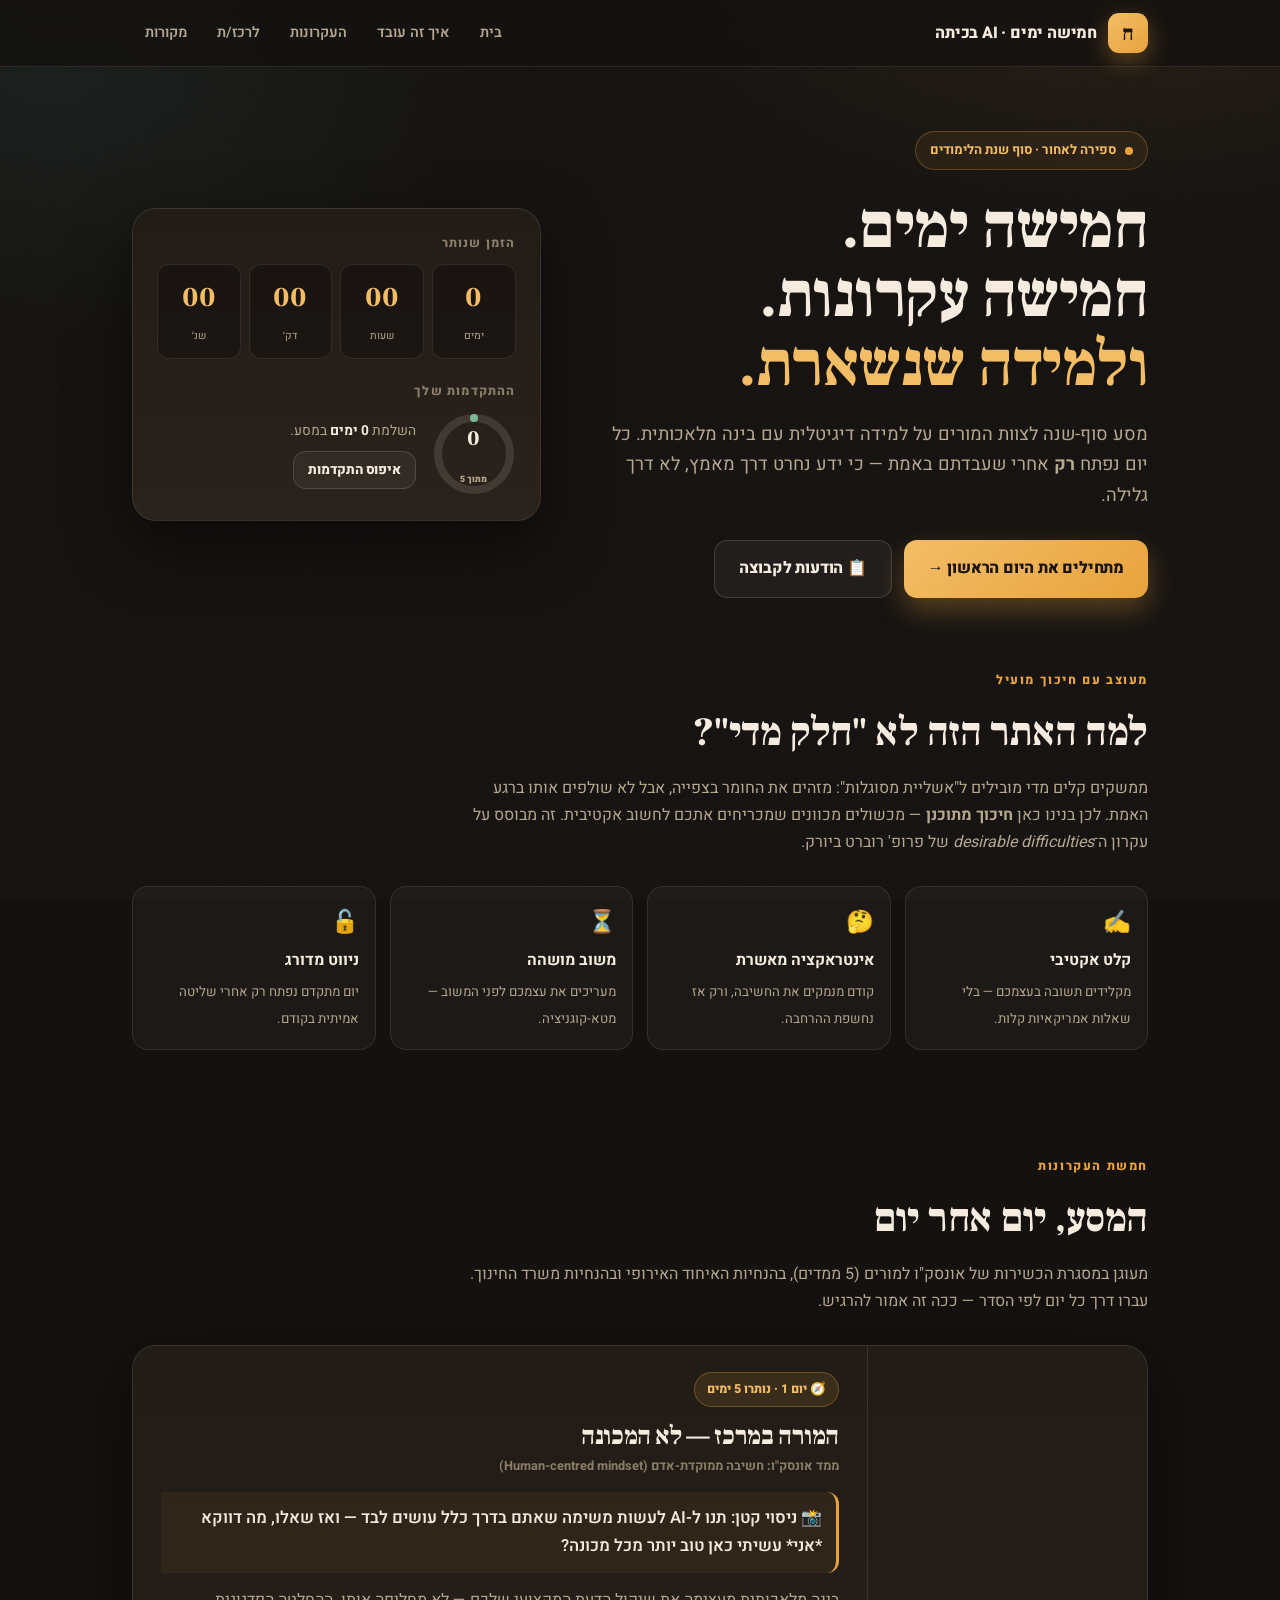
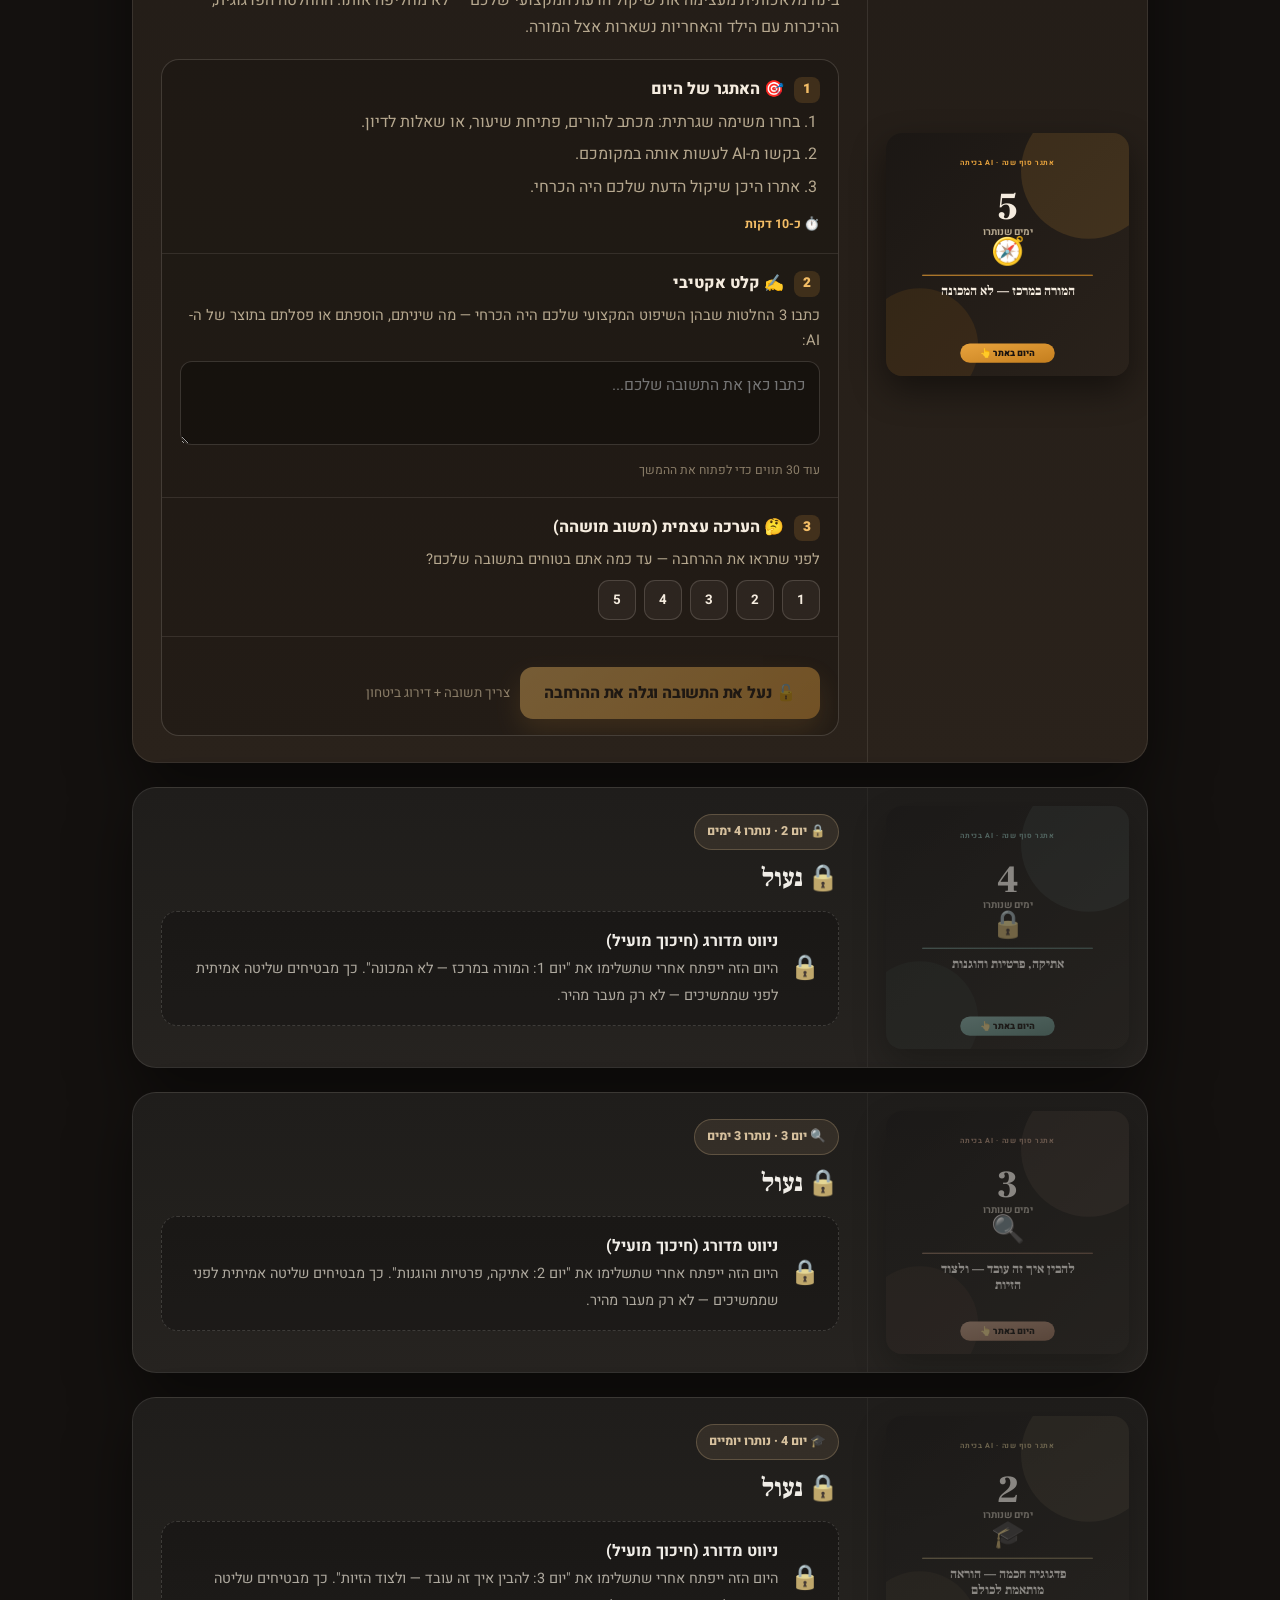
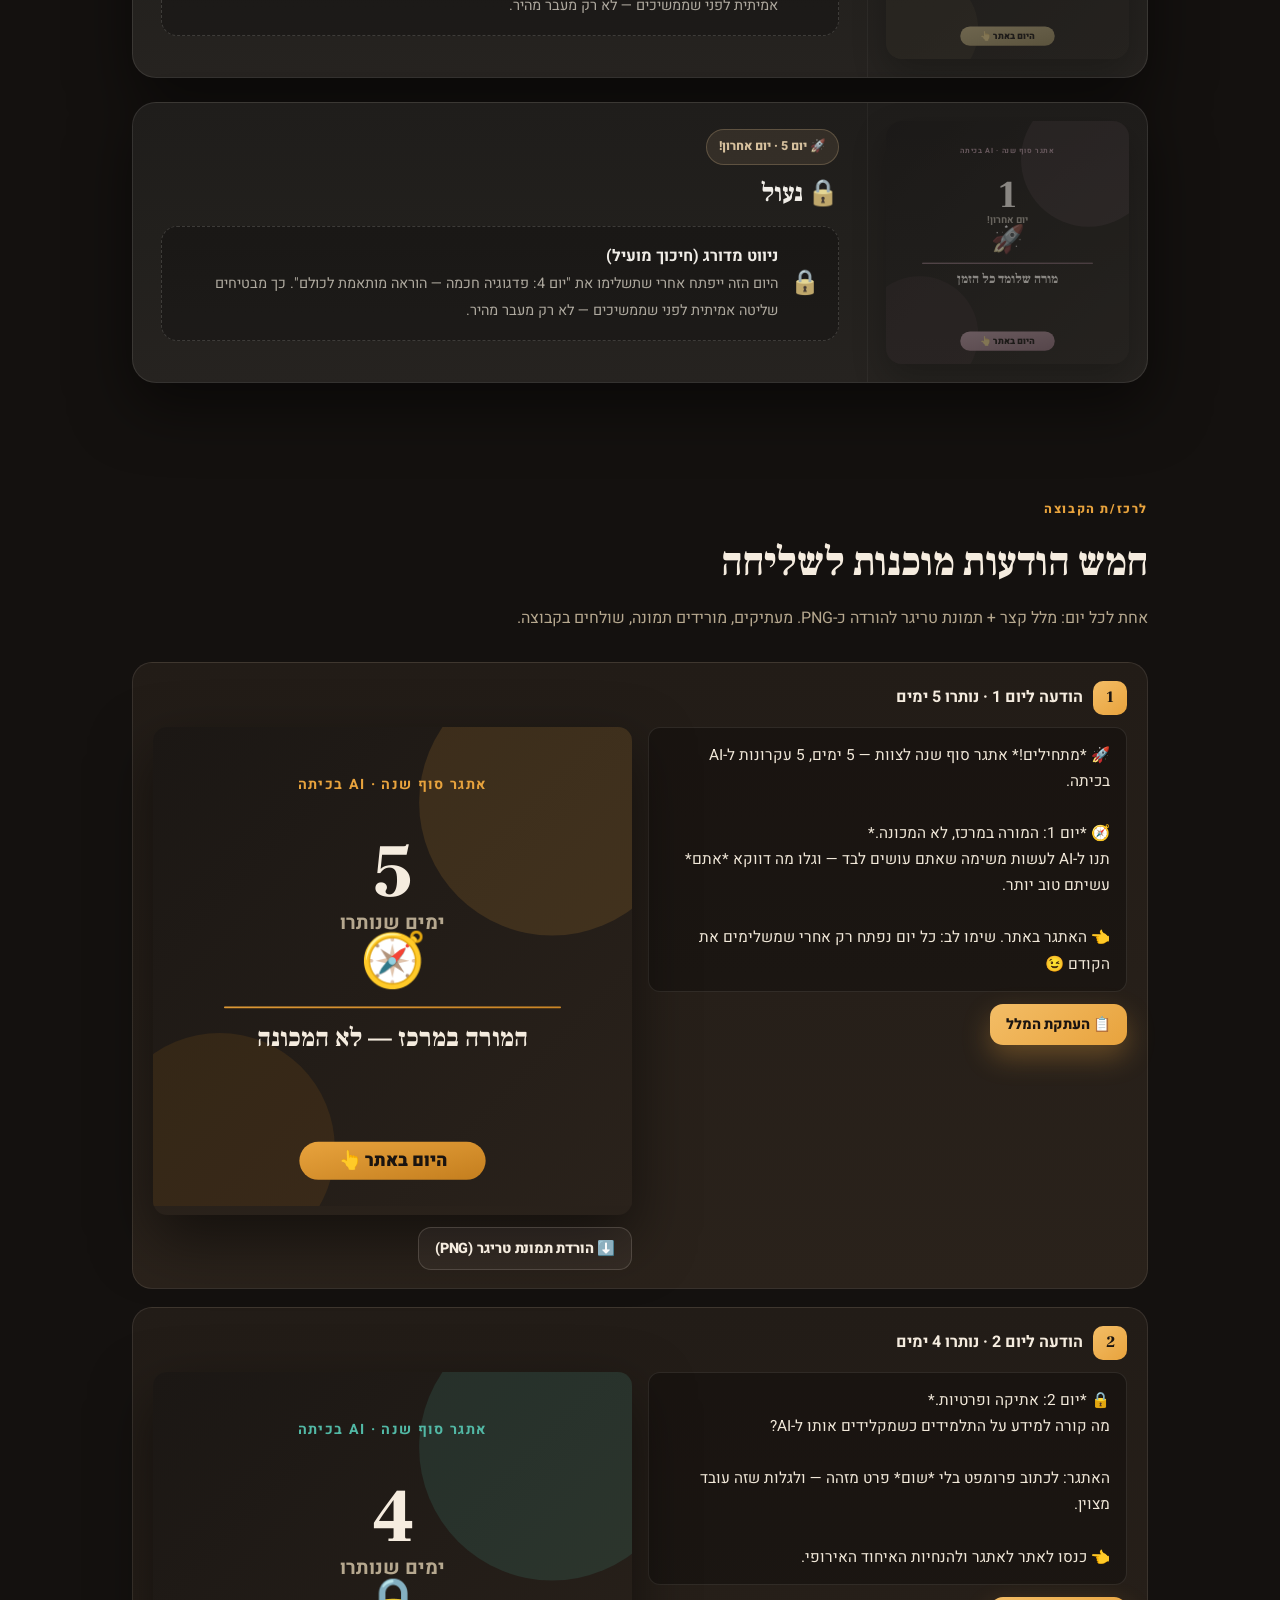
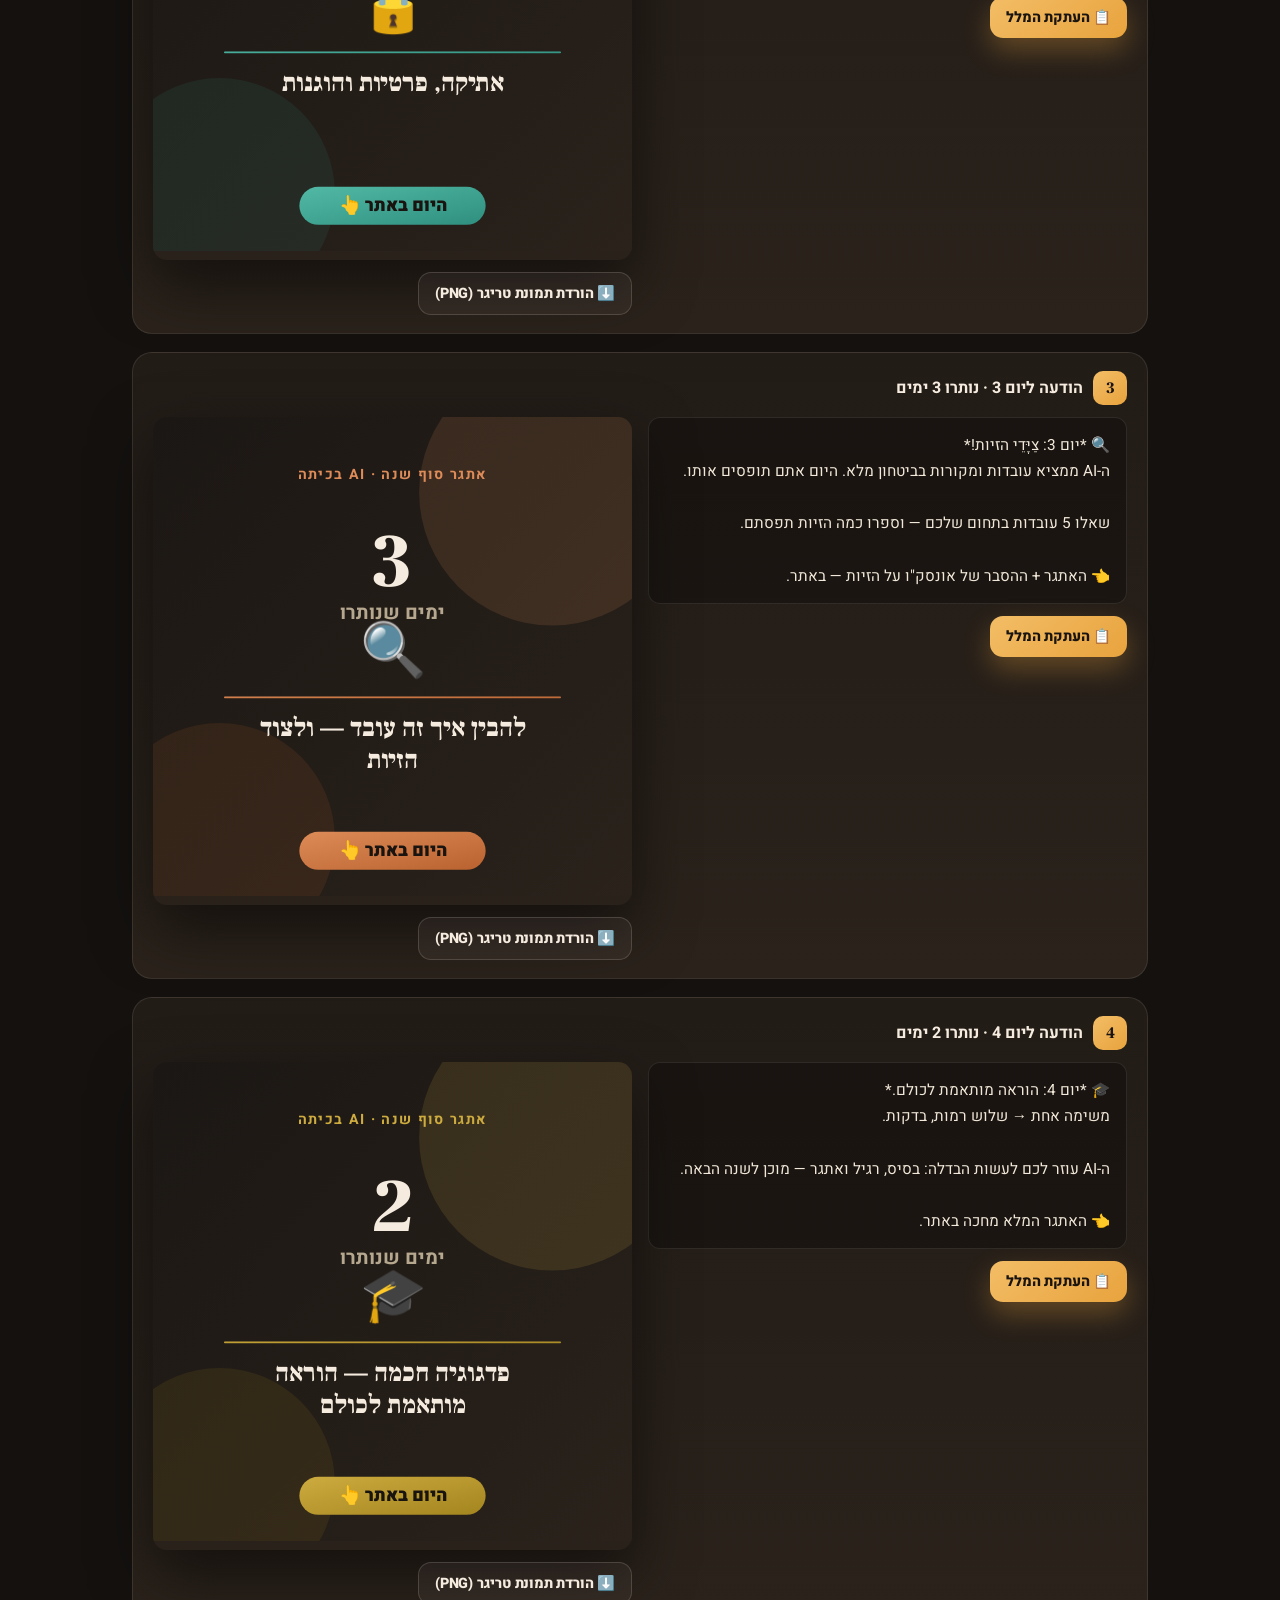
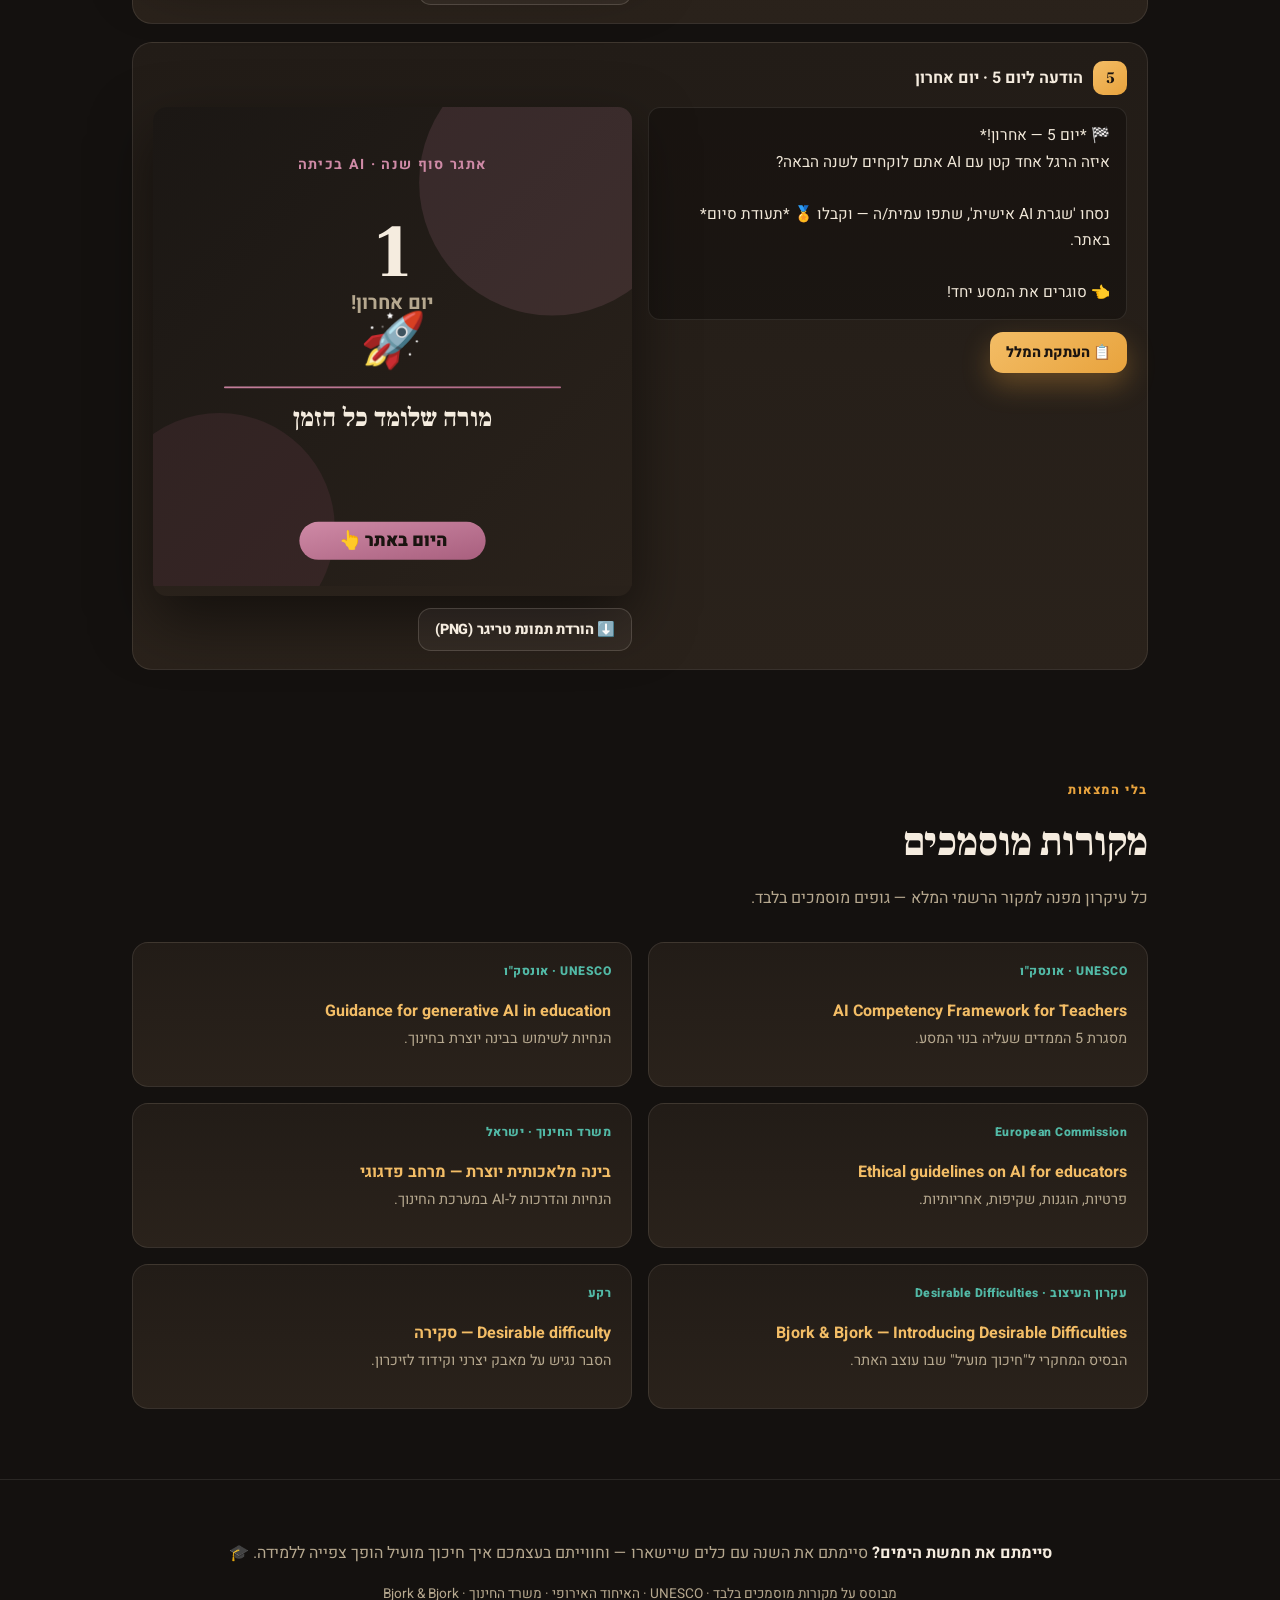
==== index.html @ bbe91e3a "Add interactive AI-in-education 5-day challenge site" ====
<!DOCTYPE html>
<html lang="he" dir="rtl">
<head>
<meta charset="UTF-8" />
<meta name="viewport" content="width=device-width, initial-scale=1.0" />
<title>חמישה ימים · מסע סוף שנה ל-AI בכיתה</title>
<meta name="description" content="אתגר סוף שנה לצוות המורים: 5 ימים, 5 עקרונות ללמידה דיגיטלית עם בינה מלאכותית. אתר שמעוצב עם 'חיכוך מועיל' — כל יום נפתח רק אחרי שעובדים באמת." />
<link rel="preconnect" href="https://fonts.googleapis.com" />
<link rel="preconnect" href="https://fonts.gstatic.com" crossorigin />
<link href="https://fonts.googleapis.com/css2?family=Frank+Ruhl+Libre:wght@500;700;900&family=Heebo:wght@300;400;500;700;800&display=swap" rel="stylesheet" />
<style>
  :root{
    --bg:#14110f; --bg2:#1b1714; --card:#221c17; --card2:#2a221b;
    --ink:#f5ecdf; --muted:#b6a88f; --faint:#8a7d68;
    --line:rgba(245,236,223,.10); --line2:rgba(245,236,223,.16);
    --amber:#e8a33d; --amber2:#f3bd66; --teal:#52b9a6; --rose:#cf8aa6; --terra:#dd8b58; --gold:#cdab3f;
    --ok:#52b9a6; --lock:#6e6253;
    --shadow:0 24px 60px rgba(0,0,0,.5);
    --maxw:1060px; --r:20px;
  }
  *{box-sizing:border-box}
  html{scroll-behavior:smooth}
  body{
    margin:0; color:var(--ink); line-height:1.7;
    font-family:"Heebo",-apple-system,"Segoe UI",Arial,sans-serif;
    background:var(--bg);
    background-image:
      radial-gradient(900px 500px at 88% -8%, rgba(232,163,61,.10), transparent 60%),
      radial-gradient(800px 500px at 4% 8%, rgba(82,185,166,.08), transparent 55%);
    background-attachment:fixed; min-height:100vh;
  }
  /* subtle paper grain */
  body::before{content:"";position:fixed;inset:0;pointer-events:none;z-index:1;opacity:.04;
    background-image:url("data:image/svg+xml,%3Csvg xmlns='http://www.w3.org/2000/svg' width='160' height='160'%3E%3Cfilter id='n'%3E%3CfeTurbulence type='fractalNoise' baseFrequency='0.85' numOctaves='2'/%3E%3C/filter%3E%3Crect width='100%25' height='100%25' filter='url(%23n)'/%3E%3C/svg%3E");}
  body>*{position:relative;z-index:2}
  a{color:inherit}
  .wrap{max-width:var(--maxw);margin:0 auto;padding:0 22px}
  .serif{font-family:"Frank Ruhl Libre",Georgia,serif}

  /* NAV */
  header.nav{position:sticky;top:0;z-index:50;backdrop-filter:blur(12px);
    background:rgba(20,17,15,.74);border-bottom:1px solid var(--line)}
  .navin{display:flex;align-items:center;justify-content:space-between;gap:14px;padding:13px 22px;max-width:var(--maxw);margin:0 auto}
  .brand{display:flex;align-items:center;gap:11px;font-weight:800;letter-spacing:-.2px}
  .mark{width:40px;height:40px;border-radius:11px;display:grid;place-items:center;font-family:"Frank Ruhl Libre",serif;font-weight:900;font-size:1.3rem;
    color:#1a1611;background:linear-gradient(140deg,var(--amber2),var(--amber));box-shadow:0 8px 22px rgba(232,163,61,.35)}
  nav.links{display:flex;gap:4px;flex-wrap:wrap}
  nav.links a{font-size:.9rem;color:var(--muted);text-decoration:none;padding:8px 13px;border-radius:10px;font-weight:600;transition:.18s}
  nav.links a:hover{color:var(--ink);background:rgba(245,236,223,.06)}

  /* HERO */
  .hero{padding:64px 0 26px}
  .heroin{display:grid;grid-template-columns:1.25fr .9fr;gap:40px;align-items:center}
  @media(max-width:860px){.heroin{grid-template-columns:1fr;gap:26px}}
  .eyebrow{display:inline-flex;align-items:center;gap:9px;font-weight:700;font-size:.82rem;color:var(--amber2);
    background:rgba(232,163,61,.08);border:1px solid rgba(232,163,61,.28);padding:7px 14px;border-radius:999px;margin-bottom:20px}
  .pulse{width:8px;height:8px;border-radius:50%;background:var(--amber);box-shadow:0 0 0 0 rgba(232,163,61,.6);animation:pulse 2s infinite}
  @keyframes pulse{0%{box-shadow:0 0 0 0 rgba(232,163,61,.5)}70%{box-shadow:0 0 0 12px rgba(232,163,61,0)}100%{box-shadow:0 0 0 0 rgba(232,163,61,0)}}
  h1{font-family:"Frank Ruhl Libre",serif;font-weight:900;font-size:clamp(2.3rem,6vw,4rem);line-height:1.08;margin:.05em 0 .3em;letter-spacing:-.5px}
  h1 em{font-style:normal;color:var(--amber2)}
  .lead{color:var(--muted);font-size:1.14rem;max-width:560px;margin:0 0 28px}
  .ctarow{display:flex;gap:12px;flex-wrap:wrap}
  .btn{appearance:none;border:0;cursor:pointer;font-family:inherit;font-weight:800;font-size:1rem;text-decoration:none;
    padding:14px 24px;border-radius:13px;display:inline-flex;align-items:center;gap:9px;transition:.18s;letter-spacing:-.2px}
  .btn.primary{background:linear-gradient(140deg,var(--amber2),var(--amber));color:#1a1410;box-shadow:0 12px 28px rgba(232,163,61,.32)}
  .btn.primary:hover{transform:translateY(-2px)}
  .btn.ghost{background:rgba(245,236,223,.05);border:1px solid var(--line2);color:var(--ink)}
  .btn.ghost:hover{background:rgba(245,236,223,.1)}
  .btn[disabled]{opacity:.4;cursor:not-allowed;transform:none!important}

  .herocard{background:linear-gradient(180deg,var(--card),var(--card2));border:1px solid var(--line);border-radius:24px;padding:24px;box-shadow:var(--shadow)}
  .herocard h3{margin:0 0 4px;font-size:.78rem;letter-spacing:1.2px;text-transform:uppercase;color:var(--faint);font-weight:800}
  .clock{display:flex;gap:8px;margin:10px 0 22px}
  .unit{flex:1;background:rgba(0,0,0,.28);border:1px solid var(--line);border-radius:12px;padding:10px 6px;text-align:center}
  .unit b{display:block;font-family:"Frank Ruhl Libre",serif;font-size:1.7rem;font-weight:900;font-variant-numeric:tabular-nums;color:var(--amber2)}
  .unit span{font-size:.66rem;color:var(--muted)}
  .ring-wrap{display:flex;align-items:center;gap:16px}
  .ring{position:relative;width:84px;height:84px;flex:none}
  .ring svg{transform:rotate(-90deg)}
  .ring .pct{position:absolute;inset:0;display:grid;place-items:center;font-family:"Frank Ruhl Libre",serif;font-weight:900;font-size:1.3rem}
  .ring .pct small{display:block;text-align:center;font-size:.55rem;color:var(--muted);font-family:"Heebo"}
  .rpline{font-size:.86rem;color:var(--muted)}
  .rpline b{color:var(--ink)}

  section{padding:46px 0}
  .sechead{margin-bottom:30px;max-width:680px}
  .sechead h2{font-family:"Frank Ruhl Libre",serif;font-size:clamp(1.7rem,4vw,2.5rem);margin:0 0 8px;font-weight:900;letter-spacing:-.4px}
  .sechead p{color:var(--muted);margin:0}
  .kicker{font-size:.78rem;letter-spacing:1.6px;text-transform:uppercase;color:var(--amber);font-weight:800;margin-bottom:8px}

  /* HOW IT WORKS / friction strip */
  .how{display:grid;grid-template-columns:repeat(4,1fr);gap:14px;margin-bottom:14px}
  @media(max-width:760px){.how{grid-template-columns:1fr 1fr}}
  .howcard{background:rgba(245,236,223,.035);border:1px solid var(--line);border-radius:16px;padding:16px 16px}
  .howcard .ic{font-size:1.4rem}
  .howcard b{display:block;margin:6px 0 4px;font-size:.98rem}
  .howcard span{font-size:.83rem;color:var(--muted)}

  /* DAY CARD */
  .day{background:linear-gradient(180deg,var(--card),var(--card2));border:1px solid var(--line);
    border-radius:24px;box-shadow:var(--shadow);overflow:hidden;margin-bottom:24px;position:relative;transition:.25s}
  .day.done{border-color:rgba(82,185,166,.5)}
  .day.locked{filter:saturate(.4)}
  .daygrid{display:grid;grid-template-columns:280px 1fr}
  @media(max-width:780px){.daygrid{grid-template-columns:1fr}}
  .dayvisual{position:relative;display:grid;place-items:center;padding:18px;border-left:1px solid var(--line)}
  @media(max-width:780px){.dayvisual{border-left:0;border-bottom:1px solid var(--line)}}
  .dayvisual svg{width:100%;height:auto;border-radius:16px;box-shadow:0 14px 34px rgba(0,0,0,.45)}
  .daybody{padding:26px 28px}
  .dchip{display:inline-flex;align-items:center;gap:8px;font-weight:800;font-size:.78rem;padding:6px 12px;border-radius:999px;
    background:rgba(232,163,61,.12);border:1px solid rgba(232,163,61,.3);color:var(--amber2);margin-bottom:12px}
  .day h3{font-family:"Frank Ruhl Libre",serif;font-size:1.6rem;margin:.1em 0 .15em;font-weight:900;letter-spacing:-.4px;line-height:1.2}
  .dim{font-size:.8rem;color:var(--faint);font-weight:700;margin-bottom:4px}
  .trigger{color:#f2e9da;font-size:1.04rem;font-weight:600;border-right:3px solid var(--amber);background:rgba(232,163,61,.06);border-radius:0 12px 12px 0;padding:12px 14px;margin:14px 0}
  .principle{color:var(--muted);margin:0 0 4px}

  /* FRICTION FLOW */
  .flow{margin-top:18px;border:1px solid var(--line2);border-radius:18px;overflow:hidden;background:rgba(0,0,0,.16)}
  .step{padding:16px 18px;border-bottom:1px solid var(--line)}
  .step:last-child{border-bottom:0}
  .stepttl{display:flex;align-items:center;gap:10px;font-weight:800;margin-bottom:6px}
  .stepnum{width:26px;height:26px;border-radius:8px;display:grid;place-items:center;font-size:.85rem;background:rgba(232,163,61,.16);color:var(--amber2);font-weight:900;flex:none}
  .challenge-list{margin:6px 0 0;padding-right:20px;color:var(--muted)}
  .challenge-list li{margin:5px 0}
  .timepill{font-size:.78rem;color:var(--amber2);font-weight:700;margin-top:8px;display:inline-flex;gap:6px;align-items:center}
  textarea{width:100%;background:rgba(0,0,0,.3);border:1px solid var(--line2);border-radius:12px;color:var(--ink);
    font-family:inherit;font-size:.98rem;padding:12px 14px;resize:vertical;min-height:84px;margin-top:8px}
  textarea:focus{outline:none;border-color:var(--amber)}
  .charhint{font-size:.76rem;color:var(--faint);margin-top:6px}
  .charhint.ok{color:var(--ok)}
  .conf{display:flex;gap:8px;flex-wrap:wrap;margin-top:8px}
  .conf button{appearance:none;cursor:pointer;font-family:inherit;background:rgba(245,236,223,.05);border:1px solid var(--line2);
    color:var(--ink);border-radius:11px;padding:9px 14px;font-weight:700;transition:.15s}
  .conf button:hover{border-color:var(--amber)}
  .conf button.sel{background:linear-gradient(140deg,var(--amber2),var(--amber));color:#1a1410;border-color:transparent}
  .commitrow{margin-top:14px;display:flex;gap:10px;flex-wrap:wrap;align-items:center}
  .lockedhint{font-size:.83rem;color:var(--faint)}

  /* reveal (post-commit) */
  .reveal{margin-top:0;display:none}
  .day.done .reveal{display:block}
  .metanote{font-size:.86rem;color:var(--teal);background:rgba(82,185,166,.08);border:1px solid rgba(82,185,166,.25);border-radius:12px;padding:10px 14px;margin:14px 0}
  details.expand{border:1px solid var(--line2);border-radius:14px;overflow:hidden;background:rgba(0,0,0,.2);margin-bottom:12px}
  details.expand>summary{cursor:pointer;list-style:none;padding:13px 16px;font-weight:800;display:flex;align-items:center;gap:10px}
  details.expand>summary::-webkit-details-marker{display:none}
  details.expand>summary .arr{margin-inline-start:auto;color:var(--muted);transition:.2s}
  details.expand[open]>summary .arr{transform:rotate(180deg)}
  .expand .inner{padding:0 16px 16px;color:var(--muted)}
  .expand .inner p{margin:8px 0}
  .srcbtn{display:inline-flex;align-items:center;gap:8px;font-weight:800;font-size:.9rem;color:var(--ink);text-decoration:none;
    background:rgba(82,185,166,.1);border:1px solid rgba(82,185,166,.3);padding:10px 15px;border-radius:12px;transition:.18s}
  .srcbtn:hover{background:rgba(82,185,166,.2)}

  /* LOCK overlay */
  .lockbar{display:flex;align-items:center;gap:12px;background:rgba(0,0,0,.22);border:1px dashed var(--line2);border-radius:16px;padding:16px 18px;margin-top:16px}
  .lockbar .lic{font-size:1.5rem}
  .lockbar b{color:var(--ink)}
  .lockbar span{color:var(--muted);font-size:.9rem}

  /* COORDINATOR */
  .msg{background:linear-gradient(180deg,var(--card),var(--card2));border:1px solid var(--line);border-radius:20px;padding:18px 20px;margin-bottom:18px}
  .msg .hd{display:flex;align-items:center;gap:10px;margin-bottom:12px;flex-wrap:wrap}
  .msg .num{width:34px;height:34px;border-radius:10px;display:grid;place-items:center;font-weight:900;font-family:"Frank Ruhl Libre",serif;
    background:linear-gradient(140deg,var(--amber2),var(--amber));color:#1a1410}
  .grid2{display:grid;grid-template-columns:1fr 1fr;gap:16px;align-items:start}
  @media(max-width:720px){.grid2{grid-template-columns:1fr}}
  .msgtext{white-space:pre-wrap;background:rgba(0,0,0,.28);border:1px solid var(--line);border-radius:12px;padding:14px 16px;font-size:.96rem;color:#f1e8d9}
  .tools{display:flex;gap:10px;flex-wrap:wrap;margin-top:12px}

  .srccard{background:linear-gradient(180deg,var(--card),var(--card2));border:1px solid var(--line);border-radius:16px;padding:18px 20px}
  .srccard .org{font-size:.76rem;color:var(--teal);font-weight:800;letter-spacing:.5px}
  .srccard a{color:var(--amber2);font-weight:700;text-decoration:none}
  .srccard a:hover{text-decoration:underline}

  footer{padding:44px 0 64px;text-align:center;color:var(--muted);border-top:1px solid var(--line);margin-top:24px}
  footer b{color:var(--ink)}

  .toast{position:fixed;bottom:24px;left:50%;transform:translateX(-50%) translateY(40px);opacity:0;z-index:90;
    background:#13352d;border:1px solid rgba(82,185,166,.5);color:#bff0e2;padding:12px 20px;border-radius:14px;font-weight:700;transition:.3s;box-shadow:var(--shadow)}
  .toast.show{transform:translateX(-50%) translateY(0);opacity:1}

  .modal{position:fixed;inset:0;background:rgba(8,6,4,.82);backdrop-filter:blur(6px);z-index:100;display:none;place-items:center;padding:20px}
  .modal.show{display:grid}
  .cert{background:linear-gradient(160deg,#2a221b,#1b1714);border:1px solid rgba(232,163,61,.45);border-radius:24px;max-width:540px;width:100%;padding:34px;text-align:center;box-shadow:var(--shadow);position:relative}
  .cert .seal{font-size:3rem}
  .cert h3{font-family:"Frank Ruhl Libre",serif;font-size:1.8rem;margin:.1em 0;font-weight:900}
  .cert p{color:var(--muted)}
  .cert input{width:100%;text-align:center;background:rgba(0,0,0,.3);border:1px solid var(--line2);border-radius:12px;color:var(--ink);font-family:inherit;font-size:1.05rem;padding:12px;margin:14px 0}
  .closex{position:absolute;left:16px;top:14px;cursor:pointer;color:var(--muted);font-size:1.5rem;background:none;border:0}
  canvas#cf{position:fixed;inset:0;pointer-events:none;z-index:95}
</style>
</head>
<body>

<header class="nav">
  <div class="navin">
    <div class="brand"><span class="mark">ח</span><span>חמישה ימים · AI בכיתה</span></div>
    <nav class="links">
      <a href="#hero">בית</a>
      <a href="#how">איך זה עובד</a>
      <a href="#principles">העקרונות</a>
      <a href="#coordinator">לרכז/ת</a>
      <a href="#sources">מקורות</a>
    </nav>
  </div>
</header>

<!-- HERO -->
<section id="hero" class="hero">
  <div class="wrap heroin">
    <div>
      <span class="eyebrow"><span class="pulse"></span> ספירה לאחור · סוף שנת הלימודים</span>
      <h1 class="serif">חמישה ימים.<br/>חמישה עקרונות.<br/><em>ולמידה שנשארת.</em></h1>
      <p class="lead">מסע סוף-שנה לצוות המורים על למידה דיגיטלית עם בינה מלאכותית. כל יום נפתח <strong>רק</strong> אחרי שעבדתם באמת — כי ידע נחרט דרך מאמץ, לא דרך גלילה.</p>
      <div class="ctarow">
        <a class="btn primary" href="#principles">מתחילים את היום הראשון →</a>
        <a class="btn ghost" href="#coordinator">📋 הודעות לקבוצה</a>
      </div>
    </div>
    <div class="herocard">
      <h3>הזמן שנותר</h3>
      <div class="clock">
        <div class="unit"><b id="cd">0</b><span>ימים</span></div>
        <div class="unit"><b id="ch">0</b><span>שעות</span></div>
        <div class="unit"><b id="cm">0</b><span>דק׳</span></div>
        <div class="unit"><b id="cs">0</b><span>שנ׳</span></div>
      </div>
      <h3>ההתקדמות שלך</h3>
      <div class="ring-wrap" style="margin-top:10px">
        <div class="ring">
          <svg width="84" height="84" viewBox="0 0 84 84">
            <circle cx="42" cy="42" r="36" fill="none" stroke="rgba(245,236,223,.12)" stroke-width="8"/>
            <circle id="ringfg" cx="42" cy="42" r="36" fill="none" stroke="url(#g1)" stroke-width="8" stroke-linecap="round" stroke-dasharray="226.2" stroke-dashoffset="226.2"/>
            <defs><linearGradient id="g1" x1="0" y1="0" x2="1" y2="1"><stop offset="0" stop-color="#f3bd66"/><stop offset="1" stop-color="#52b9a6"/></linearGradient></defs>
          </svg>
          <div class="pct"><span id="pctnum">0</span><small>מתוך 5</small></div>
        </div>
        <div>
          <div class="rpline">השלמת <b id="doneword">0 ימים</b> במסע.</div>
          <button class="btn ghost" id="resetbtn" style="padding:8px 14px;font-size:.84rem;margin-top:8px">איפוס התקדמות</button>
        </div>
      </div>
    </div>
  </div>
</section>

<!-- HOW IT WORKS -->
<section id="how">
  <div class="wrap">
    <div class="sechead">
      <div class="kicker">מעוצב עם חיכוך מועיל</div>
      <h2 class="serif">למה האתר הזה לא "חלק מדי"?</h2>
      <p>ממשקים קלים מדי מובילים ל"אשליית מסוגלות": מזהים את החומר בצפייה, אבל לא שולפים אותו ברגע האמת. לכן בנינו כאן <strong>חיכוך מתוכנן</strong> — מכשולים מכוונים שמכריחים אתכם לחשוב אקטיבית. זה מבוסס על עקרון ה־<em>desirable difficulties</em> של פרופ' רוברט ביורק.</p>
    </div>
    <div class="how">
      <div class="howcard"><div class="ic">✍️</div><b>קלט אקטיבי</b><span>מקלידים תשובה בעצמכם — בלי שאלות אמריקאיות קלות.</span></div>
      <div class="howcard"><div class="ic">🤔</div><b>אינטראקציה מאשרת</b><span>קודם מנמקים את החשיבה, ורק אז נחשפת ההרחבה.</span></div>
      <div class="howcard"><div class="ic">⏳</div><b>משוב מושהה</b><span>מעריכים את עצמכם לפני המשוב — מטא-קוגניציה.</span></div>
      <div class="howcard"><div class="ic">🔓</div><b>ניווט מדורג</b><span>יום מתקדם נפתח רק אחרי שליטה אמיתית בקודם.</span></div>
    </div>
  </div>
</section>

<!-- PRINCIPLES -->
<section id="principles">
  <div class="wrap">
    <div class="sechead">
      <div class="kicker">חמשת העקרונות</div>
      <h2 class="serif">המסע, יום אחר יום</h2>
      <p>מעוגן במסגרת הכשירות של אונסק"ו למורים (5 ממדים), בהנחיות האיחוד האירופי ובהנחיות משרד החינוך. עברו דרך כל יום לפי הסדר — ככה זה אמור להרגיש.</p>
    </div>
    <div id="days"></div>
  </div>
</section>

<!-- COORDINATOR -->
<section id="coordinator">
  <div class="wrap">
    <div class="sechead">
      <div class="kicker">לרכז/ת הקבוצה</div>
      <h2 class="serif">חמש הודעות מוכנות לשליחה</h2>
      <p>אחת לכל יום: מלל קצר + תמונת טריגר להורדה כ-PNG. מעתיקים, מורידים תמונה, שולחים בקבוצה.</p>
    </div>
    <div id="messages"></div>
  </div>
</section>

<!-- SOURCES -->
<section id="sources">
  <div class="wrap">
    <div class="sechead">
      <div class="kicker">בלי המצאות</div>
      <h2 class="serif">מקורות מוסמכים</h2>
      <p>כל עיקרון מפנה למקור הרשמי המלא — גופים מוסמכים בלבד.</p>
    </div>
    <div class="grid2" style="grid-template-columns:1fr 1fr">
      <div class="srccard"><div class="org">UNESCO · אונסק"ו</div><p><a href="https://www.unesco.org/en/articles/ai-competency-framework-teachers" target="_blank" rel="noopener">AI Competency Framework for Teachers</a><br/><span style="color:var(--muted);font-size:.9rem">מסגרת 5 הממדים שעליה בנוי המסע.</span></p></div>
      <div class="srccard"><div class="org">UNESCO · אונסק"ו</div><p><a href="https://www.unesco.org/en/articles/guidance-generative-ai-education-and-research" target="_blank" rel="noopener">Guidance for generative AI in education</a><br/><span style="color:var(--muted);font-size:.9rem">הנחיות לשימוש בבינה יוצרת בחינוך.</span></p></div>
      <div class="srccard"><div class="org">European Commission</div><p><a href="https://education.ec.europa.eu/focus-topics/digital-education/actions/plan/ethical-guidelines-for-educators-on-using-artificial-intelligence" target="_blank" rel="noopener">Ethical guidelines on AI for educators</a><br/><span style="color:var(--muted);font-size:.9rem">פרטיות, הוגנות, שקיפות, אחריותיות.</span></p></div>
      <div class="srccard"><div class="org">משרד החינוך · ישראל</div><p><a href="https://pop.education.gov.il/sherutey-tiksuv-bachinuch/creative-artificial-intelligence/" target="_blank" rel="noopener">בינה מלאכותית יוצרת — מרחב פדגוגי</a><br/><span style="color:var(--muted);font-size:.9rem">הנחיות והדרכות ל-AI במערכת החינוך.</span></p></div>
      <div class="srccard"><div class="org">עקרון העיצוב · Desirable Difficulties</div><p><a href="https://www.unh.edu/teaching-learning-resource-hub/sites/default/files/media/2023-06/itow-introducing-desirable-difficulties-into-practice-and-instruction-bjork-and-bjork.pdf" target="_blank" rel="noopener">Bjork &amp; Bjork — Introducing Desirable Difficulties</a><br/><span style="color:var(--muted);font-size:.9rem">הבסיס המחקרי ל"חיכוך מועיל" שבו עוצב האתר.</span></p></div>
      <div class="srccard"><div class="org">רקע</div><p><a href="https://en.wikipedia.org/wiki/Desirable_difficulty" target="_blank" rel="noopener">Desirable difficulty — סקירה</a><br/><span style="color:var(--muted);font-size:.9rem">הסבר נגיש על מאבק יצרני וקידוד לזיכרון.</span></p></div>
    </div>
  </div>
</section>

<footer><div class="wrap">
  <p><b>סיימתם את חמשת הימים?</b> סיימתם את השנה עם כלים שיישארו — וחווייתם בעצמכם איך חיכוך מועיל הופך צפייה ללמידה. 🎓</p>
  <p style="font-size:.85rem">מבוסס על מקורות מוסמכים בלבד · UNESCO · האיחוד האירופי · משרד החינוך · Bjork &amp; Bjork</p>
</div></footer>

<div class="toast" id="toast">נשמר ✅</div>

<div class="modal" id="modal"><div class="cert">
  <button class="closex" id="closex">×</button>
  <div class="seal">🏅</div>
  <h3 class="serif">כל הכבוד! השלמת את המסע</h3>
  <p>5 ימים · 5 עקרונות · ולמידה שנחרטה דרך מאמץ אמיתי.</p>
  <input id="certname" placeholder="הקלד/י את שמך לתעודה" />
  <button class="btn primary" id="dlcert" style="width:100%;justify-content:center">⬇️ הורדת תעודת סיום</button>
</div></div>
<canvas id="cf"></canvas>

<script>
/* ===== DATA — grounded in UNESCO 5-dimension framework ===== */
const DAYS=[
 {n:5,daysLeft:5,icon:"🧭",c1:"#e8a33d",c2:"#c47e1e",chip:"יום 1 · נותרו 5 ימים",
  title:"המורה במרכז — לא המכונה",
  dim:"ממד אונסק\"ו: חשיבה ממוקדת-אדם (Human-centred mindset)",
  trigger:"ניסוי קטן: תנו ל-AI לעשות משימה שאתם בדרך כלל עושים לבד — ואז שאלו, מה דווקא *אני* עשיתי כאן טוב יותר מכל מכונה?",
  principle:"בינה מלאכותית מעצימה את שיקול הדעת המקצועי שלכם — לא מחליפה אותו. ההחלטה הפדגוגית, ההיכרות עם הילד והאחריות נשארות אצל המורה.",
  challenge:["בחרו משימה שגרתית: מכתב להורים, פתיחת שיעור, או שאלות לדיון.","בקשו מ-AI לעשות אותה במקומכם.","אתרו היכן שיקול הדעת שלכם היה הכרחי."],
  prompt:"כתבו 3 החלטות שבהן השיפוט המקצועי שלכם היה הכרחי — מה שיניתם, הוספתם או פסלתם בתוצר של ה-AI:",
  expandTitle:"מהי \"חשיבה ממוקדת-אדם\"?",
  expand:["מסגרת אונסק\"ו נפתחת בדיוק בממד הזה: AI צריך לשרת את היכולת האנושית ולקדם כבוד, צדק והכלה.","בפועל: ה-AI מציע, המורה מחליט. הוא מנסח טיוטה, אתם מתאימים לכיתה, לתרבות ולצרכים של כל תלמיד.","כשהאחריות נשארת אצל האדם — הטכנולוגיה לוקחת את העומס, ואתם מתפנים לקשר ולחינוך."],
  src:{label:"מסגרת אונסק\"ו למורים",url:"https://www.unesco.org/en/articles/ai-competency-framework-teachers"}},

 {n:4,daysLeft:4,icon:"🔒",c1:"#52b9a6",c2:"#2f8f7f",chip:"יום 2 · נותרו 4 ימים",
  title:"אתיקה, פרטיות והוגנות",
  dim:"ממד אונסק\"ו: אתיקה של AI (Ethics of AI)",
  trigger:"שאלה ששווה זהב: מה בעצם קורה למידע על התלמידים שלכם כשאתם מקלידים אותו לכלי AI?",
  principle:"הנתונים שאנחנו מזינים יוצאים מרשותנו. כלל הזהב: לא מזינים פרטים מזהים של תלמידים. שומרים על פרטיות, מודעים להטיות, ושקופים מול התלמידים.",
  challenge:["חשבו על פרומפט שהייתם כותבים על תלמיד (המלצה / ניתוח קושי).","שכתבו אותו בלי שום פרט מזהה — שם, ת\"ז, כיתה או פרט רגיש.","בדקו: התשובה עדיין טובה? לרוב כן."],
  prompt:"כתבו כאן את הגרסה האנונימית של הפרומפט שלכם (בלי פרטים מזהים), וציינו מה הורדתם ממנו:",
  expandTitle:"למה זה קריטי?",
  expand:["ההנחיות האתיות של האיחוד האירופי נשענות על חמישה עוגנים: סוכנות אנושית, שקיפות, הוגנות, פרטיות ואחריותיות.","רוב כלי ה-AI הציבוריים אינם מאושרים לעיבוד מידע אישי של קטינים — לכן מתארים מצב אנונימי.","מודלים יכולים לשכפל הטיות. תפקידנו לבחון את הפלט בעין ביקורתית לפני שימוש עם תלמידים.","שקיפות: כשמשתמשים ב-AI בכיתה — אומרים את זה. זה מודל לאוריינות אחראית."],
  src:{label:"הנחיות אתיות · האיחוד האירופי",url:"https://education.ec.europa.eu/focus-topics/digital-education/actions/plan/ethical-guidelines-for-educators-on-using-artificial-intelligence"}},

 {n:3,daysLeft:3,icon:"🔍",c1:"#dd8b58",c2:"#b9622f",chip:"יום 3 · נותרו 3 ימים",
  title:"להבין איך זה עובד — ולצוד הזיות",
  dim:"ממד אונסק\"ו: יסודות ויישומי AI (AI foundations)",
  trigger:"בינה מלאכותית ממציאה עובדות בביטחון מלא — \"הזיה\". היום אתם הופכים לצַיָּדֵי הזיות. כמה תתפסו?",
  principle:"AI יוצר לא \"יודע\" — הוא מנבא את המילה הבאה. לכן הוא לפעמים בודה מקורות ועובדות בנימה משכנעת. מי שמבין זאת מאמת תמיד, ומלמד את התלמידים לעשות כך.",
  challenge:["בחרו נושא שאתם מומחים בו.","בקשו מ-AI '5 עובדות + 3 מקורות'.","אמתו כל פריט — במיוחד: האם מקור כלשהו פשוט לא קיים?"],
  prompt:"כמה הזיות תפסתם? תארו את ההמצאה הכי משכנעת שזיהיתם (עובדה שגויה או מקור שלא קיים):",
  expandTitle:"מהי \"הזיה\" ולמה היא קורית?",
  expand:["הנחיות אונסק\"ו לבינה יוצרת מדגישות שכלים אלו מייצרים תוכן סטטיסטית-סביר, לא מאומת — ולכן עלול להיות שגוי, מוטה או בדוי.","המצאת מקורות (ציטוטים שלא קיימים) מתועדת ומסוכנת בחינוך, כי היא נראית אמינה.","המסקנה: ה-AI הוא נקודת פתיחה מצוינת ונקודת סיום גרועה. תמיד מצליבים מול מקור מוסמך.","זו הזדמנות פדגוגית: לתת לתלמידים 'לתפוס' הזיות זה שיעור חשיבה ביקורתית מהמעלה הראשונה."],
  src:{label:"הנחיות אונסק\"ו לבינה יוצרת",url:"https://www.unesco.org/en/articles/guidance-generative-ai-education-and-research"}},

 {n:2,daysLeft:2,icon:"🎓",c1:"#cdab3f",c2:"#a3851f",chip:"יום 4 · נותרו יומיים",
  title:"פדגוגיה חכמה — הוראה מותאמת לכולם",
  dim:"ממד אונסק\"ו: פדגוגיה של AI (AI pedagogy)",
  trigger:"מה אם משימה אחת תהפוך לשלוש — לכל רמה? היום ה-AI עוזר לכם לעשות הבדלה בדקות, לא בשעות.",
  principle:"הכוח האמיתי של AI בכיתה הוא התאמה אישית: אותו תוכן בכמה רמות, משוב מהיר, ורעיונות מגוונים — כדי שכל תלמיד יקבל את מה שמתאים לו.",
  challenge:["קחו פעילות אחת שאתם מלמדים השבוע.","בקשו מ-AI ליצור אותה ב-3 רמות: בסיס, רגיל, אתגר.","בחרו גרסה, התאימו אישית, ושמרו לשנה הבאה."],
  prompt:"איזו פעילות הפכתם למובחנת, ומה הייתם חייבים להתאים ידנית כדי שתתאים לכיתה שלכם?",
  expandTitle:"שילוב פדגוגי נכון",
  expand:["ממד הפדגוגיה עוסק בשילוב AI לאורך כל מעגל ההוראה — מתכנון, דרך הוראה מותאמת ועד הערכה.","הבדלה (Differentiation) היא שימוש בעל ערך גבוה: AI מקצר דרמטית את הזמן ליצירת חומרים בכמה רמות.","ה-AI מייצר טיוטה, המורה מבצע התאמה פדגוגית — זה הסוד.","כך הטכנולוגיה משרתת מטרה אמיתית: הכלה ושוויון הזדמנויות."],
  src:{label:"מסגרת אונסק\"ו · ממד הפדגוגיה",url:"https://www.unesco.org/en/articles/ai-competency-framework-teachers"}},

 {n:1,daysLeft:1,icon:"🚀",c1:"#cf8aa6",c2:"#a85f7e",chip:"יום 5 · יום אחרון!",
  title:"מורה שלומד כל הזמן",
  dim:"ממד אונסק\"ו: AI להתפתחות מקצועית (AI for professional learning)",
  trigger:"היום האחרון. השאלה היחידה שחשובה לשנה הבאה: איזה הרגל אחד קטן עם AI אתם לוקחים איתכם?",
  principle:"הקפיצה נעשית בהרגלים, לא ביום אחד. מורה שמשלב AI בלמידה המקצועית שלו — שואל, מתנסה, משתף — ממשיך לצמוח. עיקרון הסיום: התמדה קטנה ועקבית.",
  challenge:["נסחו 'שגרת AI אישית' אחת לשנה הבאה — קטנה ובת-קיימא.","לדוגמה: 'כל יום ראשון אכין עם AI פתיחה לשיעור'.","שתפו אותה עם עמית/ה — שיתוף הופך כוונה למחויבות."],
  prompt:"נסחו את שגרת ה-AI האישית שלכם לשנה הבאה, ומי העמית/ה שתשתפו בה:",
  expandTitle:"ללמוד עם AI, לא רק עליו",
  expand:["הממד החמישי מתמקד בשימוש ב-AI עבור הצמיחה המקצועית של המורה עצמו — לא רק בהוראה.","התפתחות מקצועית בעידן ה-AI היא רצף: לרכוש, להעמיק, ליצור — מתחילים קטן וצומחים.","שיתוף עם עמיתים מכפיל את האפקט: קהילה שלומדת יחד מטמיעה מהר ובטוח יותר.","משרד החינוך מציע קורסים והדרכות — נקודת המשך מצוינת אחרי המסע."],
  src:{label:"בינה מלאכותית · משרד החינוך",url:"https://pop.education.gov.il/sherutey-tiksuv-bachinuch/creative-artificial-intelligence/"}}
];
const MINCHARS=30;

/* ===== TRIGGER SVG ===== */
function triggerSVG(d){
 const sub=d.title;
 return `<svg viewBox="0 0 1080 1080" xmlns="http://www.w3.org/2000/svg" font-family="Frank Ruhl Libre, Heebo, Arial, sans-serif">
  <defs>
   <linearGradient id="bg${d.n}" x1="0" y1="0" x2="1" y2="1"><stop offset="0" stop-color="#1b1714"/><stop offset="1" stop-color="#2a221b"/></linearGradient>
   <linearGradient id="ac${d.n}" x1="0" y1="0" x2="1" y2="1"><stop offset="0" stop-color="${d.c1}"/><stop offset="1" stop-color="${d.c2}"/></linearGradient>
  </defs>
  <rect width="1080" height="1080" fill="url(#bg${d.n})"/>
  <circle cx="900" cy="170" r="300" fill="${d.c1}" opacity="0.14"/>
  <circle cx="150" cy="950" r="260" fill="${d.c2}" opacity="0.12"/>
  <text x="540" y="140" text-anchor="middle" fill="${d.c1}" font-family="Heebo,Arial" font-size="32" font-weight="700" letter-spacing="3">אתגר סוף שנה · AI בכיתה</text>
  <text x="540" y="380" text-anchor="middle" fill="#f5ecdf" font-size="170" font-weight="900">${d.daysLeft}</text>
  <text x="540" y="455" text-anchor="middle" fill="#b6a88f" font-family="Heebo,Arial" font-size="44" font-weight="700">${d.daysLeft===1?'יום אחרון!':'ימים שנותרו'}</text>
  <text x="540" y="565" text-anchor="middle" font-size="120">${d.icon}</text>
  <rect x="160" y="630" width="760" height="4" rx="2" fill="url(#ac${d.n})"/>
  ${wrapText(sub,540,720,58,820,'#f5ecdf',900)}
  <rect x="330" y="935" width="420" height="86" rx="43" fill="url(#ac${d.n})"/>
  <text x="540" y="990" text-anchor="middle" fill="#1a1410" font-family="Heebo,Arial" font-size="40" font-weight="900">היום באתר 👆</text>
 </svg>`;
}
function wrapText(t,x,y,size,maxw,fill,weight){
 const words=t.split(' ');const lines=[];let line='';const approx=size*0.56;
 for(const w of words){const test=(line?line+' ':'')+w;if(test.length*approx>maxw&&line){lines.push(line);line=w;}else line=test;}
 if(line)lines.push(line);
 return lines.map((l,i)=>`<text x="${x}" y="${y+i*(size+14)}" text-anchor="middle" fill="${fill}" font-size="${size}" font-weight="${weight}">${esc(l)}</text>`).join('');
}
function esc(s){return s.replace(/&/g,'&amp;').replace(/</g,'&lt;').replace(/>/g,'&gt;');}

/* ===== STATE ===== */
const LS='ai5_friction_v1';
let state=JSON.parse(localStorage.getItem(LS)||'{}');
function save(){localStorage.setItem(LS,JSON.stringify(state));}
function isDone(n){return !!state['done_'+n];}
function unlocked(i){return i===0 || isDone(DAYS[i-1].n);}

/* ===== RENDER ===== */
const daysEl=document.getElementById('days');
function renderDays(){
 daysEl.innerHTML='';
 DAYS.forEach((d,i)=>{
  const done=isDone(d.n);const open=unlocked(i);
  const refl=state['refl_'+d.n]||'';const conf=state['conf_'+d.n]||0;
  const el=document.createElement('article');
  el.className='day'+(done?' done':'')+(open?'':' locked');el.id='day'+d.n;
  if(!open){
   const prev=DAYS[i-1];
   el.innerHTML=`<div class="daygrid">
     <div class="dayvisual" style="opacity:.5">${triggerSVG(d)}</div>
     <div class="daybody">
       <span class="dchip">${d.icon} ${d.chip}</span>
       <h3 class="serif">🔒 נעול</h3>
       <div class="lockbar"><div class="lic">🔒</div><div><b>ניווט מדורג (חיכוך מועיל)</b><br/><span>היום הזה ייפתח אחרי שתשלימו את "יום ${6-prev.n}: ${prev.title}". כך מבטיחים שליטה אמיתית לפני שממשיכים — לא רק מעבר מהיר.</span></div></div>
     </div></div>`;
   daysEl.appendChild(el);return;
  }
  el.innerHTML=`<div class="daygrid">
    <div class="dayvisual">${triggerSVG(d)}</div>
    <div class="daybody">
      <span class="dchip">${d.icon} ${d.chip}</span>
      <h3 class="serif">${d.title}</h3>
      <div class="dim">${d.dim}</div>
      <div class="trigger">📸 ${d.trigger}</div>
      <p class="principle">${d.principle}</p>

      <div class="flow">
        <div class="step">
          <div class="stepttl"><span class="stepnum">1</span>🎯 האתגר של היום</div>
          <ol class="challenge-list">${d.challenge.map(c=>`<li>${c}</li>`).join('')}</ol>
          <div class="timepill">⏱️ כ-10 דקות</div>
        </div>
        <div class="step">
          <div class="stepttl"><span class="stepnum">2</span>✍️ קלט אקטיבי</div>
          <div style="color:var(--muted);font-size:.92rem">${d.prompt}</div>
          <textarea data-refl="${d.n}" ${done?'readonly':''} placeholder="כתבו כאן את התשובה שלכם...">${esc(refl)}</textarea>
          <div class="charhint ${refl.length>=MINCHARS?'ok':''}" data-hint="${d.n}">${refl.length>=MINCHARS?'✓ מספיק כדי להמשיך':('עוד '+Math.max(0,MINCHARS-refl.length)+' תווים כדי לפתוח את ההמשך')}</div>
        </div>
        <div class="step">
          <div class="stepttl"><span class="stepnum">3</span>🤔 הערכה עצמית (משוב מושהה)</div>
          <div style="color:var(--muted);font-size:.92rem">לפני שתראו את ההרחבה — עד כמה אתם בטוחים בתשובה שלכם?</div>
          <div class="conf" data-conf="${d.n}">${[1,2,3,4,5].map(v=>`<button data-v="${v}" class="${conf===v?'sel':''}" ${done?'disabled':''}>${v}</button>`).join('')}</div>
        </div>
        <div class="step">
          <div class="commitrow">
            ${done
              ? `<span style="color:var(--ok);font-weight:800">✓ הושלם · התשובה ננעלה</span>`
              : `<button class="btn primary" data-commit="${d.n}" disabled>🔓 נעל את התשובה וגלה את ההרחבה</button><span class="lockedhint" data-lh="${d.n}">צריך תשובה + דירוג ביטחון</span>`}
          </div>
        </div>
      </div>

      <div class="reveal">
        ${conf?`<div class="metanote">רשמתם ביטחון <b>${conf}/5</b>. עכשיו בדקו: ההרחבה אישרה את התחושה שלכם, או הפתיעה אתכם? הפער הזה הוא הלמידה.</div>`:''}
        <details class="expand"><summary>📖 הרחבה: ${d.expandTitle}<span class="arr">▾</span></summary><div class="inner">${d.expand.map(p=>`<p>${p}</p>`).join('')}</div></details>
        <a class="srcbtn" href="${d.src.url}" target="_blank" rel="noopener">🔗 למקור המוסמך המלא · ${d.src.label}</a>
      </div>
    </div></div>`;
  daysEl.appendChild(el);
 });
 wireDays();updateProgress();
}

function commitState(n){
 const refl=(state['refl_'+n]||'');const conf=state['conf_'+n]||0;
 return refl.trim().length>=MINCHARS && conf>0;
}
function refreshCommit(n){
 const btn=daysEl.querySelector(`[data-commit="${n}"]`);
 const lh=daysEl.querySelector(`[data-lh="${n}"]`);
 if(btn){const ok=commitState(n);btn.disabled=!ok;if(lh)lh.style.display=ok?'none':'inline';}
}
function wireDays(){
 daysEl.querySelectorAll('textarea[data-refl]').forEach(t=>{
  t.addEventListener('input',()=>{
   const n=t.getAttribute('data-refl');state['refl_'+n]=t.value;save();
   const h=daysEl.querySelector(`[data-hint="${n}"]`);
   if(h){const ok=t.value.length>=MINCHARS;h.classList.toggle('ok',ok);h.textContent=ok?'✓ מספיק כדי להמשיך':('עוד '+Math.max(0,MINCHARS-t.value.length)+' תווים כדי לפתוח את ההמשך');}
   refreshCommit(n);
  });
 });
 daysEl.querySelectorAll('.conf[data-conf]').forEach(c=>{
  c.addEventListener('click',e=>{
   const b=e.target.closest('button[data-v]');if(!b)return;
   const n=c.getAttribute('data-conf');state['conf_'+n]=+b.getAttribute('data-v');save();
   c.querySelectorAll('button').forEach(x=>x.classList.remove('sel'));b.classList.add('sel');
   refreshCommit(n);
  });
 });
 daysEl.querySelectorAll('[data-commit]').forEach(b=>{
  b.addEventListener('click',()=>{
   const n=b.getAttribute('data-commit');if(!commitState(n))return;
   state['done_'+n]=true;save();burst();toast('יום הושלם — היום הבא נפתח 🔓');
   renderDays();
   const idx=DAYS.findIndex(d=>d.n==n);
   const next=DAYS[idx+1];
   setTimeout(()=>{const t=document.getElementById(next?('day'+next.n):'day'+n);t&&t.scrollIntoView({behavior:'smooth',block:'center'});},120);
  });
 });
 daysEl.querySelectorAll('[data-commit]').forEach(b=>refreshCommit(b.getAttribute('data-commit')));
}

/* ===== PROGRESS ===== */
const ringfg=document.getElementById('ringfg');const C=2*Math.PI*36;
function updateProgress(){
 const done=DAYS.filter(d=>isDone(d.n)).length;
 document.getElementById('pctnum').textContent=done;
 document.getElementById('doneword').textContent=done+' '+(done===1?'יום':'ימים');
 ringfg.style.strokeDashoffset=C*(1-done/5);
 if(done===5)openCert();
}
document.getElementById('resetbtn').addEventListener('click',()=>{
 if(confirm('לאפס את כל ההתקדמות, התשובות וההתקדמות?')){localStorage.removeItem(LS);state={};renderDays();}
});

/* ===== COUNTDOWN ===== */
const TARGET=new Date(2026,5,20,0,0,0); // 20.6.2026 — ניתן לעדכון (חודש 5 = יוני)
function tick(){
 let diff=Math.max(0,TARGET-new Date());
 const dd=Math.floor(diff/864e5);diff-=dd*864e5;const hh=Math.floor(diff/36e5);diff-=hh*36e5;
 const mm=Math.floor(diff/6e4);diff-=mm*6e4;const ss=Math.floor(diff/1e3);
 cd.textContent=dd;ch.textContent=String(hh).padStart(2,'0');cm.textContent=String(mm).padStart(2,'0');cs.textContent=String(ss).padStart(2,'0');
}
tick();setInterval(tick,1000);

/* ===== COORDINATOR MESSAGES ===== */
const MSG=[
 `🚀 *מתחילים!* אתגר סוף שנה לצוות — 5 ימים, 5 עקרונות ל-AI בכיתה.\n\n🧭 *יום 1: המורה במרכז, לא המכונה.*\nתנו ל-AI לעשות משימה שאתם עושים לבד — וגלו מה דווקא *אתם* עשיתם טוב יותר.\n\n👈 האתגר באתר. שימו לב: כל יום נפתח רק אחרי שמשלימים את הקודם 😉`,
 `🔒 *יום 2: אתיקה ופרטיות.*\nמה קורה למידע על התלמידים כשמקלידים אותו ל-AI?\n\nהאתגר: לכתוב פרומפט בלי *שום* פרט מזהה — ולגלות שזה עובד מצוין.\n\n👈 כנסו לאתר לאתגר ולהנחיות האיחוד האירופי.`,
 `🔍 *יום 3: צַיָּדֵי הזיות!*\nה-AI ממציא עובדות ומקורות בביטחון מלא. היום אתם תופסים אותו.\n\nשאלו 5 עובדות בתחום שלכם — וספרו כמה הזיות תפסתם.\n\n👈 האתגר + ההסבר של אונסק"ו על הזיות — באתר.`,
 `🎓 *יום 4: הוראה מותאמת לכולם.*\nמשימה אחת → שלוש רמות, בדקות.\n\nה-AI עוזר לכם לעשות הבדלה: בסיס, רגיל ואתגר — מוכן לשנה הבאה.\n\n👈 האתגר המלא מחכה באתר.`,
 `🏁 *יום 5 — אחרון!*\nאיזה הרגל אחד קטן עם AI אתם לוקחים לשנה הבאה?\n\nנסחו 'שגרת AI אישית', שתפו עמית/ה — וקבלו 🏅 *תעודת סיום* באתר.\n\n👈 סוגרים את המסע יחד!`
];
const msgsEl=document.getElementById('messages');
DAYS.forEach((d,i)=>{
 const w=document.createElement('div');w.className='msg';
 w.innerHTML=`<div class="hd"><span class="num">${i+1}</span><b>הודעה ליום ${i+1} · ${d.daysLeft===1?'יום אחרון':'נותרו '+d.daysLeft+' ימים'}</b></div>
  <div class="grid2"><div>
    <div class="msgtext">${esc(MSG[i])}</div>
    <div class="tools"><button class="btn primary" style="padding:10px 16px;font-size:.9rem" data-copy="${i}">📋 העתקת המלל</button></div>
  </div><div>
    <div style="border-radius:14px;overflow:hidden;box-shadow:var(--shadow)">${triggerSVG(d)}</div>
    <div class="tools"><button class="btn ghost" style="padding:10px 16px;font-size:.9rem" data-img="${d.n}">⬇️ הורדת תמונת טריגר (PNG)</button></div>
  </div></div>`;
 msgsEl.appendChild(w);
});
msgsEl.addEventListener('click',e=>{
 const cp=e.target.closest('[data-copy]');
 if(cp){navigator.clipboard.writeText(MSG[+cp.getAttribute('data-copy')]).then(()=>toast('ההודעה הועתקה 📋'));return;}
 const im=e.target.closest('[data-img]');
 if(im)downloadPNG(DAYS.find(d=>d.n==im.getAttribute('data-img')));
});
function downloadPNG(d){
 const blob=new Blob([triggerSVG(d)],{type:'image/svg+xml;charset=utf-8'});const url=URL.createObjectURL(blob);
 const img=new Image();
 img.onload=()=>{const cv=document.createElement('canvas');cv.width=1080;cv.height=1080;const x=cv.getContext('2d');
  x.fillStyle='#1b1714';x.fillRect(0,0,1080,1080);x.drawImage(img,0,0,1080,1080);URL.revokeObjectURL(url);
  cv.toBlob(b=>{const a=document.createElement('a');a.href=URL.createObjectURL(b);a.download='טריגר-יום-'+(6-d.n)+'.png';a.click();toast('התמונה ירדה ⬇️');},'image/png');};
 img.onerror=()=>toast('לא ניתן להמיר — צלמו מסך כגיבוי');img.src=url;
}

/* ===== TOAST ===== */
let toT;function toast(m){const t=document.getElementById('toast');t.textContent=m;t.classList.add('show');clearTimeout(toT);toT=setTimeout(()=>t.classList.remove('show'),2300);}

/* ===== CERTIFICATE ===== */
const modal=document.getElementById('modal');
document.getElementById('closex').onclick=()=>modal.classList.remove('show');
modal.addEventListener('click',e=>{if(e.target===modal)modal.classList.remove('show');});
function openCert(){modal.classList.add('show');burst(true);}
const cn=document.getElementById('certname');cn.value=state.certname||'';
cn.addEventListener('input',e=>{state.certname=e.target.value;save();});
document.getElementById('dlcert').onclick=()=>{
 const name=(cn.value||'מורה מצטיין/ת').trim();
 const cv=document.createElement('canvas');cv.width=1400;cv.height=1000;const x=cv.getContext('2d');
 const g=x.createLinearGradient(0,0,1400,1000);g.addColorStop(0,'#1b1714');g.addColorStop(1,'#2a221b');x.fillStyle=g;x.fillRect(0,0,1400,1000);
 x.strokeStyle='#e8a33d';x.lineWidth=8;x.strokeRect(40,40,1320,920);x.strokeStyle='rgba(82,185,166,.5)';x.lineWidth=2;x.strokeRect(64,64,1272,872);
 x.textAlign='center';x.direction='rtl';
 x.fillStyle='#f3bd66';x.font='900 70px "Frank Ruhl Libre", Heebo, serif';x.fillText('🏅 תעודת סיום',700,210);
 x.fillStyle='#b6a88f';x.font='700 32px Heebo, sans-serif';x.fillText('מסע סוף שנה · 5 עקרונות ללמידה דיגיטלית עם בינה מלאכותית',700,288);
 x.fillStyle='#f5ecdf';x.font='500 36px Heebo, sans-serif';x.fillText('מוענקת בזאת ל-',700,430);
 x.fillStyle='#e8a33d';x.font='900 76px "Frank Ruhl Libre", serif';x.fillText(name,700,528);
 x.fillStyle='#f5ecdf';x.font='400 31px Heebo, sans-serif';
 x.fillText('על השלמת חמשת הימים וכל האתגרים — בעבודה אקטיבית,',700,636);
 x.fillText('וסיום השנה עם כלים חדשים ל-AI אחראי בכיתה.',700,684);
 x.fillStyle='#52b9a6';x.font='800 30px Heebo, sans-serif';x.fillText('הושלם בתאריך '+new Date().toLocaleDateString('he-IL'),700,810);
 x.fillStyle='#8a7d68';x.font='400 25px Heebo, sans-serif';x.fillText('מבוסס על מסגרת אונסק"ו · הנחיות האיחוד האירופי · משרד החינוך',700,884);
 cv.toBlob(b=>{const a=document.createElement('a');a.href=URL.createObjectURL(b);a.download='תעודת-סיום-'+name+'.png';a.click();toast('התעודה ירדה 🎉');},'image/png');
};

/* ===== CONFETTI ===== */
const cf=document.getElementById('cf');const cx=cf.getContext('2d');let parts=[];
function sz(){cf.width=innerWidth;cf.height=innerHeight;}sz();addEventListener('resize',sz);
function burst(big){const N=big?170:55;const cols=['#e8a33d','#f3bd66','#52b9a6','#cf8aa6','#dd8b58'];
 for(let i=0;i<N;i++)parts.push({x:innerWidth/2,y:big?innerHeight/3:innerHeight/2,vx:(Math.random()-.5)*14,vy:Math.random()*-14-3,g:.4,s:Math.random()*8+4,c:cols[i%cols.length],life:90,rot:Math.random()*6});
 if(!raf)loop();}
let raf=null;
function loop(){cx.clearRect(0,0,cf.width,cf.height);
 parts.forEach(p=>{p.vy+=p.g;p.x+=p.vx;p.y+=p.vy;p.life--;p.rot+=.2;cx.save();cx.translate(p.x,p.y);cx.rotate(p.rot);cx.fillStyle=p.c;cx.globalAlpha=Math.max(0,p.life/90);cx.fillRect(-p.s/2,-p.s/2,p.s,p.s*.6);cx.restore();});
 parts=parts.filter(p=>p.life>0&&p.y<cf.height+40);
 if(parts.length)raf=requestAnimationFrame(loop);else{raf=null;cx.clearRect(0,0,cf.width,cf.height);}}

/* init */
renderDays();
</script>
</body>
</html>
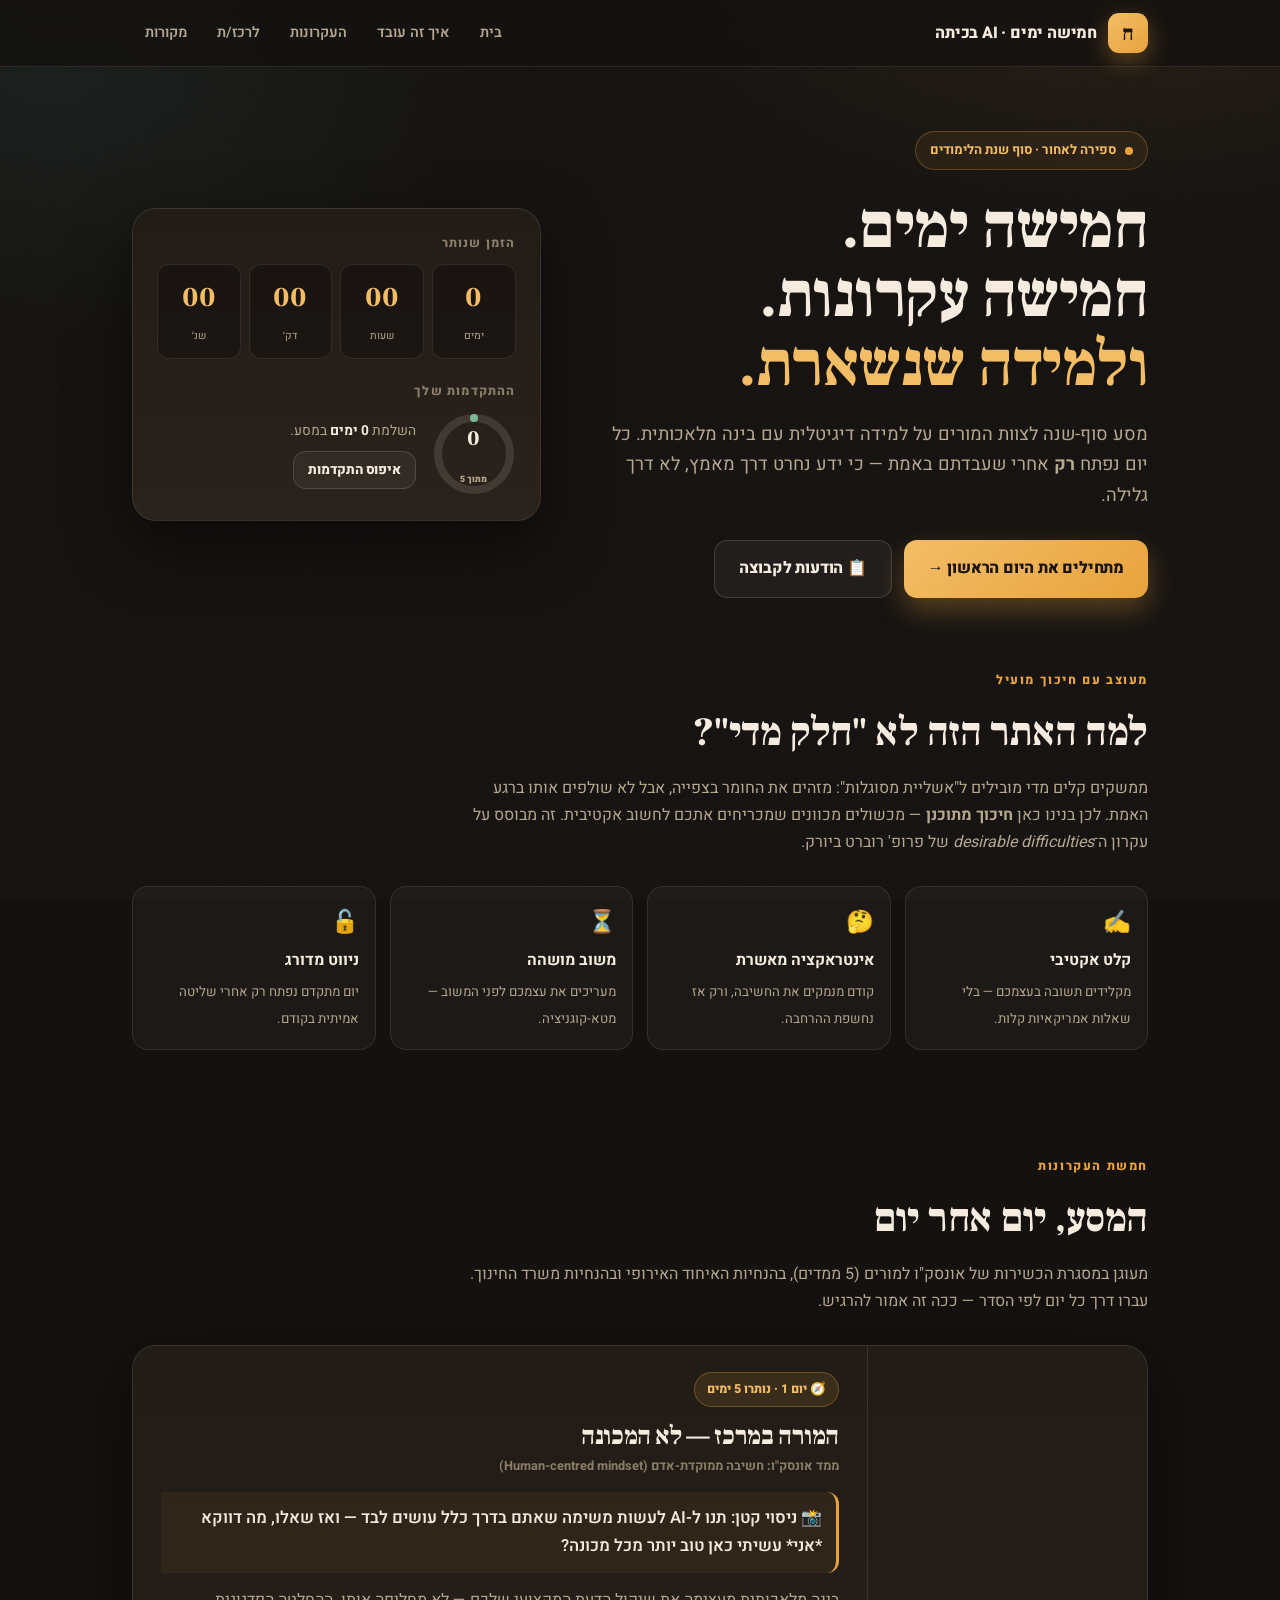
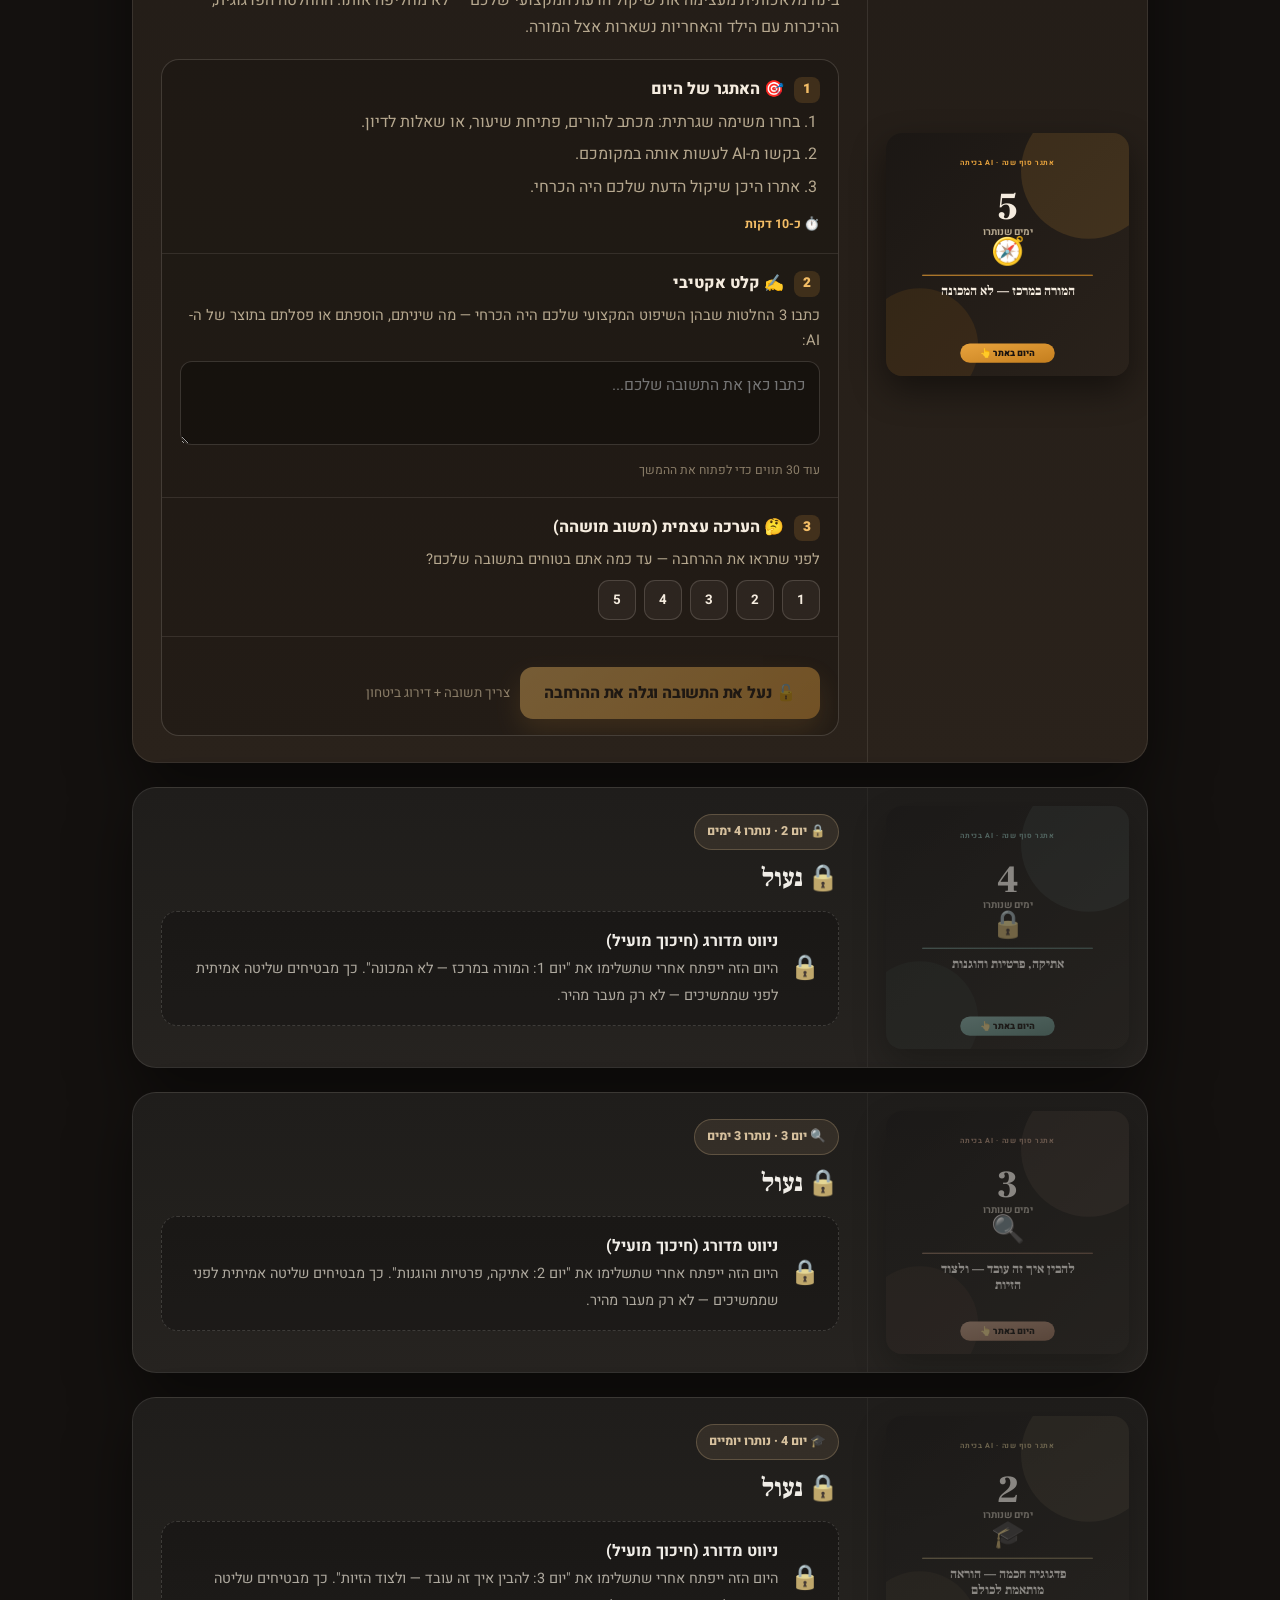
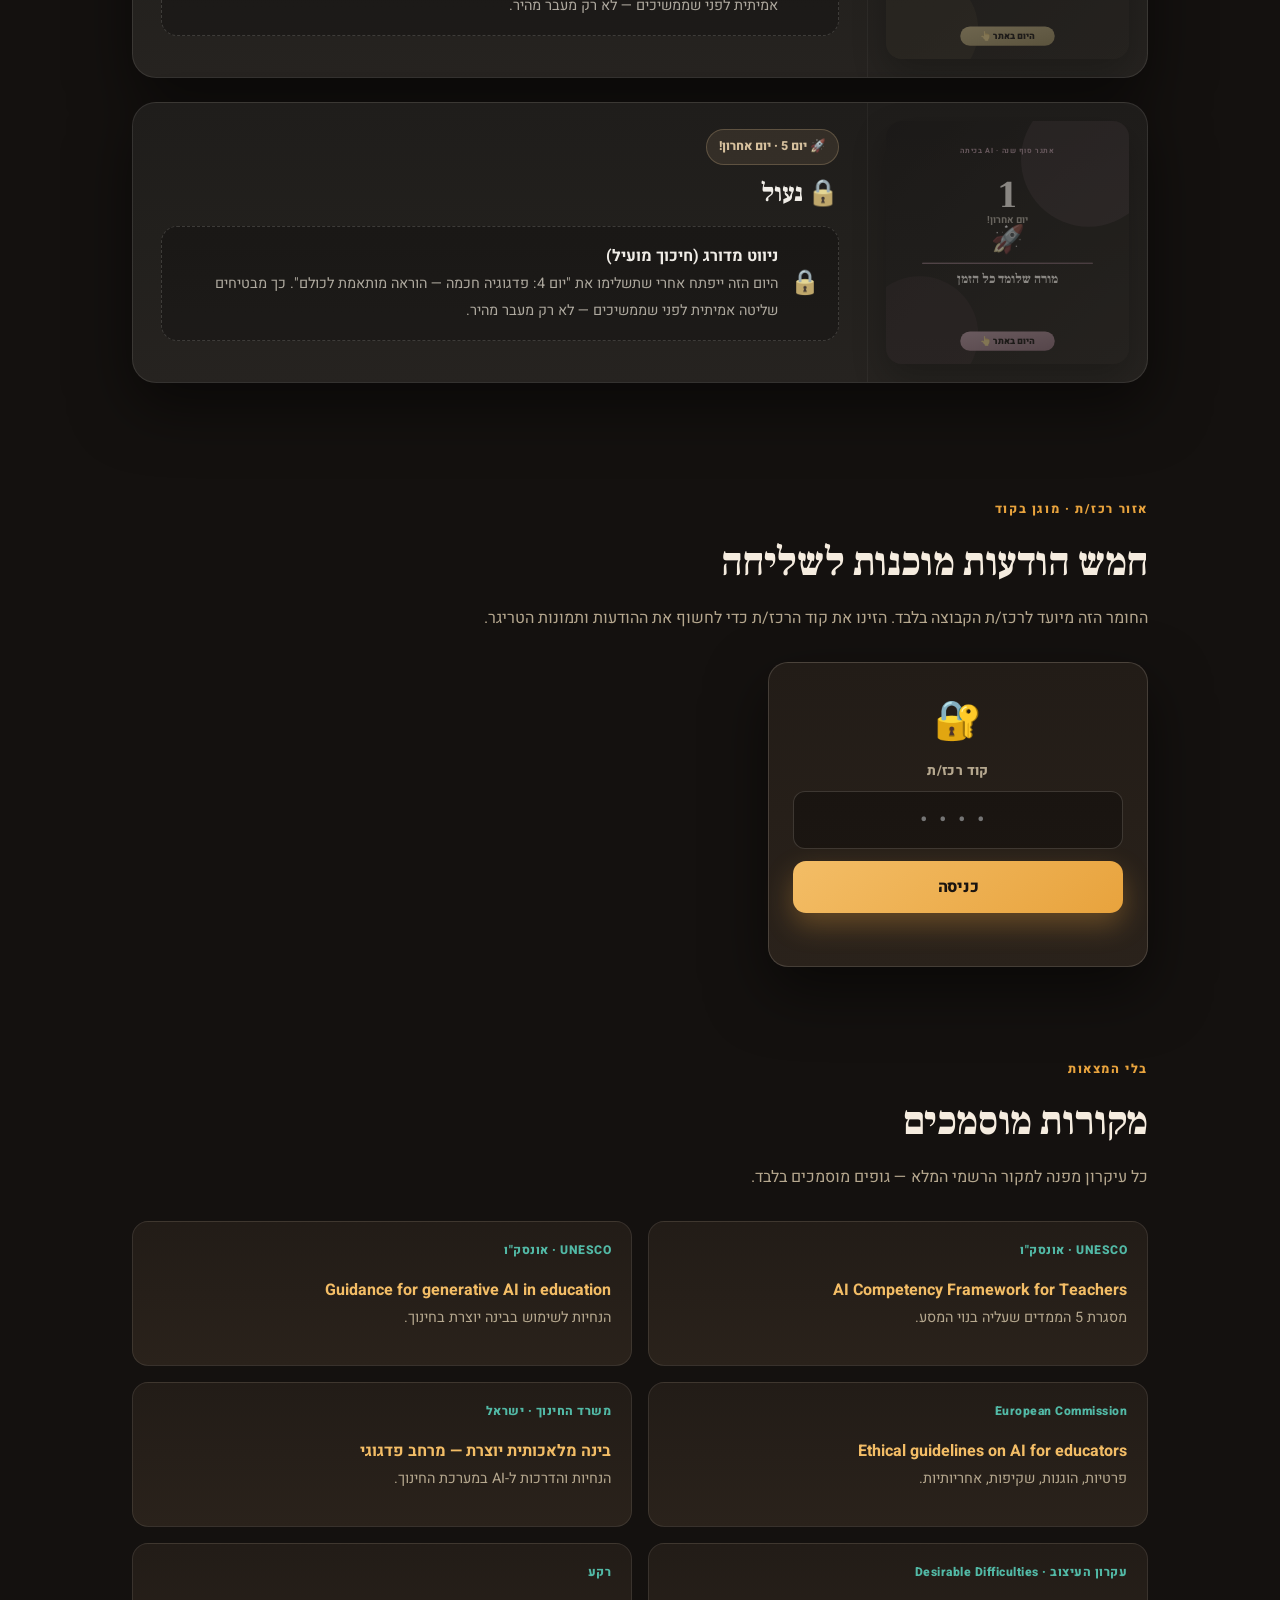
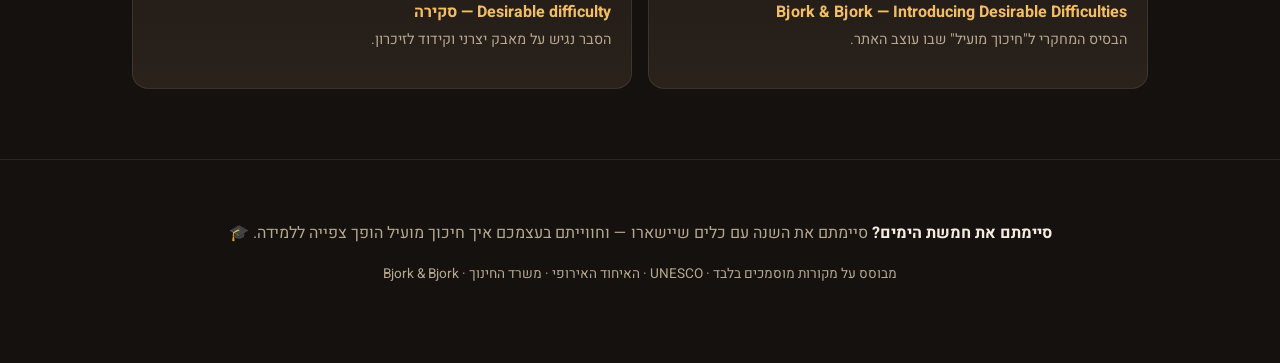
==== commit 93d2b141: "Gate coordinator messages behind access code" ====
--- a/index.html
+++ b/index.html
@@ -166,6 +166,14 @@
   @media(max-width:720px){.grid2{grid-template-columns:1fr}}
   .msgtext{white-space:pre-wrap;background:rgba(0,0,0,.28);border:1px solid var(--line);border-radius:12px;padding:14px 16px;font-size:.96rem;color:#f1e8d9}
   .tools{display:flex;gap:10px;flex-wrap:wrap;margin-top:12px}
+  /* coordinator gate */
+  .gatecard{max-width:380px;background:linear-gradient(180deg,var(--card),var(--card2));border:1px solid var(--line2);border-radius:20px;padding:26px 24px;text-align:center;box-shadow:var(--shadow)}
+  .gatecard .lock{font-size:2.4rem;margin-bottom:6px}
+  .gatecard label{display:block;font-weight:800;color:var(--muted);font-size:.85rem;margin-bottom:8px;letter-spacing:.4px}
+  .gatecard input{width:100%;text-align:center;letter-spacing:.5em;font-size:1.4rem;background:rgba(0,0,0,.3);border:1px solid var(--line2);border-radius:12px;color:var(--ink);font-family:inherit;padding:12px;margin-bottom:12px}
+  .gatecard input:focus{outline:none;border-color:var(--amber)}
+  .gatecard .btn{width:100%;justify-content:center}
+  .gateerr{color:var(--rose);font-weight:700;font-size:.88rem;margin-top:10px;min-height:1.2em}
 
   .srccard{background:linear-gradient(180deg,var(--card),var(--card2));border:1px solid var(--line);border-radius:16px;padding:18px 20px}
   .srccard .org{font-size:.76rem;color:var(--teal);font-weight:800;letter-spacing:.5px}
@@ -277,11 +285,20 @@
 <section id="coordinator">
   <div class="wrap">
     <div class="sechead">
-      <div class="kicker">לרכז/ת הקבוצה</div>
+      <div class="kicker">אזור רכז/ת · מוגן בקוד</div>
       <h2 class="serif">חמש הודעות מוכנות לשליחה</h2>
-      <p>אחת לכל יום: מלל קצר + תמונת טריגר להורדה כ-PNG. מעתיקים, מורידים תמונה, שולחים בקבוצה.</p>
-    </div>
-    <div id="messages"></div>
+      <p>החומר הזה מיועד לרכז/ת הקבוצה בלבד. הזינו את קוד הרכז/ת כדי לחשוף את ההודעות ותמונות הטריגר.</p>
+    </div>
+    <div id="gate">
+      <div class="gatecard">
+        <div class="lock">🔐</div>
+        <label for="gatecode">קוד רכז/ת</label>
+        <input id="gatecode" type="password" inputmode="numeric" placeholder="••••" autocomplete="off" />
+        <button class="btn primary" id="gatebtn">כניסה</button>
+        <div class="gateerr" id="gateerr"></div>
+      </div>
+    </div>
+    <div id="messages" style="display:none"></div>
   </div>
 </section>
 
@@ -554,7 +571,10 @@
  `🏁 *יום 5 — אחרון!*\nאיזה הרגל אחד קטן עם AI אתם לוקחים לשנה הבאה?\n\nנסחו 'שגרת AI אישית', שתפו עמית/ה — וקבלו 🏅 *תעודת סיום* באתר.\n\n👈 סוגרים את המסע יחד!`
 ];
 const msgsEl=document.getElementById('messages');
-DAYS.forEach((d,i)=>{
+let msgRendered=false;
+function renderMessages(){
+ if(msgRendered)return;msgRendered=true;
+ DAYS.forEach((d,i)=>{
  const w=document.createElement('div');w.className='msg';
  w.innerHTML=`<div class="hd"><span class="num">${i+1}</span><b>הודעה ליום ${i+1} · ${d.daysLeft===1?'יום אחרון':'נותרו '+d.daysLeft+' ימים'}</b></div>
   <div class="grid2"><div>
@@ -565,13 +585,30 @@
     <div class="tools"><button class="btn ghost" style="padding:10px 16px;font-size:.9rem" data-img="${d.n}">⬇️ הורדת תמונת טריגר (PNG)</button></div>
   </div></div>`;
  msgsEl.appendChild(w);
-});
+ });
+}
 msgsEl.addEventListener('click',e=>{
  const cp=e.target.closest('[data-copy]');
  if(cp){navigator.clipboard.writeText(MSG[+cp.getAttribute('data-copy')]).then(()=>toast('ההודעה הועתקה 📋'));return;}
  const im=e.target.closest('[data-img]');
  if(im)downloadPNG(DAYS.find(d=>d.n==im.getAttribute('data-img')));
 });
+
+/* ===== COORDINATOR GATE (קוד רכז/ת) ===== */
+const GATE=atob('MjI4NA=='); // קוד הרכז/ת
+function unlockGate(){
+ document.getElementById('gate').style.display='none';
+ msgsEl.style.display='block';renderMessages();
+ try{sessionStorage.setItem('coord_ok','1');}catch(e){}
+}
+function tryGate(){
+ const inp=document.getElementById('gatecode');const err=document.getElementById('gateerr');
+ if(inp.value.trim()===GATE){err.textContent='';unlockGate();}
+ else{err.textContent='קוד שגוי — נסו שוב';inp.value='';inp.focus();}
+}
+document.getElementById('gatebtn').addEventListener('click',tryGate);
+document.getElementById('gatecode').addEventListener('keydown',e=>{if(e.key==='Enter')tryGate();});
+try{if(sessionStorage.getItem('coord_ok')==='1')unlockGate();}catch(e){}
 function downloadPNG(d){
  const blob=new Blob([triggerSVG(d)],{type:'image/svg+xml;charset=utf-8'});const url=URL.createObjectURL(blob);
  const img=new Image();
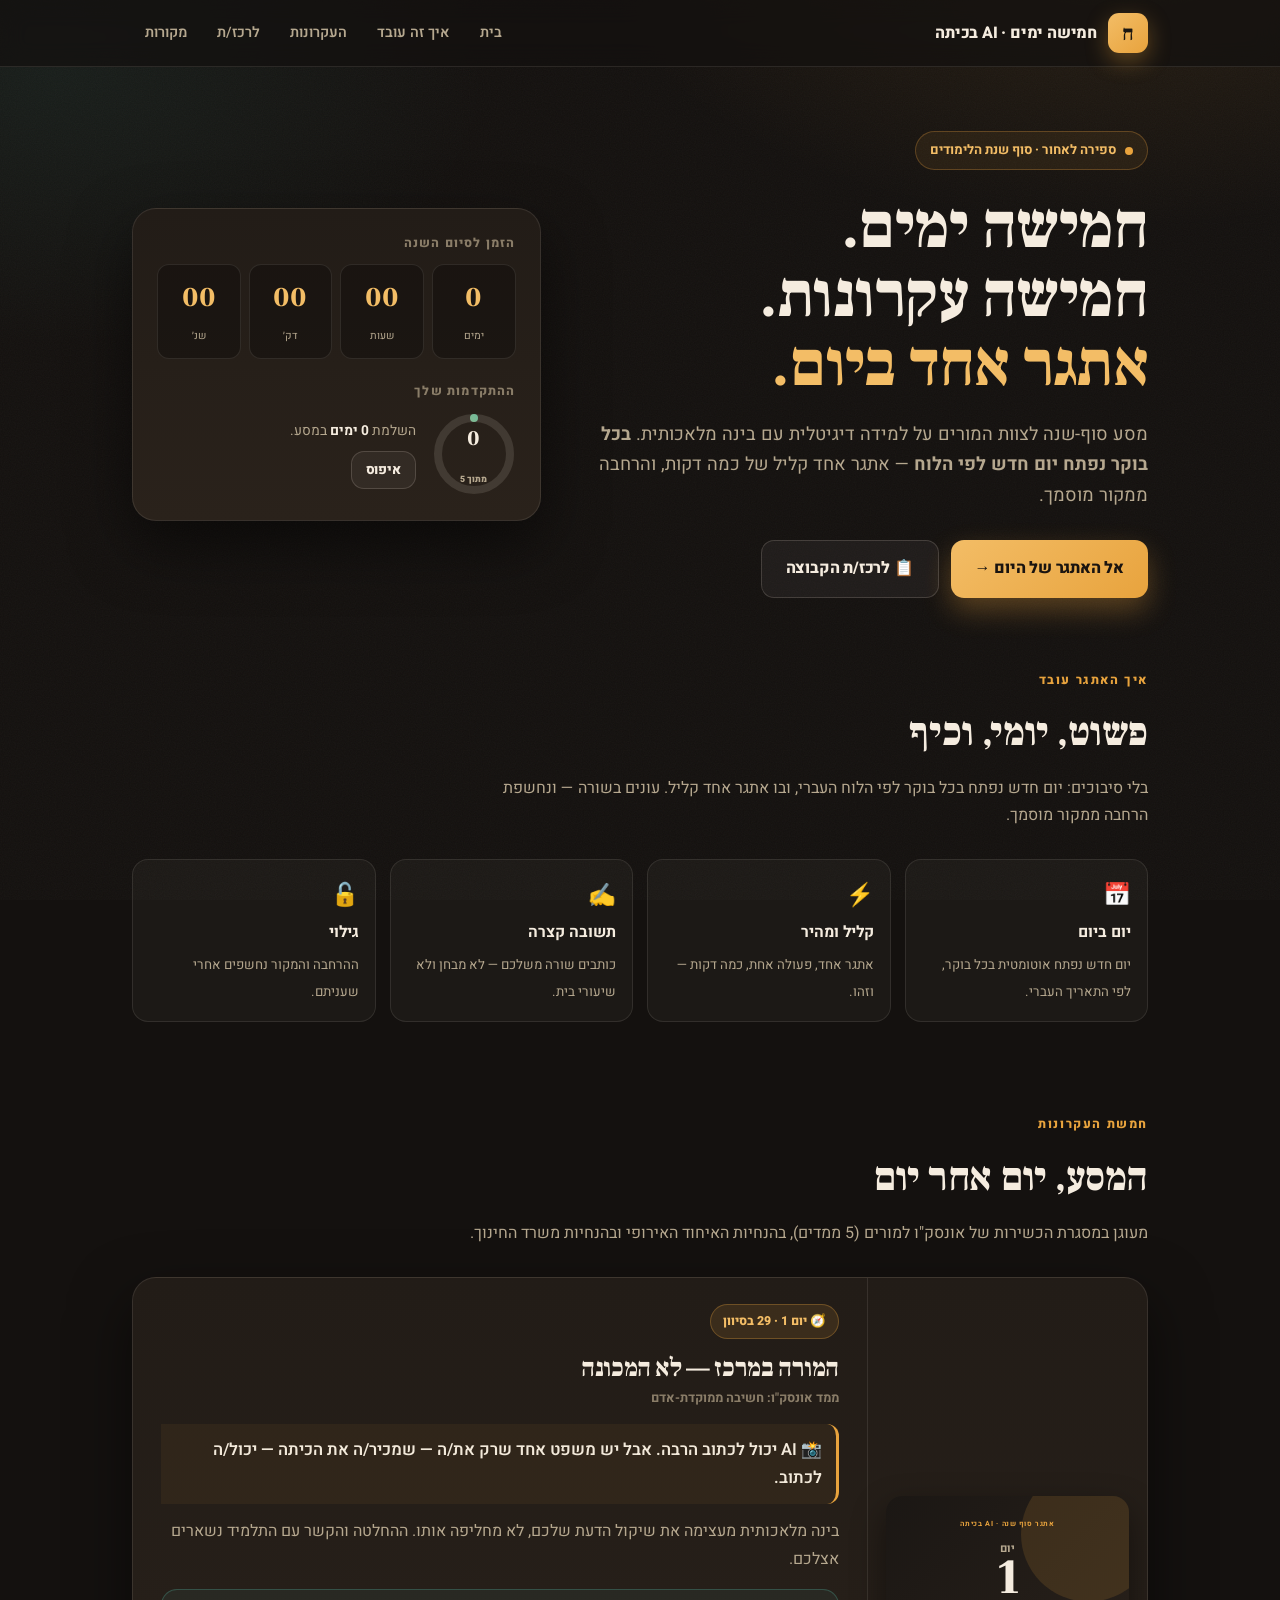
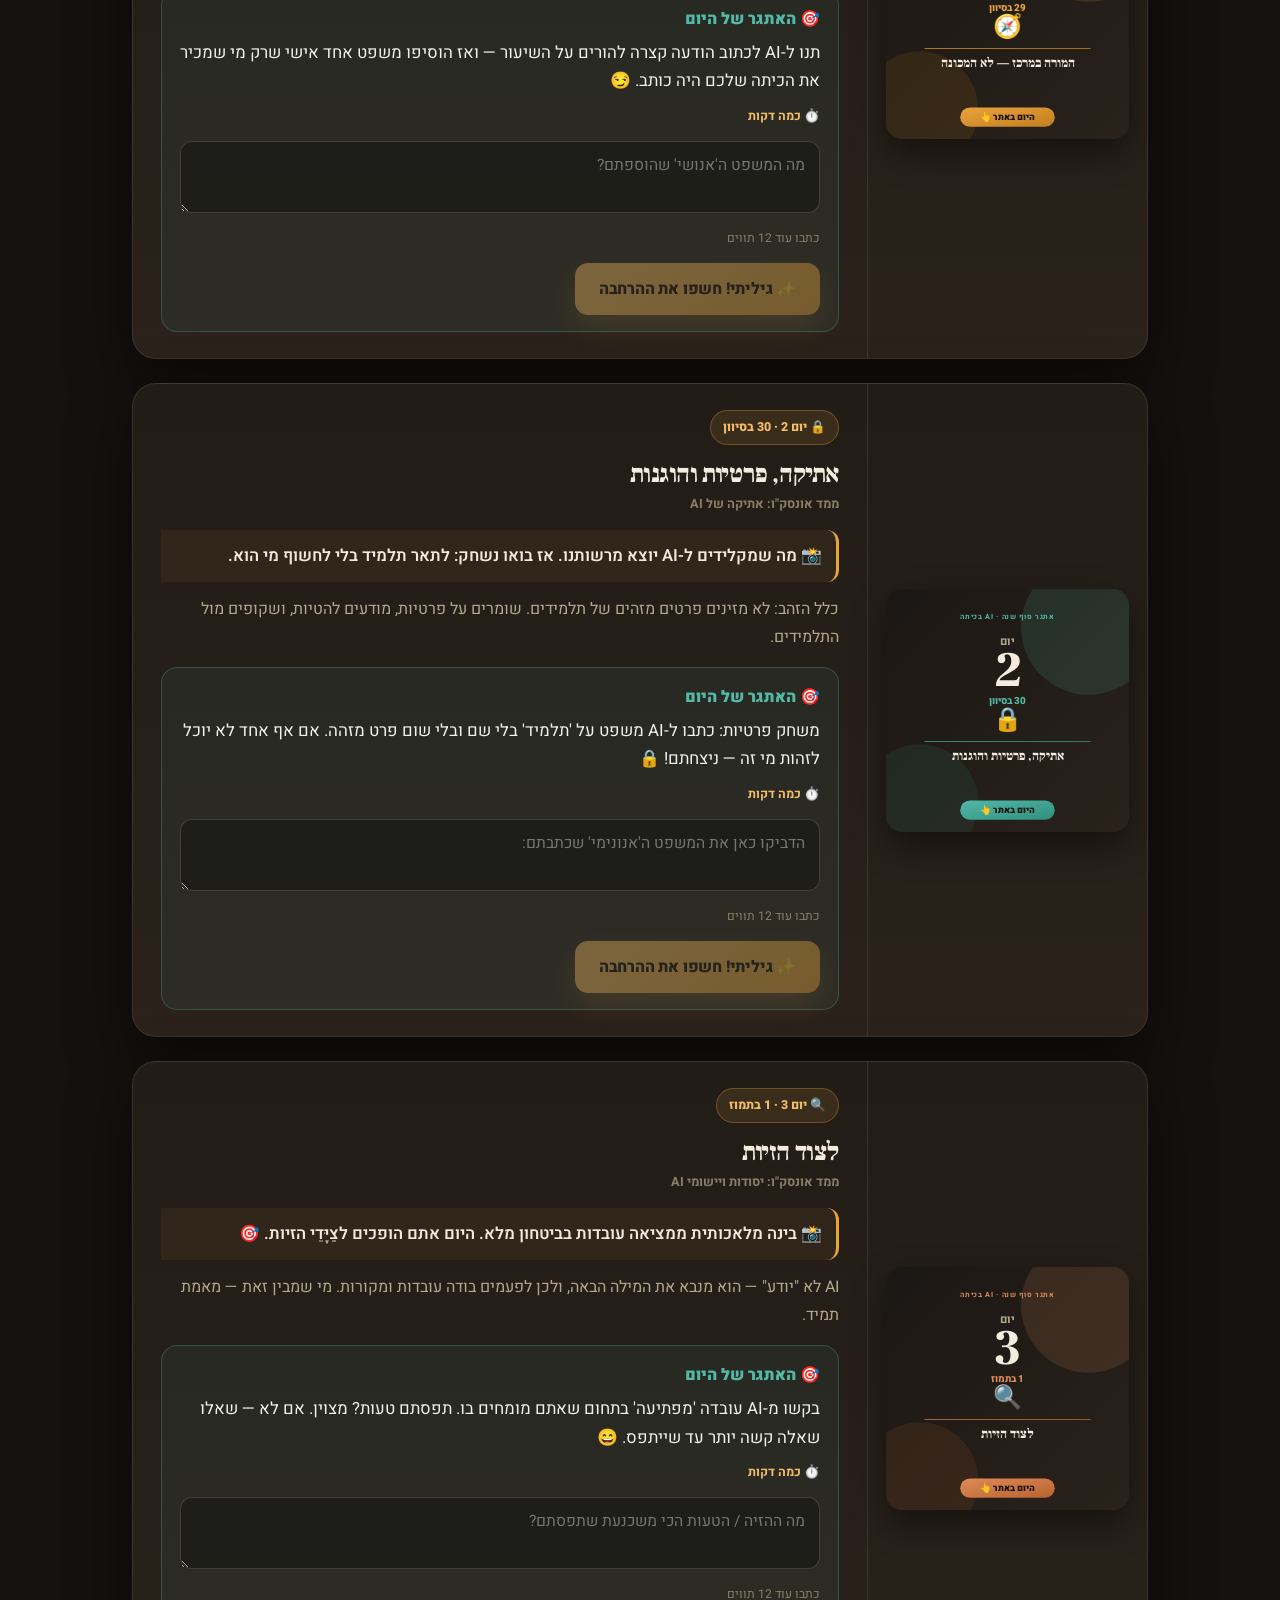
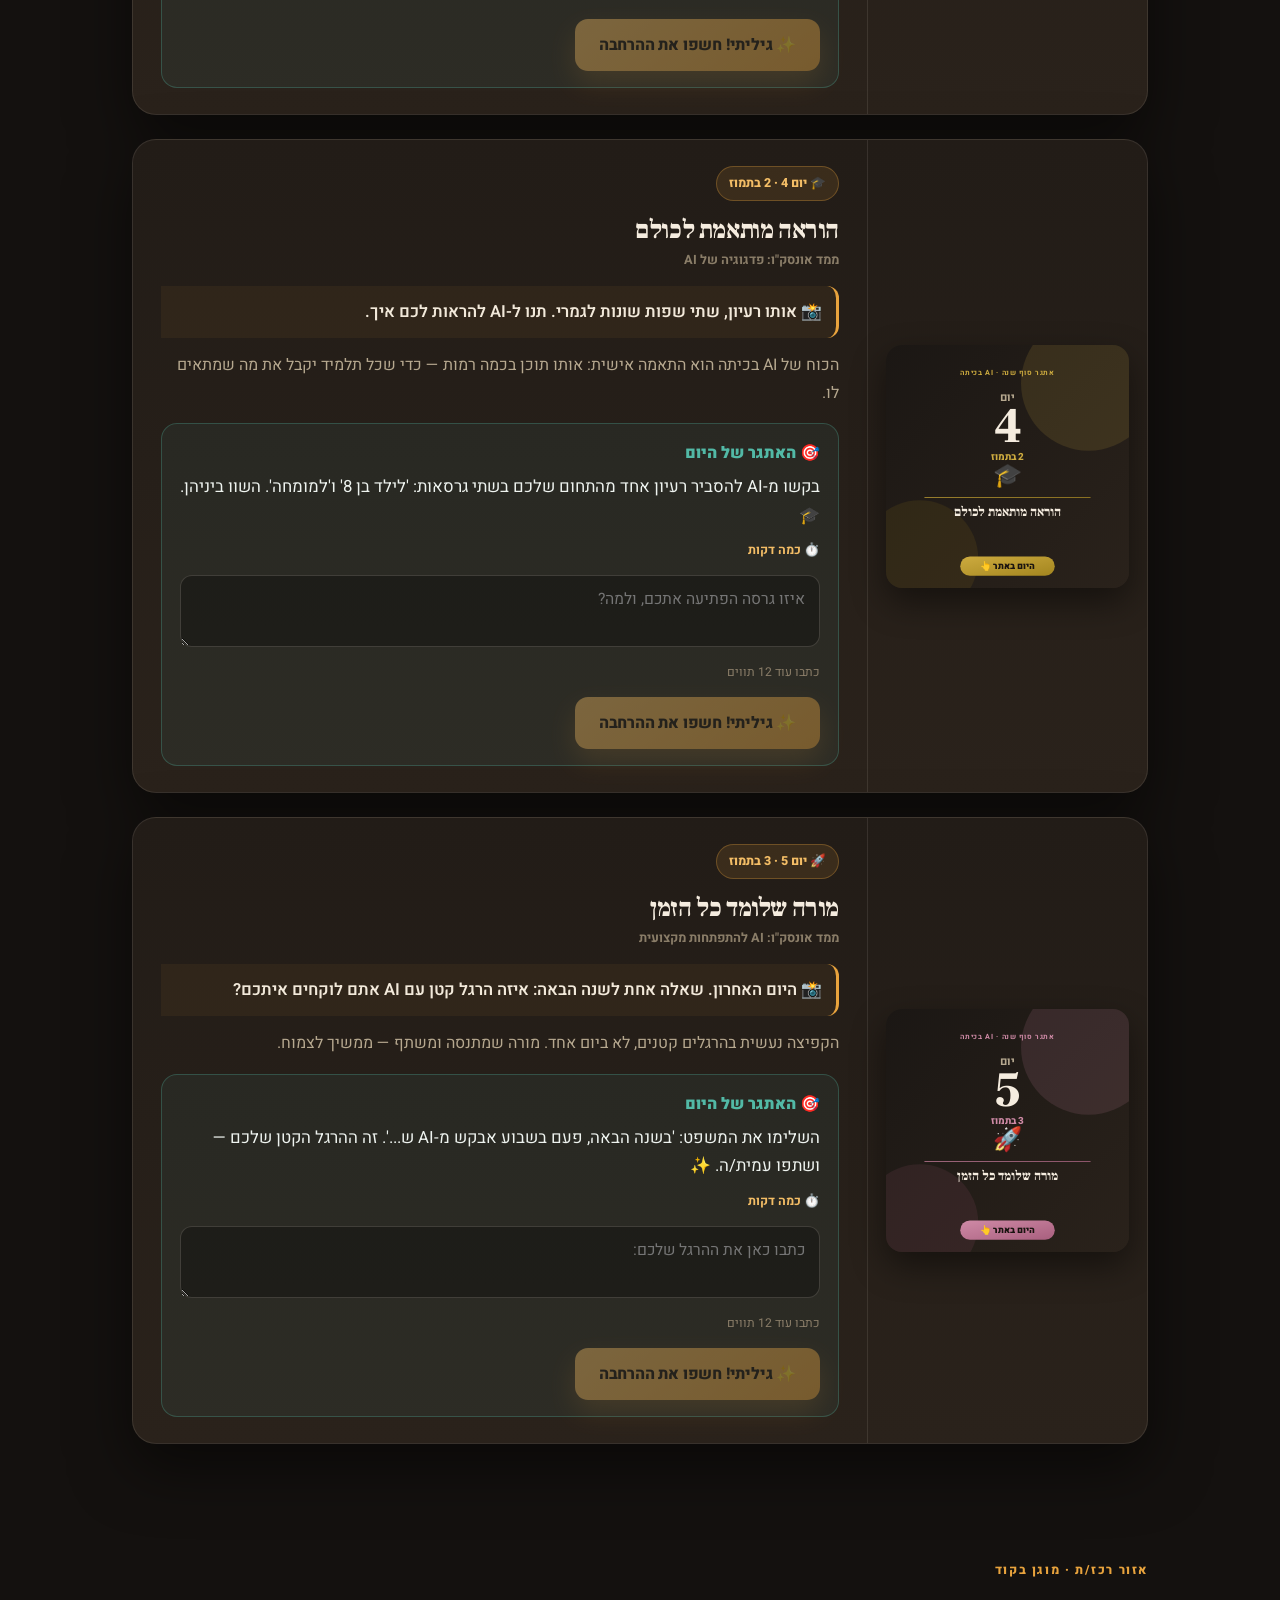
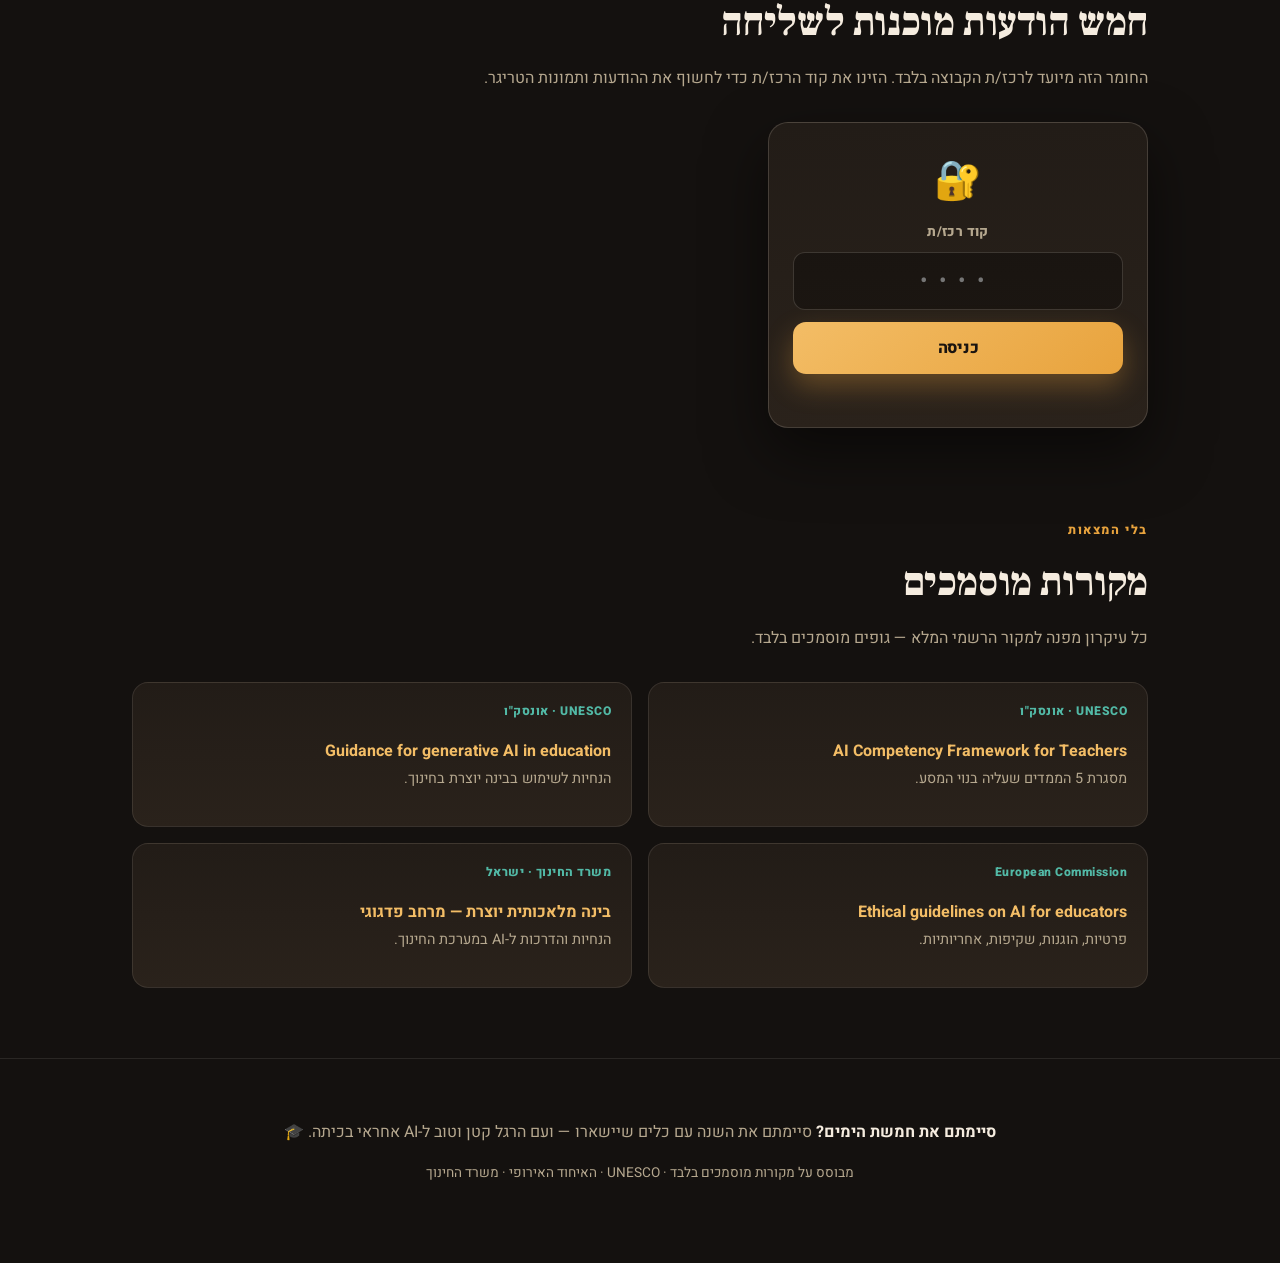
==== commit f63997a0: "Simpler daily challenges; date-based unlock with Hebrew dates" ====
--- a/index.html
+++ b/index.html
@@ -4,7 +4,7 @@
 <meta charset="UTF-8" />
 <meta name="viewport" content="width=device-width, initial-scale=1.0" />
 <title>חמישה ימים · מסע סוף שנה ל-AI בכיתה</title>
-<meta name="description" content="אתגר סוף שנה לצוות המורים: 5 ימים, 5 עקרונות ללמידה דיגיטלית עם בינה מלאכותית. אתר שמעוצב עם 'חיכוך מועיל' — כל יום נפתח רק אחרי שעובדים באמת." />
+<meta name="description" content="אתגר סוף שנה לצוות המורים: 5 ימים, 5 עקרונות ללמידה דיגיטלית עם בינה מלאכותית. יום חדש נפתח בכל בוקר לפי הלוח העברי — אתגר אחד קליל והרחבה ממקור מוסמך." />
 <link rel="preconnect" href="https://fonts.googleapis.com" />
 <link rel="preconnect" href="https://fonts.gstatic.com" crossorigin />
 <link href="https://fonts.googleapis.com/css2?family=Frank+Ruhl+Libre:wght@500;700;900&family=Heebo:wght@300;400;500;700;800&display=swap" rel="stylesheet" />
@@ -29,7 +29,6 @@
       radial-gradient(800px 500px at 4% 8%, rgba(82,185,166,.08), transparent 55%);
     background-attachment:fixed; min-height:100vh;
   }
-  /* subtle paper grain */
   body::before{content:"";position:fixed;inset:0;pointer-events:none;z-index:1;opacity:.04;
     background-image:url("data:image/svg+xml,%3Csvg xmlns='http://www.w3.org/2000/svg' width='160' height='160'%3E%3Cfilter id='n'%3E%3CfeTurbulence type='fractalNoise' baseFrequency='0.85' numOctaves='2'/%3E%3C/filter%3E%3Crect width='100%25' height='100%25' filter='url(%23n)'/%3E%3C/svg%3E");}
   body>*{position:relative;z-index:2}
@@ -37,7 +36,6 @@
   .wrap{max-width:var(--maxw);margin:0 auto;padding:0 22px}
   .serif{font-family:"Frank Ruhl Libre",Georgia,serif}
 
-  /* NAV */
   header.nav{position:sticky;top:0;z-index:50;backdrop-filter:blur(12px);
     background:rgba(20,17,15,.74);border-bottom:1px solid var(--line)}
   .navin{display:flex;align-items:center;justify-content:space-between;gap:14px;padding:13px 22px;max-width:var(--maxw);margin:0 auto}
@@ -48,7 +46,6 @@
   nav.links a{font-size:.9rem;color:var(--muted);text-decoration:none;padding:8px 13px;border-radius:10px;font-weight:600;transition:.18s}
   nav.links a:hover{color:var(--ink);background:rgba(245,236,223,.06)}
 
-  /* HERO */
   .hero{padding:64px 0 26px}
   .heroin{display:grid;grid-template-columns:1.25fr .9fr;gap:40px;align-items:center}
   @media(max-width:860px){.heroin{grid-template-columns:1fr;gap:26px}}
@@ -88,19 +85,17 @@
   .sechead p{color:var(--muted);margin:0}
   .kicker{font-size:.78rem;letter-spacing:1.6px;text-transform:uppercase;color:var(--amber);font-weight:800;margin-bottom:8px}
 
-  /* HOW IT WORKS / friction strip */
-  .how{display:grid;grid-template-columns:repeat(4,1fr);gap:14px;margin-bottom:14px}
+  .how{display:grid;grid-template-columns:repeat(4,1fr);gap:14px}
   @media(max-width:760px){.how{grid-template-columns:1fr 1fr}}
   .howcard{background:rgba(245,236,223,.035);border:1px solid var(--line);border-radius:16px;padding:16px 16px}
   .howcard .ic{font-size:1.4rem}
   .howcard b{display:block;margin:6px 0 4px;font-size:.98rem}
   .howcard span{font-size:.83rem;color:var(--muted)}
 
-  /* DAY CARD */
   .day{background:linear-gradient(180deg,var(--card),var(--card2));border:1px solid var(--line);
     border-radius:24px;box-shadow:var(--shadow);overflow:hidden;margin-bottom:24px;position:relative;transition:.25s}
   .day.done{border-color:rgba(82,185,166,.5)}
-  .day.locked{filter:saturate(.4)}
+  .day.locked{filter:saturate(.45)}
   .daygrid{display:grid;grid-template-columns:280px 1fr}
   @media(max-width:780px){.daygrid{grid-template-columns:1fr}}
   .dayvisual{position:relative;display:grid;place-items:center;padding:18px;border-left:1px solid var(--line)}
@@ -114,32 +109,19 @@
   .trigger{color:#f2e9da;font-size:1.04rem;font-weight:600;border-right:3px solid var(--amber);background:rgba(232,163,61,.06);border-radius:0 12px 12px 0;padding:12px 14px;margin:14px 0}
   .principle{color:var(--muted);margin:0 0 4px}
 
-  /* FRICTION FLOW */
-  .flow{margin-top:18px;border:1px solid var(--line2);border-radius:18px;overflow:hidden;background:rgba(0,0,0,.16)}
-  .step{padding:16px 18px;border-bottom:1px solid var(--line)}
-  .step:last-child{border-bottom:0}
-  .stepttl{display:flex;align-items:center;gap:10px;font-weight:800;margin-bottom:6px}
-  .stepnum{width:26px;height:26px;border-radius:8px;display:grid;place-items:center;font-size:.85rem;background:rgba(232,163,61,.16);color:var(--amber2);font-weight:900;flex:none}
-  .challenge-list{margin:6px 0 0;padding-right:20px;color:var(--muted)}
-  .challenge-list li{margin:5px 0}
-  .timepill{font-size:.78rem;color:var(--amber2);font-weight:700;margin-top:8px;display:inline-flex;gap:6px;align-items:center}
+  .task{margin-top:16px;background:rgba(82,185,166,.07);border:1px solid rgba(82,185,166,.28);border-radius:16px;padding:16px 18px}
+  .task .ttl{display:flex;align-items:center;gap:9px;font-weight:900;color:var(--teal);margin-bottom:6px}
+  .task p{margin:0;color:#eef3ef;font-size:1.05rem}
+  .timepill{font-size:.78rem;color:var(--amber2);font-weight:700;margin-top:10px;display:inline-flex;gap:6px;align-items:center}
   textarea{width:100%;background:rgba(0,0,0,.3);border:1px solid var(--line2);border-radius:12px;color:var(--ink);
-    font-family:inherit;font-size:.98rem;padding:12px 14px;resize:vertical;min-height:84px;margin-top:8px}
+    font-family:inherit;font-size:.98rem;padding:12px 14px;resize:vertical;min-height:70px;margin-top:12px}
   textarea:focus{outline:none;border-color:var(--amber)}
   .charhint{font-size:.76rem;color:var(--faint);margin-top:6px}
   .charhint.ok{color:var(--ok)}
-  .conf{display:flex;gap:8px;flex-wrap:wrap;margin-top:8px}
-  .conf button{appearance:none;cursor:pointer;font-family:inherit;background:rgba(245,236,223,.05);border:1px solid var(--line2);
-    color:var(--ink);border-radius:11px;padding:9px 14px;font-weight:700;transition:.15s}
-  .conf button:hover{border-color:var(--amber)}
-  .conf button.sel{background:linear-gradient(140deg,var(--amber2),var(--amber));color:#1a1410;border-color:transparent}
   .commitrow{margin-top:14px;display:flex;gap:10px;flex-wrap:wrap;align-items:center}
-  .lockedhint{font-size:.83rem;color:var(--faint)}
-
-  /* reveal (post-commit) */
-  .reveal{margin-top:0;display:none}
+
+  .reveal{display:none;margin-top:16px}
   .day.done .reveal{display:block}
-  .metanote{font-size:.86rem;color:var(--teal);background:rgba(82,185,166,.08);border:1px solid rgba(82,185,166,.25);border-radius:12px;padding:10px 14px;margin:14px 0}
   details.expand{border:1px solid var(--line2);border-radius:14px;overflow:hidden;background:rgba(0,0,0,.2);margin-bottom:12px}
   details.expand>summary{cursor:pointer;list-style:none;padding:13px 16px;font-weight:800;display:flex;align-items:center;gap:10px}
   details.expand>summary::-webkit-details-marker{display:none}
@@ -151,13 +133,12 @@
     background:rgba(82,185,166,.1);border:1px solid rgba(82,185,166,.3);padding:10px 15px;border-radius:12px;transition:.18s}
   .srcbtn:hover{background:rgba(82,185,166,.2)}
 
-  /* LOCK overlay */
-  .lockbar{display:flex;align-items:center;gap:12px;background:rgba(0,0,0,.22);border:1px dashed var(--line2);border-radius:16px;padding:16px 18px;margin-top:16px}
-  .lockbar .lic{font-size:1.5rem}
-  .lockbar b{color:var(--ink)}
-  .lockbar span{color:var(--muted);font-size:.9rem}
-
-  /* COORDINATOR */
+  .lockbar{display:flex;align-items:center;gap:14px;background:rgba(0,0,0,.22);border:1px dashed var(--line2);border-radius:16px;padding:18px 20px;margin-top:14px}
+  .lockbar .lic{font-size:1.7rem}
+  .lockbar b{color:var(--ink);font-size:1.05rem}
+  .lockbar .heb{color:var(--amber2);font-weight:800}
+  .lockbar span{color:var(--muted);font-size:.92rem}
+
   .msg{background:linear-gradient(180deg,var(--card),var(--card2));border:1px solid var(--line);border-radius:20px;padding:18px 20px;margin-bottom:18px}
   .msg .hd{display:flex;align-items:center;gap:10px;margin-bottom:12px;flex-wrap:wrap}
   .msg .num{width:34px;height:34px;border-radius:10px;display:grid;place-items:center;font-weight:900;font-family:"Frank Ruhl Libre",serif;
@@ -166,7 +147,6 @@
   @media(max-width:720px){.grid2{grid-template-columns:1fr}}
   .msgtext{white-space:pre-wrap;background:rgba(0,0,0,.28);border:1px solid var(--line);border-radius:12px;padding:14px 16px;font-size:.96rem;color:#f1e8d9}
   .tools{display:flex;gap:10px;flex-wrap:wrap;margin-top:12px}
-  /* coordinator gate */
   .gatecard{max-width:380px;background:linear-gradient(180deg,var(--card),var(--card2));border:1px solid var(--line2);border-radius:20px;padding:26px 24px;text-align:center;box-shadow:var(--shadow)}
   .gatecard .lock{font-size:2.4rem;margin-bottom:6px}
   .gatecard label{display:block;font-weight:800;color:var(--muted);font-size:.85rem;margin-bottom:8px;letter-spacing:.4px}
@@ -213,20 +193,19 @@
   </div>
 </header>
 
-<!-- HERO -->
 <section id="hero" class="hero">
   <div class="wrap heroin">
     <div>
       <span class="eyebrow"><span class="pulse"></span> ספירה לאחור · סוף שנת הלימודים</span>
-      <h1 class="serif">חמישה ימים.<br/>חמישה עקרונות.<br/><em>ולמידה שנשארת.</em></h1>
-      <p class="lead">מסע סוף-שנה לצוות המורים על למידה דיגיטלית עם בינה מלאכותית. כל יום נפתח <strong>רק</strong> אחרי שעבדתם באמת — כי ידע נחרט דרך מאמץ, לא דרך גלילה.</p>
+      <h1 class="serif">חמישה ימים.<br/>חמישה עקרונות.<br/><em>אתגר אחד ביום.</em></h1>
+      <p class="lead">מסע סוף-שנה לצוות המורים על למידה דיגיטלית עם בינה מלאכותית. <strong>בכל בוקר נפתח יום חדש לפי הלוח</strong> — אתגר אחד קליל של כמה דקות, והרחבה ממקור מוסמך.</p>
       <div class="ctarow">
-        <a class="btn primary" href="#principles">מתחילים את היום הראשון →</a>
-        <a class="btn ghost" href="#coordinator">📋 הודעות לקבוצה</a>
+        <a class="btn primary" href="#principles">אל האתגר של היום →</a>
+        <a class="btn ghost" href="#coordinator">📋 לרכז/ת הקבוצה</a>
       </div>
     </div>
     <div class="herocard">
-      <h3>הזמן שנותר</h3>
+      <h3>הזמן לסיום השנה</h3>
       <div class="clock">
         <div class="unit"><b id="cd">0</b><span>ימים</span></div>
         <div class="unit"><b id="ch">0</b><span>שעות</span></div>
@@ -245,43 +224,40 @@
         </div>
         <div>
           <div class="rpline">השלמת <b id="doneword">0 ימים</b> במסע.</div>
-          <button class="btn ghost" id="resetbtn" style="padding:8px 14px;font-size:.84rem;margin-top:8px">איפוס התקדמות</button>
+          <button class="btn ghost" id="resetbtn" style="padding:8px 14px;font-size:.84rem;margin-top:8px">איפוס</button>
         </div>
       </div>
     </div>
   </div>
 </section>
 
-<!-- HOW IT WORKS -->
 <section id="how">
   <div class="wrap">
     <div class="sechead">
-      <div class="kicker">מעוצב עם חיכוך מועיל</div>
-      <h2 class="serif">למה האתר הזה לא "חלק מדי"?</h2>
-      <p>ממשקים קלים מדי מובילים ל"אשליית מסוגלות": מזהים את החומר בצפייה, אבל לא שולפים אותו ברגע האמת. לכן בנינו כאן <strong>חיכוך מתוכנן</strong> — מכשולים מכוונים שמכריחים אתכם לחשוב אקטיבית. זה מבוסס על עקרון ה־<em>desirable difficulties</em> של פרופ' רוברט ביורק.</p>
+      <div class="kicker">איך האתגר עובד</div>
+      <h2 class="serif">פשוט, יומי, וכיף</h2>
+      <p>בלי סיבוכים: יום חדש נפתח בכל בוקר לפי הלוח העברי, ובו אתגר אחד קליל. עונים בשורה — ונחשפת הרחבה ממקור מוסמך.</p>
     </div>
     <div class="how">
-      <div class="howcard"><div class="ic">✍️</div><b>קלט אקטיבי</b><span>מקלידים תשובה בעצמכם — בלי שאלות אמריקאיות קלות.</span></div>
-      <div class="howcard"><div class="ic">🤔</div><b>אינטראקציה מאשרת</b><span>קודם מנמקים את החשיבה, ורק אז נחשפת ההרחבה.</span></div>
-      <div class="howcard"><div class="ic">⏳</div><b>משוב מושהה</b><span>מעריכים את עצמכם לפני המשוב — מטא-קוגניציה.</span></div>
-      <div class="howcard"><div class="ic">🔓</div><b>ניווט מדורג</b><span>יום מתקדם נפתח רק אחרי שליטה אמיתית בקודם.</span></div>
+      <div class="howcard"><div class="ic">📅</div><b>יום ביום</b><span>יום חדש נפתח אוטומטית בכל בוקר, לפי התאריך העברי.</span></div>
+      <div class="howcard"><div class="ic">⚡</div><b>קליל ומהיר</b><span>אתגר אחד, פעולה אחת, כמה דקות — וזהו.</span></div>
+      <div class="howcard"><div class="ic">✍️</div><b>תשובה קצרה</b><span>כותבים שורה משלכם — לא מבחן ולא שיעורי בית.</span></div>
+      <div class="howcard"><div class="ic">🔓</div><b>גילוי</b><span>ההרחבה והמקור נחשפים אחרי שעניתם.</span></div>
     </div>
   </div>
 </section>
 
-<!-- PRINCIPLES -->
 <section id="principles">
   <div class="wrap">
     <div class="sechead">
       <div class="kicker">חמשת העקרונות</div>
       <h2 class="serif">המסע, יום אחר יום</h2>
-      <p>מעוגן במסגרת הכשירות של אונסק"ו למורים (5 ממדים), בהנחיות האיחוד האירופי ובהנחיות משרד החינוך. עברו דרך כל יום לפי הסדר — ככה זה אמור להרגיש.</p>
+      <p>מעוגן במסגרת הכשירות של אונסק"ו למורים (5 ממדים), בהנחיות האיחוד האירופי ובהנחיות משרד החינוך.</p>
     </div>
     <div id="days"></div>
   </div>
 </section>
 
-<!-- COORDINATOR -->
 <section id="coordinator">
   <div class="wrap">
     <div class="sechead">
@@ -302,7 +278,6 @@
   </div>
 </section>
 
-<!-- SOURCES -->
 <section id="sources">
   <div class="wrap">
     <div class="sechead">
@@ -315,15 +290,13 @@
       <div class="srccard"><div class="org">UNESCO · אונסק"ו</div><p><a href="https://www.unesco.org/en/articles/guidance-generative-ai-education-and-research" target="_blank" rel="noopener">Guidance for generative AI in education</a><br/><span style="color:var(--muted);font-size:.9rem">הנחיות לשימוש בבינה יוצרת בחינוך.</span></p></div>
       <div class="srccard"><div class="org">European Commission</div><p><a href="https://education.ec.europa.eu/focus-topics/digital-education/actions/plan/ethical-guidelines-for-educators-on-using-artificial-intelligence" target="_blank" rel="noopener">Ethical guidelines on AI for educators</a><br/><span style="color:var(--muted);font-size:.9rem">פרטיות, הוגנות, שקיפות, אחריותיות.</span></p></div>
       <div class="srccard"><div class="org">משרד החינוך · ישראל</div><p><a href="https://pop.education.gov.il/sherutey-tiksuv-bachinuch/creative-artificial-intelligence/" target="_blank" rel="noopener">בינה מלאכותית יוצרת — מרחב פדגוגי</a><br/><span style="color:var(--muted);font-size:.9rem">הנחיות והדרכות ל-AI במערכת החינוך.</span></p></div>
-      <div class="srccard"><div class="org">עקרון העיצוב · Desirable Difficulties</div><p><a href="https://www.unh.edu/teaching-learning-resource-hub/sites/default/files/media/2023-06/itow-introducing-desirable-difficulties-into-practice-and-instruction-bjork-and-bjork.pdf" target="_blank" rel="noopener">Bjork &amp; Bjork — Introducing Desirable Difficulties</a><br/><span style="color:var(--muted);font-size:.9rem">הבסיס המחקרי ל"חיכוך מועיל" שבו עוצב האתר.</span></p></div>
-      <div class="srccard"><div class="org">רקע</div><p><a href="https://en.wikipedia.org/wiki/Desirable_difficulty" target="_blank" rel="noopener">Desirable difficulty — סקירה</a><br/><span style="color:var(--muted);font-size:.9rem">הסבר נגיש על מאבק יצרני וקידוד לזיכרון.</span></p></div>
     </div>
   </div>
 </section>
 
 <footer><div class="wrap">
-  <p><b>סיימתם את חמשת הימים?</b> סיימתם את השנה עם כלים שיישארו — וחווייתם בעצמכם איך חיכוך מועיל הופך צפייה ללמידה. 🎓</p>
-  <p style="font-size:.85rem">מבוסס על מקורות מוסמכים בלבד · UNESCO · האיחוד האירופי · משרד החינוך · Bjork &amp; Bjork</p>
+  <p><b>סיימתם את חמשת הימים?</b> סיימתם את השנה עם כלים שיישארו — ועם הרגל קטן וטוב ל-AI אחראי בכיתה. 🎓</p>
+  <p style="font-size:.85rem">מבוסס על מקורות מוסמכים בלבד · UNESCO · האיחוד האירופי · משרד החינוך</p>
 </div></footer>
 
 <div class="toast" id="toast">נשמר ✅</div>
@@ -332,230 +305,206 @@
   <button class="closex" id="closex">×</button>
   <div class="seal">🏅</div>
   <h3 class="serif">כל הכבוד! השלמת את המסע</h3>
-  <p>5 ימים · 5 עקרונות · ולמידה שנחרטה דרך מאמץ אמיתי.</p>
+  <p>5 ימים · 5 עקרונות · והרגל אחד קטן שנשאר איתך.</p>
   <input id="certname" placeholder="הקלד/י את שמך לתעודה" />
   <button class="btn primary" id="dlcert" style="width:100%;justify-content:center">⬇️ הורדת תעודת סיום</button>
 </div></div>
 <canvas id="cf"></canvas>
 
 <script>
-/* ===== DATA — grounded in UNESCO 5-dimension framework ===== */
+/* ===== מועד פתיחה: יום 1 = 14.6.2026, ואז יום אחרי יום (חודש 5 = יוני) ===== */
+const START=new Date(2026,5,14,0,0,0);
+const ENDYEAR=new Date(2026,5,20,0,0,0); // סוף השנה — ליעד הספירה לאחור
+
+/* ===== DATA — מעוגן במסגרת אונסק"ו (5 ממדים) ===== */
 const DAYS=[
- {n:5,daysLeft:5,icon:"🧭",c1:"#e8a33d",c2:"#c47e1e",chip:"יום 1 · נותרו 5 ימים",
+ {idx:1,icon:"🧭",c1:"#e8a33d",c2:"#c47e1e",
   title:"המורה במרכז — לא המכונה",
-  dim:"ממד אונסק\"ו: חשיבה ממוקדת-אדם (Human-centred mindset)",
-  trigger:"ניסוי קטן: תנו ל-AI לעשות משימה שאתם בדרך כלל עושים לבד — ואז שאלו, מה דווקא *אני* עשיתי כאן טוב יותר מכל מכונה?",
-  principle:"בינה מלאכותית מעצימה את שיקול הדעת המקצועי שלכם — לא מחליפה אותו. ההחלטה הפדגוגית, ההיכרות עם הילד והאחריות נשארות אצל המורה.",
-  challenge:["בחרו משימה שגרתית: מכתב להורים, פתיחת שיעור, או שאלות לדיון.","בקשו מ-AI לעשות אותה במקומכם.","אתרו היכן שיקול הדעת שלכם היה הכרחי."],
-  prompt:"כתבו 3 החלטות שבהן השיפוט המקצועי שלכם היה הכרחי — מה שיניתם, הוספתם או פסלתם בתוצר של ה-AI:",
-  expandTitle:"מהי \"חשיבה ממוקדת-אדם\"?",
-  expand:["מסגרת אונסק\"ו נפתחת בדיוק בממד הזה: AI צריך לשרת את היכולת האנושית ולקדם כבוד, צדק והכלה.","בפועל: ה-AI מציע, המורה מחליט. הוא מנסח טיוטה, אתם מתאימים לכיתה, לתרבות ולצרכים של כל תלמיד.","כשהאחריות נשארת אצל האדם — הטכנולוגיה לוקחת את העומס, ואתם מתפנים לקשר ולחינוך."],
+  dim:"ממד אונסק\"ו: חשיבה ממוקדת-אדם",
+  trigger:"AI יכול לכתוב הרבה. אבל יש משפט אחד שרק את/ה — שמכיר/ה את הכיתה — יכול/ה לכתוב.",
+  principle:"בינה מלאכותית מעצימה את שיקול הדעת שלכם, לא מחליפה אותו. ההחלטה והקשר עם התלמיד נשארים אצלכם.",
+  task:"תנו ל-AI לכתוב הודעה קצרה להורים על השיעור — ואז הוסיפו משפט אחד אישי שרק מי שמכיר את הכיתה שלכם היה כותב. 😏",
+  prompt:"מה המשפט ה'אנושי' שהוספתם?",
+  expandTitle:"למה זה העיקרון הראשון?",
+  expand:["מסגרת אונסק\"ו פותחת בדיוק כאן: AI צריך לשרת את היכולת האנושית ולקדם כבוד, צדק והכלה.","בפועל: ה-AI מציע, המורה מחליט. הוא מנסח טיוטה, אתם מתאימים לכיתה ולתלמיד.","כך הטכנולוגיה לוקחת את העומס, ואתם מתפנים לקשר ולחינוך."],
   src:{label:"מסגרת אונסק\"ו למורים",url:"https://www.unesco.org/en/articles/ai-competency-framework-teachers"}},
 
- {n:4,daysLeft:4,icon:"🔒",c1:"#52b9a6",c2:"#2f8f7f",chip:"יום 2 · נותרו 4 ימים",
+ {idx:2,icon:"🔒",c1:"#52b9a6",c2:"#2f8f7f",
   title:"אתיקה, פרטיות והוגנות",
-  dim:"ממד אונסק\"ו: אתיקה של AI (Ethics of AI)",
-  trigger:"שאלה ששווה זהב: מה בעצם קורה למידע על התלמידים שלכם כשאתם מקלידים אותו לכלי AI?",
-  principle:"הנתונים שאנחנו מזינים יוצאים מרשותנו. כלל הזהב: לא מזינים פרטים מזהים של תלמידים. שומרים על פרטיות, מודעים להטיות, ושקופים מול התלמידים.",
-  challenge:["חשבו על פרומפט שהייתם כותבים על תלמיד (המלצה / ניתוח קושי).","שכתבו אותו בלי שום פרט מזהה — שם, ת\"ז, כיתה או פרט רגיש.","בדקו: התשובה עדיין טובה? לרוב כן."],
-  prompt:"כתבו כאן את הגרסה האנונימית של הפרומפט שלכם (בלי פרטים מזהים), וציינו מה הורדתם ממנו:",
+  dim:"ממד אונסק\"ו: אתיקה של AI",
+  trigger:"מה שמקלידים ל-AI יוצא מרשותנו. אז בואו נשחק: לתאר תלמיד בלי לחשוף מי הוא.",
+  principle:"כלל הזהב: לא מזינים פרטים מזהים של תלמידים. שומרים על פרטיות, מודעים להטיות, ושקופים מול התלמידים.",
+  task:"משחק פרטיות: כתבו ל-AI משפט על 'תלמיד' בלי שם ובלי שום פרט מזהה. אם אף אחד לא יוכל לזהות מי זה — ניצחתם! 🔒",
+  prompt:"הדביקו כאן את המשפט ה'אנונימי' שכתבתם:",
   expandTitle:"למה זה קריטי?",
-  expand:["ההנחיות האתיות של האיחוד האירופי נשענות על חמישה עוגנים: סוכנות אנושית, שקיפות, הוגנות, פרטיות ואחריותיות.","רוב כלי ה-AI הציבוריים אינם מאושרים לעיבוד מידע אישי של קטינים — לכן מתארים מצב אנונימי.","מודלים יכולים לשכפל הטיות. תפקידנו לבחון את הפלט בעין ביקורתית לפני שימוש עם תלמידים.","שקיפות: כשמשתמשים ב-AI בכיתה — אומרים את זה. זה מודל לאוריינות אחראית."],
+  expand:["ההנחיות האתיות של האיחוד האירופי נשענות על: סוכנות אנושית, שקיפות, הוגנות, פרטיות ואחריותיות.","רוב כלי ה-AI הציבוריים אינם מאושרים לעיבוד מידע אישי של קטינים — לכן מתארים מצב אנונימי.","ומודלים יכולים לשכפל הטיות — תפקידנו לבחון את הפלט בעין ביקורתית."],
   src:{label:"הנחיות אתיות · האיחוד האירופי",url:"https://education.ec.europa.eu/focus-topics/digital-education/actions/plan/ethical-guidelines-for-educators-on-using-artificial-intelligence"}},
 
- {n:3,daysLeft:3,icon:"🔍",c1:"#dd8b58",c2:"#b9622f",chip:"יום 3 · נותרו 3 ימים",
-  title:"להבין איך זה עובד — ולצוד הזיות",
-  dim:"ממד אונסק\"ו: יסודות ויישומי AI (AI foundations)",
-  trigger:"בינה מלאכותית ממציאה עובדות בביטחון מלא — \"הזיה\". היום אתם הופכים לצַיָּדֵי הזיות. כמה תתפסו?",
-  principle:"AI יוצר לא \"יודע\" — הוא מנבא את המילה הבאה. לכן הוא לפעמים בודה מקורות ועובדות בנימה משכנעת. מי שמבין זאת מאמת תמיד, ומלמד את התלמידים לעשות כך.",
-  challenge:["בחרו נושא שאתם מומחים בו.","בקשו מ-AI '5 עובדות + 3 מקורות'.","אמתו כל פריט — במיוחד: האם מקור כלשהו פשוט לא קיים?"],
-  prompt:"כמה הזיות תפסתם? תארו את ההמצאה הכי משכנעת שזיהיתם (עובדה שגויה או מקור שלא קיים):",
+ {idx:3,icon:"🔍",c1:"#dd8b58",c2:"#b9622f",
+  title:"לצוד הזיות",
+  dim:"ממד אונסק\"ו: יסודות ויישומי AI",
+  trigger:"בינה מלאכותית ממציאה עובדות בביטחון מלא. היום אתם הופכים לצַיָּדֵי הזיות. 🎯",
+  principle:"AI לא \"יודע\" — הוא מנבא את המילה הבאה, ולכן לפעמים בודה עובדות ומקורות. מי שמבין זאת — מאמת תמיד.",
+  task:"בקשו מ-AI עובדה 'מפתיעה' בתחום שאתם מומחים בו. תפסתם טעות? מצוין. אם לא — שאלו שאלה קשה יותר עד שייתפס. 😄",
+  prompt:"מה ההזיה / הטעות הכי משכנעת שתפסתם?",
   expandTitle:"מהי \"הזיה\" ולמה היא קורית?",
-  expand:["הנחיות אונסק\"ו לבינה יוצרת מדגישות שכלים אלו מייצרים תוכן סטטיסטית-סביר, לא מאומת — ולכן עלול להיות שגוי, מוטה או בדוי.","המצאת מקורות (ציטוטים שלא קיימים) מתועדת ומסוכנת בחינוך, כי היא נראית אמינה.","המסקנה: ה-AI הוא נקודת פתיחה מצוינת ונקודת סיום גרועה. תמיד מצליבים מול מקור מוסמך.","זו הזדמנות פדגוגית: לתת לתלמידים 'לתפוס' הזיות זה שיעור חשיבה ביקורתית מהמעלה הראשונה."],
+  expand:["הנחיות אונסק\"ו לבינה יוצרת מדגישות: הכלים מייצרים תוכן סטטיסטית-סביר, לא מאומת — ולכן עלול להיות שגוי או בדוי.","המצאת מקורות (ציטוטים שלא קיימים) מסוכנת בחינוך כי היא נראית אמינה.","המסקנה: ה-AI נקודת פתיחה מצוינת ונקודת סיום גרועה. תמיד מצליבים מול מקור מוסמך."],
   src:{label:"הנחיות אונסק\"ו לבינה יוצרת",url:"https://www.unesco.org/en/articles/guidance-generative-ai-education-and-research"}},
 
- {n:2,daysLeft:2,icon:"🎓",c1:"#cdab3f",c2:"#a3851f",chip:"יום 4 · נותרו יומיים",
-  title:"פדגוגיה חכמה — הוראה מותאמת לכולם",
-  dim:"ממד אונסק\"ו: פדגוגיה של AI (AI pedagogy)",
-  trigger:"מה אם משימה אחת תהפוך לשלוש — לכל רמה? היום ה-AI עוזר לכם לעשות הבדלה בדקות, לא בשעות.",
-  principle:"הכוח האמיתי של AI בכיתה הוא התאמה אישית: אותו תוכן בכמה רמות, משוב מהיר, ורעיונות מגוונים — כדי שכל תלמיד יקבל את מה שמתאים לו.",
-  challenge:["קחו פעילות אחת שאתם מלמדים השבוע.","בקשו מ-AI ליצור אותה ב-3 רמות: בסיס, רגיל, אתגר.","בחרו גרסה, התאימו אישית, ושמרו לשנה הבאה."],
-  prompt:"איזו פעילות הפכתם למובחנת, ומה הייתם חייבים להתאים ידנית כדי שתתאים לכיתה שלכם?",
+ {idx:4,icon:"🎓",c1:"#cdab3f",c2:"#a3851f",
+  title:"הוראה מותאמת לכולם",
+  dim:"ממד אונסק\"ו: פדגוגיה של AI",
+  trigger:"אותו רעיון, שתי שפות שונות לגמרי. תנו ל-AI להראות לכם איך.",
+  principle:"הכוח של AI בכיתה הוא התאמה אישית: אותו תוכן בכמה רמות — כדי שכל תלמיד יקבל את מה שמתאים לו.",
+  task:"בקשו מ-AI להסביר רעיון אחד מהתחום שלכם בשתי גרסאות: 'לילד בן 8' ו'למומחה'. השוו ביניהן. 🎓",
+  prompt:"איזו גרסה הפתיעה אתכם, ולמה?",
   expandTitle:"שילוב פדגוגי נכון",
-  expand:["ממד הפדגוגיה עוסק בשילוב AI לאורך כל מעגל ההוראה — מתכנון, דרך הוראה מותאמת ועד הערכה.","הבדלה (Differentiation) היא שימוש בעל ערך גבוה: AI מקצר דרמטית את הזמן ליצירת חומרים בכמה רמות.","ה-AI מייצר טיוטה, המורה מבצע התאמה פדגוגית — זה הסוד.","כך הטכנולוגיה משרתת מטרה אמיתית: הכלה ושוויון הזדמנויות."],
+  expand:["ממד הפדגוגיה עוסק בשילוב AI לאורך כל ההוראה — מתכנון ועד הערכה.","הבדלה (Differentiation) היא שימוש בעל ערך גבוה: AI מקצר דרמטית את הזמן ליצירת חומרים בכמה רמות.","ה-AI מייצר טיוטה, המורה מבצע התאמה פדגוגית — זה הסוד. כך מקדמים הכלה ושוויון הזדמנויות."],
   src:{label:"מסגרת אונסק\"ו · ממד הפדגוגיה",url:"https://www.unesco.org/en/articles/ai-competency-framework-teachers"}},
 
- {n:1,daysLeft:1,icon:"🚀",c1:"#cf8aa6",c2:"#a85f7e",chip:"יום 5 · יום אחרון!",
+ {idx:5,icon:"🚀",c1:"#cf8aa6",c2:"#a85f7e",
   title:"מורה שלומד כל הזמן",
-  dim:"ממד אונסק\"ו: AI להתפתחות מקצועית (AI for professional learning)",
-  trigger:"היום האחרון. השאלה היחידה שחשובה לשנה הבאה: איזה הרגל אחד קטן עם AI אתם לוקחים איתכם?",
-  principle:"הקפיצה נעשית בהרגלים, לא ביום אחד. מורה שמשלב AI בלמידה המקצועית שלו — שואל, מתנסה, משתף — ממשיך לצמוח. עיקרון הסיום: התמדה קטנה ועקבית.",
-  challenge:["נסחו 'שגרת AI אישית' אחת לשנה הבאה — קטנה ובת-קיימא.","לדוגמה: 'כל יום ראשון אכין עם AI פתיחה לשיעור'.","שתפו אותה עם עמית/ה — שיתוף הופך כוונה למחויבות."],
-  prompt:"נסחו את שגרת ה-AI האישית שלכם לשנה הבאה, ומי העמית/ה שתשתפו בה:",
+  dim:"ממד אונסק\"ו: AI להתפתחות מקצועית",
+  trigger:"היום האחרון. שאלה אחת לשנה הבאה: איזה הרגל קטן עם AI אתם לוקחים איתכם?",
+  principle:"הקפיצה נעשית בהרגלים קטנים, לא ביום אחד. מורה שמתנסה ומשתף — ממשיך לצמוח.",
+  task:"השלימו את המשפט: 'בשנה הבאה, פעם בשבוע אבקש מ-AI ש...'. זה ההרגל הקטן שלכם — ושתפו עמית/ה. ✨",
+  prompt:"כתבו כאן את ההרגל שלכם:",
   expandTitle:"ללמוד עם AI, לא רק עליו",
-  expand:["הממד החמישי מתמקד בשימוש ב-AI עבור הצמיחה המקצועית של המורה עצמו — לא רק בהוראה.","התפתחות מקצועית בעידן ה-AI היא רצף: לרכוש, להעמיק, ליצור — מתחילים קטן וצומחים.","שיתוף עם עמיתים מכפיל את האפקט: קהילה שלומדת יחד מטמיעה מהר ובטוח יותר.","משרד החינוך מציע קורסים והדרכות — נקודת המשך מצוינת אחרי המסע."],
+  expand:["הממד החמישי עוסק בשימוש ב-AI לצמיחה המקצועית של המורה עצמו.","התפתחות מקצועית היא רצף: לרכוש, להעמיק, ליצור — מתחילים קטן.","שיתוף עם עמיתים מכפיל את האפקט. משרד החינוך מציע קורסים והדרכות — נקודת המשך מצוינת."],
   src:{label:"בינה מלאכותית · משרד החינוך",url:"https://pop.education.gov.il/sherutey-tiksuv-bachinuch/creative-artificial-intelligence/"}}
 ];
-const MINCHARS=30;
+const MINCHARS=12;
+
+/* ===== date helpers ===== */
+function dayDate(i){const d=new Date(START);d.setDate(d.getDate()+i);d.setHours(0,0,0,0);return d;}
+function hebDate(d){try{return new Intl.DateTimeFormat('he-u-ca-hebrew',{day:'numeric',month:'long'}).format(d);}catch(e){return '';}}
+function gregDate(d){return d.toLocaleDateString('he-IL',{day:'numeric',month:'numeric',year:'numeric'});}
+function isOpen(i){return new Date()>=dayDate(i);}
+function daysUntil(i){const ms=dayDate(i)-new Date();return Math.ceil(ms/864e5);}
 
 /* ===== TRIGGER SVG ===== */
-function triggerSVG(d){
- const sub=d.title;
+function triggerSVG(d,i){
+ const dt=dayDate(i);const heb=hebDate(dt);
  return `<svg viewBox="0 0 1080 1080" xmlns="http://www.w3.org/2000/svg" font-family="Frank Ruhl Libre, Heebo, Arial, sans-serif">
   <defs>
-   <linearGradient id="bg${d.n}" x1="0" y1="0" x2="1" y2="1"><stop offset="0" stop-color="#1b1714"/><stop offset="1" stop-color="#2a221b"/></linearGradient>
-   <linearGradient id="ac${d.n}" x1="0" y1="0" x2="1" y2="1"><stop offset="0" stop-color="${d.c1}"/><stop offset="1" stop-color="${d.c2}"/></linearGradient>
+   <linearGradient id="bg${d.idx}" x1="0" y1="0" x2="1" y2="1"><stop offset="0" stop-color="#1b1714"/><stop offset="1" stop-color="#2a221b"/></linearGradient>
+   <linearGradient id="ac${d.idx}" x1="0" y1="0" x2="1" y2="1"><stop offset="0" stop-color="${d.c1}"/><stop offset="1" stop-color="${d.c2}"/></linearGradient>
   </defs>
-  <rect width="1080" height="1080" fill="url(#bg${d.n})"/>
+  <rect width="1080" height="1080" fill="url(#bg${d.idx})"/>
   <circle cx="900" cy="170" r="300" fill="${d.c1}" opacity="0.14"/>
   <circle cx="150" cy="950" r="260" fill="${d.c2}" opacity="0.12"/>
-  <text x="540" y="140" text-anchor="middle" fill="${d.c1}" font-family="Heebo,Arial" font-size="32" font-weight="700" letter-spacing="3">אתגר סוף שנה · AI בכיתה</text>
-  <text x="540" y="380" text-anchor="middle" fill="#f5ecdf" font-size="170" font-weight="900">${d.daysLeft}</text>
-  <text x="540" y="455" text-anchor="middle" fill="#b6a88f" font-family="Heebo,Arial" font-size="44" font-weight="700">${d.daysLeft===1?'יום אחרון!':'ימים שנותרו'}</text>
-  <text x="540" y="565" text-anchor="middle" font-size="120">${d.icon}</text>
-  <rect x="160" y="630" width="760" height="4" rx="2" fill="url(#ac${d.n})"/>
-  ${wrapText(sub,540,720,58,820,'#f5ecdf',900)}
-  <rect x="330" y="935" width="420" height="86" rx="43" fill="url(#ac${d.n})"/>
-  <text x="540" y="990" text-anchor="middle" fill="#1a1410" font-family="Heebo,Arial" font-size="40" font-weight="900">היום באתר 👆</text>
+  <text x="540" y="135" text-anchor="middle" fill="${d.c1}" font-family="Heebo,Arial" font-size="32" font-weight="700" letter-spacing="3">אתגר סוף שנה · AI בכיתה</text>
+  <text x="540" y="250" text-anchor="middle" fill="#b6a88f" font-family="Heebo,Arial" font-size="50" font-weight="700">יום</text>
+  <text x="540" y="430" text-anchor="middle" fill="#f5ecdf" font-size="220" font-weight="900">${d.idx}</text>
+  <text x="540" y="510" text-anchor="middle" fill="${d.c1}" font-family="Heebo,Arial" font-size="44" font-weight="800">${heb}</text>
+  <text x="540" y="615" text-anchor="middle" font-size="104">${d.icon}</text>
+  <rect x="170" y="675" width="740" height="4" rx="2" fill="url(#ac${d.idx})"/>
+  ${wrapText(d.title,540,760,58,820,'#f5ecdf',900)}
+  <rect x="330" y="940" width="420" height="86" rx="43" fill="url(#ac${d.idx})"/>
+  <text x="540" y="995" text-anchor="middle" fill="#1a1410" font-family="Heebo,Arial" font-size="40" font-weight="900">היום באתר 👆</text>
  </svg>`;
 }
 function wrapText(t,x,y,size,maxw,fill,weight){
  const words=t.split(' ');const lines=[];let line='';const approx=size*0.56;
  for(const w of words){const test=(line?line+' ':'')+w;if(test.length*approx>maxw&&line){lines.push(line);line=w;}else line=test;}
  if(line)lines.push(line);
- return lines.map((l,i)=>`<text x="${x}" y="${y+i*(size+14)}" text-anchor="middle" fill="${fill}" font-size="${size}" font-weight="${weight}">${esc(l)}</text>`).join('');
+ return lines.map((l,k)=>`<text x="${x}" y="${y+k*(size+14)}" text-anchor="middle" fill="${fill}" font-size="${size}" font-weight="${weight}">${esc(l)}</text>`).join('');
 }
 function esc(s){return s.replace(/&/g,'&amp;').replace(/</g,'&lt;').replace(/>/g,'&gt;');}
 
 /* ===== STATE ===== */
-const LS='ai5_friction_v1';
+const LS='ai5_cal_v1';
 let state=JSON.parse(localStorage.getItem(LS)||'{}');
 function save(){localStorage.setItem(LS,JSON.stringify(state));}
-function isDone(n){return !!state['done_'+n];}
-function unlocked(i){return i===0 || isDone(DAYS[i-1].n);}
+function isDone(idx){return !!state['done_'+idx];}
 
 /* ===== RENDER ===== */
 const daysEl=document.getElementById('days');
 function renderDays(){
  daysEl.innerHTML='';
  DAYS.forEach((d,i)=>{
-  const done=isDone(d.n);const open=unlocked(i);
-  const refl=state['refl_'+d.n]||'';const conf=state['conf_'+d.n]||0;
+  const open=isOpen(i);const done=isDone(d.idx);const refl=state['refl_'+d.idx]||'';
+  const dt=dayDate(i);const heb=hebDate(dt);const greg=gregDate(dt);
   const el=document.createElement('article');
-  el.className='day'+(done?' done':'')+(open?'':' locked');el.id='day'+d.n;
+  el.className='day'+(done?' done':'')+(open?'':' locked');el.id='day'+d.idx;
   if(!open){
-   const prev=DAYS[i-1];
+   const left=daysUntil(i);
    el.innerHTML=`<div class="daygrid">
-     <div class="dayvisual" style="opacity:.5">${triggerSVG(d)}</div>
+     <div class="dayvisual" style="opacity:.5">${triggerSVG(d,i)}</div>
      <div class="daybody">
-       <span class="dchip">${d.icon} ${d.chip}</span>
+       <span class="dchip">${d.icon} יום ${d.idx}</span>
        <h3 class="serif">🔒 נעול</h3>
-       <div class="lockbar"><div class="lic">🔒</div><div><b>ניווט מדורג (חיכוך מועיל)</b><br/><span>היום הזה ייפתח אחרי שתשלימו את "יום ${6-prev.n}: ${prev.title}". כך מבטיחים שליטה אמיתית לפני שממשיכים — לא רק מעבר מהיר.</span></div></div>
+       <div class="lockbar"><div class="lic">📅</div><div><b>ייפתח ב־<span class="heb">${heb}</span></b><br/><span>${greg} · ${left>0?('עוד '+left+' '+(left===1?'יום':'ימים')):'בקרוב'}. יום חדש נפתח אוטומטית בכל בוקר.</span></div></div>
      </div></div>`;
    daysEl.appendChild(el);return;
   }
   el.innerHTML=`<div class="daygrid">
-    <div class="dayvisual">${triggerSVG(d)}</div>
+    <div class="dayvisual">${triggerSVG(d,i)}</div>
     <div class="daybody">
-      <span class="dchip">${d.icon} ${d.chip}</span>
+      <span class="dchip">${d.icon} יום ${d.idx} · ${heb}</span>
       <h3 class="serif">${d.title}</h3>
       <div class="dim">${d.dim}</div>
       <div class="trigger">📸 ${d.trigger}</div>
       <p class="principle">${d.principle}</p>
 
-      <div class="flow">
-        <div class="step">
-          <div class="stepttl"><span class="stepnum">1</span>🎯 האתגר של היום</div>
-          <ol class="challenge-list">${d.challenge.map(c=>`<li>${c}</li>`).join('')}</ol>
-          <div class="timepill">⏱️ כ-10 דקות</div>
-        </div>
-        <div class="step">
-          <div class="stepttl"><span class="stepnum">2</span>✍️ קלט אקטיבי</div>
-          <div style="color:var(--muted);font-size:.92rem">${d.prompt}</div>
-          <textarea data-refl="${d.n}" ${done?'readonly':''} placeholder="כתבו כאן את התשובה שלכם...">${esc(refl)}</textarea>
-          <div class="charhint ${refl.length>=MINCHARS?'ok':''}" data-hint="${d.n}">${refl.length>=MINCHARS?'✓ מספיק כדי להמשיך':('עוד '+Math.max(0,MINCHARS-refl.length)+' תווים כדי לפתוח את ההמשך')}</div>
-        </div>
-        <div class="step">
-          <div class="stepttl"><span class="stepnum">3</span>🤔 הערכה עצמית (משוב מושהה)</div>
-          <div style="color:var(--muted);font-size:.92rem">לפני שתראו את ההרחבה — עד כמה אתם בטוחים בתשובה שלכם?</div>
-          <div class="conf" data-conf="${d.n}">${[1,2,3,4,5].map(v=>`<button data-v="${v}" class="${conf===v?'sel':''}" ${done?'disabled':''}>${v}</button>`).join('')}</div>
-        </div>
-        <div class="step">
-          <div class="commitrow">
-            ${done
-              ? `<span style="color:var(--ok);font-weight:800">✓ הושלם · התשובה ננעלה</span>`
-              : `<button class="btn primary" data-commit="${d.n}" disabled>🔓 נעל את התשובה וגלה את ההרחבה</button><span class="lockedhint" data-lh="${d.n}">צריך תשובה + דירוג ביטחון</span>`}
-          </div>
+      <div class="task">
+        <div class="ttl">🎯 האתגר של היום</div>
+        <p>${d.task}</p>
+        <div class="timepill">⏱️ כמה דקות</div>
+        <textarea data-refl="${d.idx}" ${done?'readonly':''} placeholder="${esc(d.prompt)}">${esc(refl)}</textarea>
+        <div class="charhint ${refl.length>=MINCHARS?'ok':''}" data-hint="${d.idx}">${refl.length>=MINCHARS?'✓ אפשר לגלות':('כתבו עוד '+Math.max(0,MINCHARS-refl.length)+' תווים')}</div>
+        <div class="commitrow">
+          ${done?`<span style="color:var(--ok);font-weight:800">✓ הושלם 🎉</span>`
+                :`<button class="btn primary" data-commit="${d.idx}" disabled>✨ גיליתי! חשפו את ההרחבה</button>`}
         </div>
       </div>
 
       <div class="reveal">
-        ${conf?`<div class="metanote">רשמתם ביטחון <b>${conf}/5</b>. עכשיו בדקו: ההרחבה אישרה את התחושה שלכם, או הפתיעה אתכם? הפער הזה הוא הלמידה.</div>`:''}
-        <details class="expand"><summary>📖 הרחבה: ${d.expandTitle}<span class="arr">▾</span></summary><div class="inner">${d.expand.map(p=>`<p>${p}</p>`).join('')}</div></details>
-        <a class="srcbtn" href="${d.src.url}" target="_blank" rel="noopener">🔗 למקור המוסמך המלא · ${d.src.label}</a>
+        <details class="expand"><summary>📖 ${d.expandTitle}<span class="arr">▾</span></summary><div class="inner">${d.expand.map(p=>`<p>${p}</p>`).join('')}</div></details>
+        <a class="srcbtn" href="${d.src.url}" target="_blank" rel="noopener">🔗 למקור המוסמך · ${d.src.label}</a>
       </div>
     </div></div>`;
   daysEl.appendChild(el);
  });
  wireDays();updateProgress();
 }
-
-function commitState(n){
- const refl=(state['refl_'+n]||'');const conf=state['conf_'+n]||0;
- return refl.trim().length>=MINCHARS && conf>0;
-}
-function refreshCommit(n){
- const btn=daysEl.querySelector(`[data-commit="${n}"]`);
- const lh=daysEl.querySelector(`[data-lh="${n}"]`);
- if(btn){const ok=commitState(n);btn.disabled=!ok;if(lh)lh.style.display=ok?'none':'inline';}
-}
+function canCommit(idx){return (state['refl_'+idx]||'').trim().length>=MINCHARS;}
+function refreshCommit(idx){const b=daysEl.querySelector(`[data-commit="${idx}"]`);if(b)b.disabled=!canCommit(idx);}
 function wireDays(){
  daysEl.querySelectorAll('textarea[data-refl]').forEach(t=>{
   t.addEventListener('input',()=>{
-   const n=t.getAttribute('data-refl');state['refl_'+n]=t.value;save();
-   const h=daysEl.querySelector(`[data-hint="${n}"]`);
-   if(h){const ok=t.value.length>=MINCHARS;h.classList.toggle('ok',ok);h.textContent=ok?'✓ מספיק כדי להמשיך':('עוד '+Math.max(0,MINCHARS-t.value.length)+' תווים כדי לפתוח את ההמשך');}
-   refreshCommit(n);
-  });
- });
- daysEl.querySelectorAll('.conf[data-conf]').forEach(c=>{
-  c.addEventListener('click',e=>{
-   const b=e.target.closest('button[data-v]');if(!b)return;
-   const n=c.getAttribute('data-conf');state['conf_'+n]=+b.getAttribute('data-v');save();
-   c.querySelectorAll('button').forEach(x=>x.classList.remove('sel'));b.classList.add('sel');
-   refreshCommit(n);
+   const idx=t.getAttribute('data-refl');state['refl_'+idx]=t.value;save();
+   const h=daysEl.querySelector(`[data-hint="${idx}"]`);
+   if(h){const ok=t.value.trim().length>=MINCHARS;h.classList.toggle('ok',ok);h.textContent=ok?'✓ אפשר לגלות':('כתבו עוד '+Math.max(0,MINCHARS-t.value.trim().length)+' תווים');}
+   refreshCommit(idx);
   });
  });
  daysEl.querySelectorAll('[data-commit]').forEach(b=>{
   b.addEventListener('click',()=>{
-   const n=b.getAttribute('data-commit');if(!commitState(n))return;
-   state['done_'+n]=true;save();burst();toast('יום הושלם — היום הבא נפתח 🔓');
-   renderDays();
-   const idx=DAYS.findIndex(d=>d.n==n);
-   const next=DAYS[idx+1];
-   setTimeout(()=>{const t=document.getElementById(next?('day'+next.n):'day'+n);t&&t.scrollIntoView({behavior:'smooth',block:'center'});},120);
+   const idx=b.getAttribute('data-commit');if(!canCommit(idx))return;
+   state['done_'+idx]=true;save();burst();toast('אתגר הושלם! 🎉');renderDays();
+   setTimeout(()=>{const t=document.getElementById('day'+idx);t&&t.scrollIntoView({behavior:'smooth',block:'center'});},120);
   });
+  refreshCommit(b.getAttribute('data-commit'));
  });
- daysEl.querySelectorAll('[data-commit]').forEach(b=>refreshCommit(b.getAttribute('data-commit')));
 }
 
 /* ===== PROGRESS ===== */
 const ringfg=document.getElementById('ringfg');const C=2*Math.PI*36;
 function updateProgress(){
- const done=DAYS.filter(d=>isDone(d.n)).length;
+ const done=DAYS.filter(d=>isDone(d.idx)).length;
  document.getElementById('pctnum').textContent=done;
  document.getElementById('doneword').textContent=done+' '+(done===1?'יום':'ימים');
  ringfg.style.strokeDashoffset=C*(1-done/5);
  if(done===5)openCert();
 }
 document.getElementById('resetbtn').addEventListener('click',()=>{
- if(confirm('לאפס את כל ההתקדמות, התשובות וההתקדמות?')){localStorage.removeItem(LS);state={};renderDays();}
+ if(confirm('לאפס את כל ההתקדמות והתשובות?')){localStorage.removeItem(LS);state={};renderDays();}
 });
 
 /* ===== COUNTDOWN ===== */
-const TARGET=new Date(2026,5,20,0,0,0); // 20.6.2026 — ניתן לעדכון (חודש 5 = יוני)
 function tick(){
- let diff=Math.max(0,TARGET-new Date());
+ let diff=Math.max(0,ENDYEAR-new Date());
  const dd=Math.floor(diff/864e5);diff-=dd*864e5;const hh=Math.floor(diff/36e5);diff-=hh*36e5;
  const mm=Math.floor(diff/6e4);diff-=mm*6e4;const ss=Math.floor(diff/1e3);
  cd.textContent=dd;ch.textContent=String(hh).padStart(2,'0');cm.textContent=String(mm).padStart(2,'0');cs.textContent=String(ss).padStart(2,'0');
@@ -564,38 +513,47 @@
 
 /* ===== COORDINATOR MESSAGES ===== */
 const MSG=[
- `🚀 *מתחילים!* אתגר סוף שנה לצוות — 5 ימים, 5 עקרונות ל-AI בכיתה.\n\n🧭 *יום 1: המורה במרכז, לא המכונה.*\nתנו ל-AI לעשות משימה שאתם עושים לבד — וגלו מה דווקא *אתם* עשיתם טוב יותר.\n\n👈 האתגר באתר. שימו לב: כל יום נפתח רק אחרי שמשלימים את הקודם 😉`,
- `🔒 *יום 2: אתיקה ופרטיות.*\nמה קורה למידע על התלמידים כשמקלידים אותו ל-AI?\n\nהאתגר: לכתוב פרומפט בלי *שום* פרט מזהה — ולגלות שזה עובד מצוין.\n\n👈 כנסו לאתר לאתגר ולהנחיות האיחוד האירופי.`,
- `🔍 *יום 3: צַיָּדֵי הזיות!*\nה-AI ממציא עובדות ומקורות בביטחון מלא. היום אתם תופסים אותו.\n\nשאלו 5 עובדות בתחום שלכם — וספרו כמה הזיות תפסתם.\n\n👈 האתגר + ההסבר של אונסק"ו על הזיות — באתר.`,
- `🎓 *יום 4: הוראה מותאמת לכולם.*\nמשימה אחת → שלוש רמות, בדקות.\n\nה-AI עוזר לכם לעשות הבדלה: בסיס, רגיל ואתגר — מוכן לשנה הבאה.\n\n👈 האתגר המלא מחכה באתר.`,
- `🏁 *יום 5 — אחרון!*\nאיזה הרגל אחד קטן עם AI אתם לוקחים לשנה הבאה?\n\nנסחו 'שגרת AI אישית', שתפו עמית/ה — וקבלו 🏅 *תעודת סיום* באתר.\n\n👈 סוגרים את המסע יחד!`
+ `🚀 *מתחילים!* אתגר סוף שנה לצוות — 5 ימים, 5 עקרונות ל-AI בכיתה.\n\n🧭 *יום 1: המורה במרכז, לא המכונה.*\nתנו ל-AI לכתוב הודעה להורים — והוסיפו משפט אחד שרק אתם הייתם כותבים.\n\n📅 יום חדש נפתח באתר בכל בוקר. כמה דקות בלבד 👇`,
+ `🔒 *יום 2: אתיקה ופרטיות.*\nמה קורה למידע על התלמידים כשמקלידים אותו ל-AI?\n\nמשחק היום: לכתוב משפט על 'תלמיד' בלי שאף אחד יזהה מי זה.\n\n👈 האתגר מחכה באתר.`,
+ `🔍 *יום 3: צַיָּדֵי הזיות!*\nה-AI ממציא עובדות בביטחון מלא. היום אתם תופסים אותו.\n\nבקשו עובדה מפתיעה בתחום שלכם — וראו אם תתפסו טעות. 😄\n\n👈 האתגר באתר.`,
+ `🎓 *יום 4: הוראה מותאמת.*\nאותו רעיון בשתי שפות: 'לילד בן 8' ו'למומחה'.\n\nתנו ל-AI להראות לכם איך עושים הבדלה בדקות.\n\n👈 האתגר באתר.`,
+ `🏁 *יום 5 — אחרון!*\nאיזה הרגל קטן עם AI אתם לוקחים לשנה הבאה?\n\nהשלימו משפט אחד, שתפו עמית/ה — וקבלו 🏅 *תעודת סיום* באתר.\n\n👈 סוגרים את המסע יחד!`
 ];
 const msgsEl=document.getElementById('messages');
 let msgRendered=false;
 function renderMessages(){
  if(msgRendered)return;msgRendered=true;
  DAYS.forEach((d,i)=>{
- const w=document.createElement('div');w.className='msg';
- w.innerHTML=`<div class="hd"><span class="num">${i+1}</span><b>הודעה ליום ${i+1} · ${d.daysLeft===1?'יום אחרון':'נותרו '+d.daysLeft+' ימים'}</b></div>
-  <div class="grid2"><div>
-    <div class="msgtext">${esc(MSG[i])}</div>
-    <div class="tools"><button class="btn primary" style="padding:10px 16px;font-size:.9rem" data-copy="${i}">📋 העתקת המלל</button></div>
-  </div><div>
-    <div style="border-radius:14px;overflow:hidden;box-shadow:var(--shadow)">${triggerSVG(d)}</div>
-    <div class="tools"><button class="btn ghost" style="padding:10px 16px;font-size:.9rem" data-img="${d.n}">⬇️ הורדת תמונת טריגר (PNG)</button></div>
-  </div></div>`;
- msgsEl.appendChild(w);
+  const dt=dayDate(i);
+  const w=document.createElement('div');w.className='msg';
+  w.innerHTML=`<div class="hd"><span class="num">${i+1}</span><b>הודעה ליום ${i+1} · ${gregDate(dt)} · ${hebDate(dt)}</b></div>
+   <div class="grid2"><div>
+     <div class="msgtext">${esc(MSG[i])}</div>
+     <div class="tools"><button class="btn primary" style="padding:10px 16px;font-size:.9rem" data-copy="${i}">📋 העתקת המלל</button></div>
+   </div><div>
+     <div style="border-radius:14px;overflow:hidden;box-shadow:var(--shadow)">${triggerSVG(d,i)}</div>
+     <div class="tools"><button class="btn ghost" style="padding:10px 16px;font-size:.9rem" data-img="${d.idx}">⬇️ הורדת תמונת טריגר (PNG)</button></div>
+   </div></div>`;
+  msgsEl.appendChild(w);
  });
 }
 msgsEl.addEventListener('click',e=>{
  const cp=e.target.closest('[data-copy]');
  if(cp){navigator.clipboard.writeText(MSG[+cp.getAttribute('data-copy')]).then(()=>toast('ההודעה הועתקה 📋'));return;}
  const im=e.target.closest('[data-img]');
- if(im)downloadPNG(DAYS.find(d=>d.n==im.getAttribute('data-img')));
+ if(im){const idx=+im.getAttribute('data-img');downloadPNG(DAYS[idx-1],idx-1);}
 });
+function downloadPNG(d,i){
+ const blob=new Blob([triggerSVG(d,i)],{type:'image/svg+xml;charset=utf-8'});const url=URL.createObjectURL(blob);
+ const img=new Image();
+ img.onload=()=>{const cv=document.createElement('canvas');cv.width=1080;cv.height=1080;const x=cv.getContext('2d');
+  x.fillStyle='#1b1714';x.fillRect(0,0,1080,1080);x.drawImage(img,0,0,1080,1080);URL.revokeObjectURL(url);
+  cv.toBlob(b=>{const a=document.createElement('a');a.href=URL.createObjectURL(b);a.download='טריגר-יום-'+d.idx+'.png';a.click();toast('התמונה ירדה ⬇️');},'image/png');};
+ img.onerror=()=>toast('לא ניתן להמיר — צלמו מסך כגיבוי');img.src=url;
+}
 
 /* ===== COORDINATOR GATE (קוד רכז/ת) ===== */
-const GATE=atob('MjI4NA=='); // קוד הרכז/ת
+const GATE=atob('MjI4NA==');
 function unlockGate(){
  document.getElementById('gate').style.display='none';
  msgsEl.style.display='block';renderMessages();
@@ -609,14 +567,6 @@
 document.getElementById('gatebtn').addEventListener('click',tryGate);
 document.getElementById('gatecode').addEventListener('keydown',e=>{if(e.key==='Enter')tryGate();});
 try{if(sessionStorage.getItem('coord_ok')==='1')unlockGate();}catch(e){}
-function downloadPNG(d){
- const blob=new Blob([triggerSVG(d)],{type:'image/svg+xml;charset=utf-8'});const url=URL.createObjectURL(blob);
- const img=new Image();
- img.onload=()=>{const cv=document.createElement('canvas');cv.width=1080;cv.height=1080;const x=cv.getContext('2d');
-  x.fillStyle='#1b1714';x.fillRect(0,0,1080,1080);x.drawImage(img,0,0,1080,1080);URL.revokeObjectURL(url);
-  cv.toBlob(b=>{const a=document.createElement('a');a.href=URL.createObjectURL(b);a.download='טריגר-יום-'+(6-d.n)+'.png';a.click();toast('התמונה ירדה ⬇️');},'image/png');};
- img.onerror=()=>toast('לא ניתן להמיר — צלמו מסך כגיבוי');img.src=url;
-}
 
 /* ===== TOAST ===== */
 let toT;function toast(m){const t=document.getElementById('toast');t.textContent=m;t.classList.add('show');clearTimeout(toT);toT=setTimeout(()=>t.classList.remove('show'),2300);}
@@ -639,7 +589,7 @@
  x.fillStyle='#f5ecdf';x.font='500 36px Heebo, sans-serif';x.fillText('מוענקת בזאת ל-',700,430);
  x.fillStyle='#e8a33d';x.font='900 76px "Frank Ruhl Libre", serif';x.fillText(name,700,528);
  x.fillStyle='#f5ecdf';x.font='400 31px Heebo, sans-serif';
- x.fillText('על השלמת חמשת הימים וכל האתגרים — בעבודה אקטיבית,',700,636);
+ x.fillText('על השלמת חמשת הימים וכל האתגרים,',700,636);
  x.fillText('וסיום השנה עם כלים חדשים ל-AI אחראי בכיתה.',700,684);
  x.fillStyle='#52b9a6';x.font='800 30px Heebo, sans-serif';x.fillText('הושלם בתאריך '+new Date().toLocaleDateString('he-IL'),700,810);
  x.fillStyle='#8a7d68';x.font='400 25px Heebo, sans-serif';x.fillText('מבוסס על מסגרת אונסק"ו · הנחיות האיחוד האירופי · משרד החינוך',700,884);
@@ -650,7 +600,7 @@
 const cf=document.getElementById('cf');const cx=cf.getContext('2d');let parts=[];
 function sz(){cf.width=innerWidth;cf.height=innerHeight;}sz();addEventListener('resize',sz);
 function burst(big){const N=big?170:55;const cols=['#e8a33d','#f3bd66','#52b9a6','#cf8aa6','#dd8b58'];
- for(let i=0;i<N;i++)parts.push({x:innerWidth/2,y:big?innerHeight/3:innerHeight/2,vx:(Math.random()-.5)*14,vy:Math.random()*-14-3,g:.4,s:Math.random()*8+4,c:cols[i%cols.length],life:90,rot:Math.random()*6});
+ for(let k=0;k<N;k++)parts.push({x:innerWidth/2,y:big?innerHeight/3:innerHeight/2,vx:(Math.random()-.5)*14,vy:Math.random()*-14-3,g:.4,s:Math.random()*8+4,c:cols[k%cols.length],life:90,rot:Math.random()*6});
  if(!raf)loop();}
 let raf=null;
 function loop(){cx.clearRect(0,0,cf.width,cf.height);
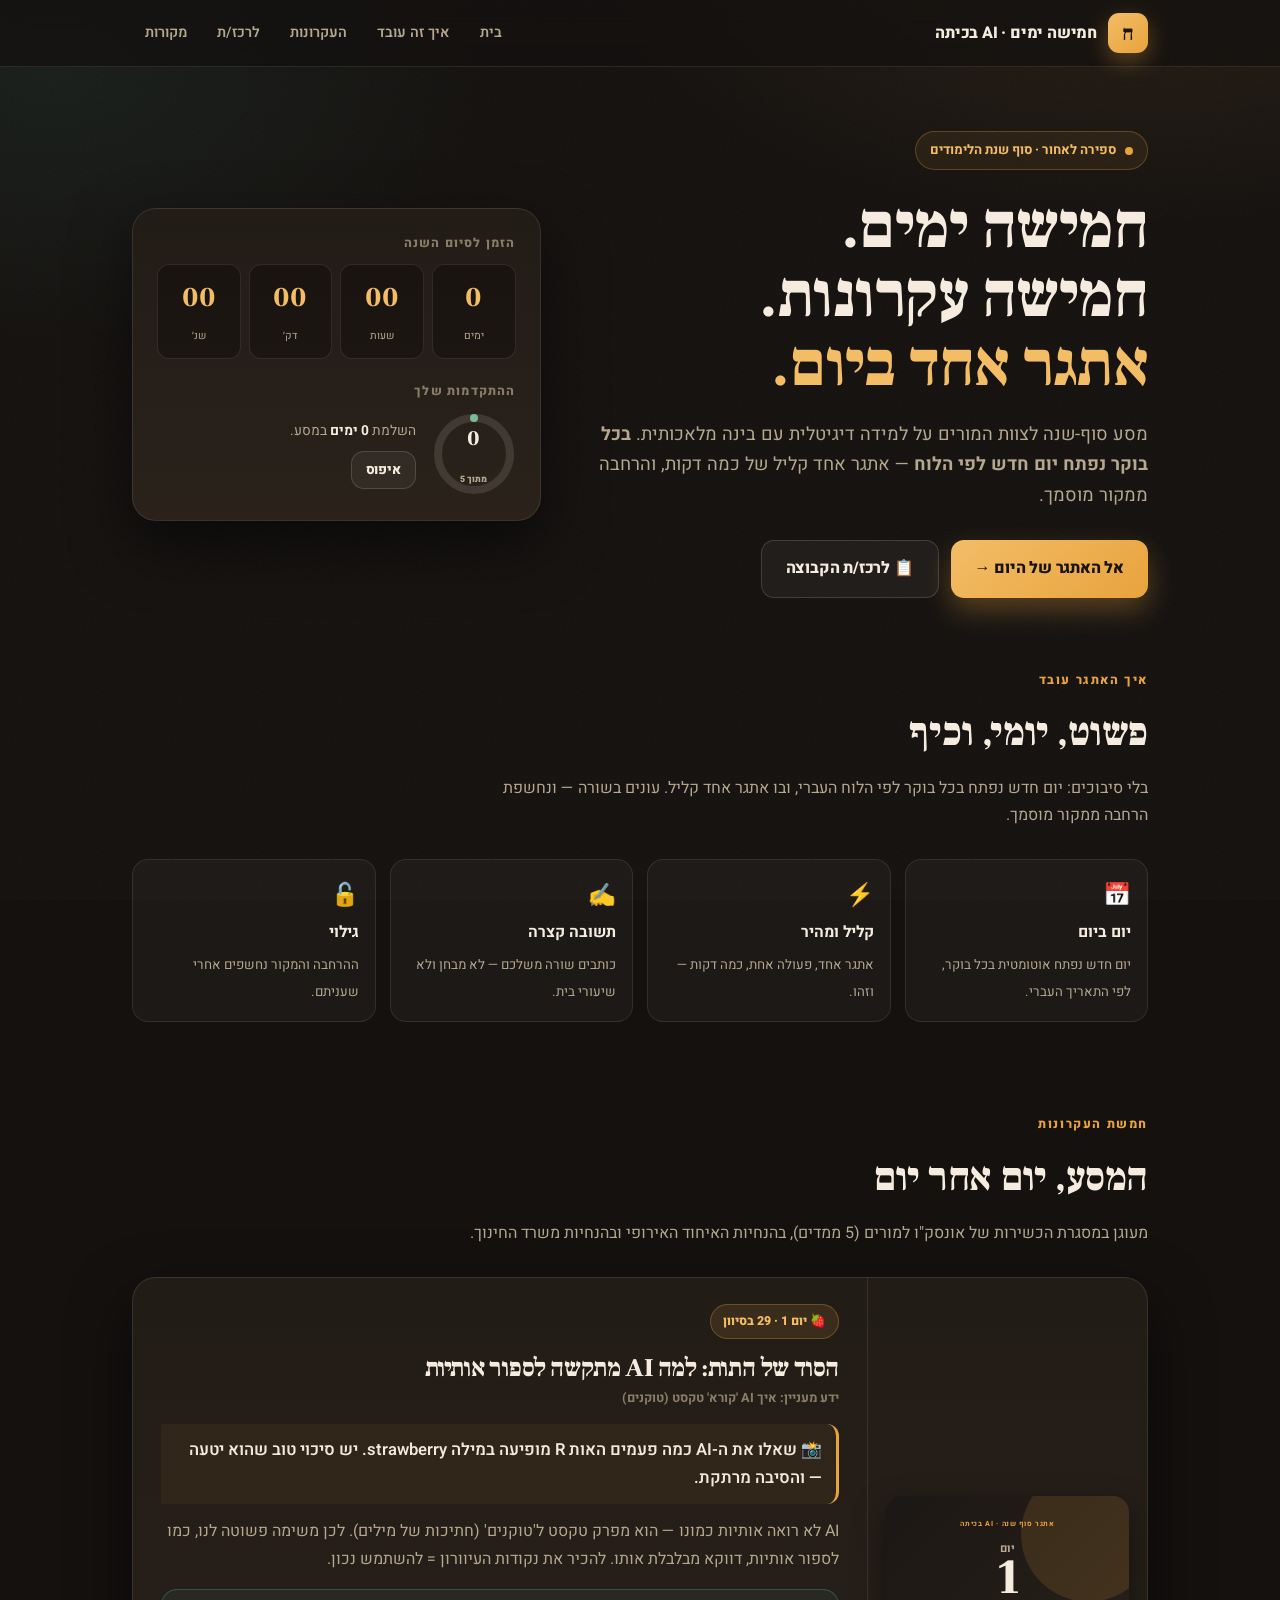
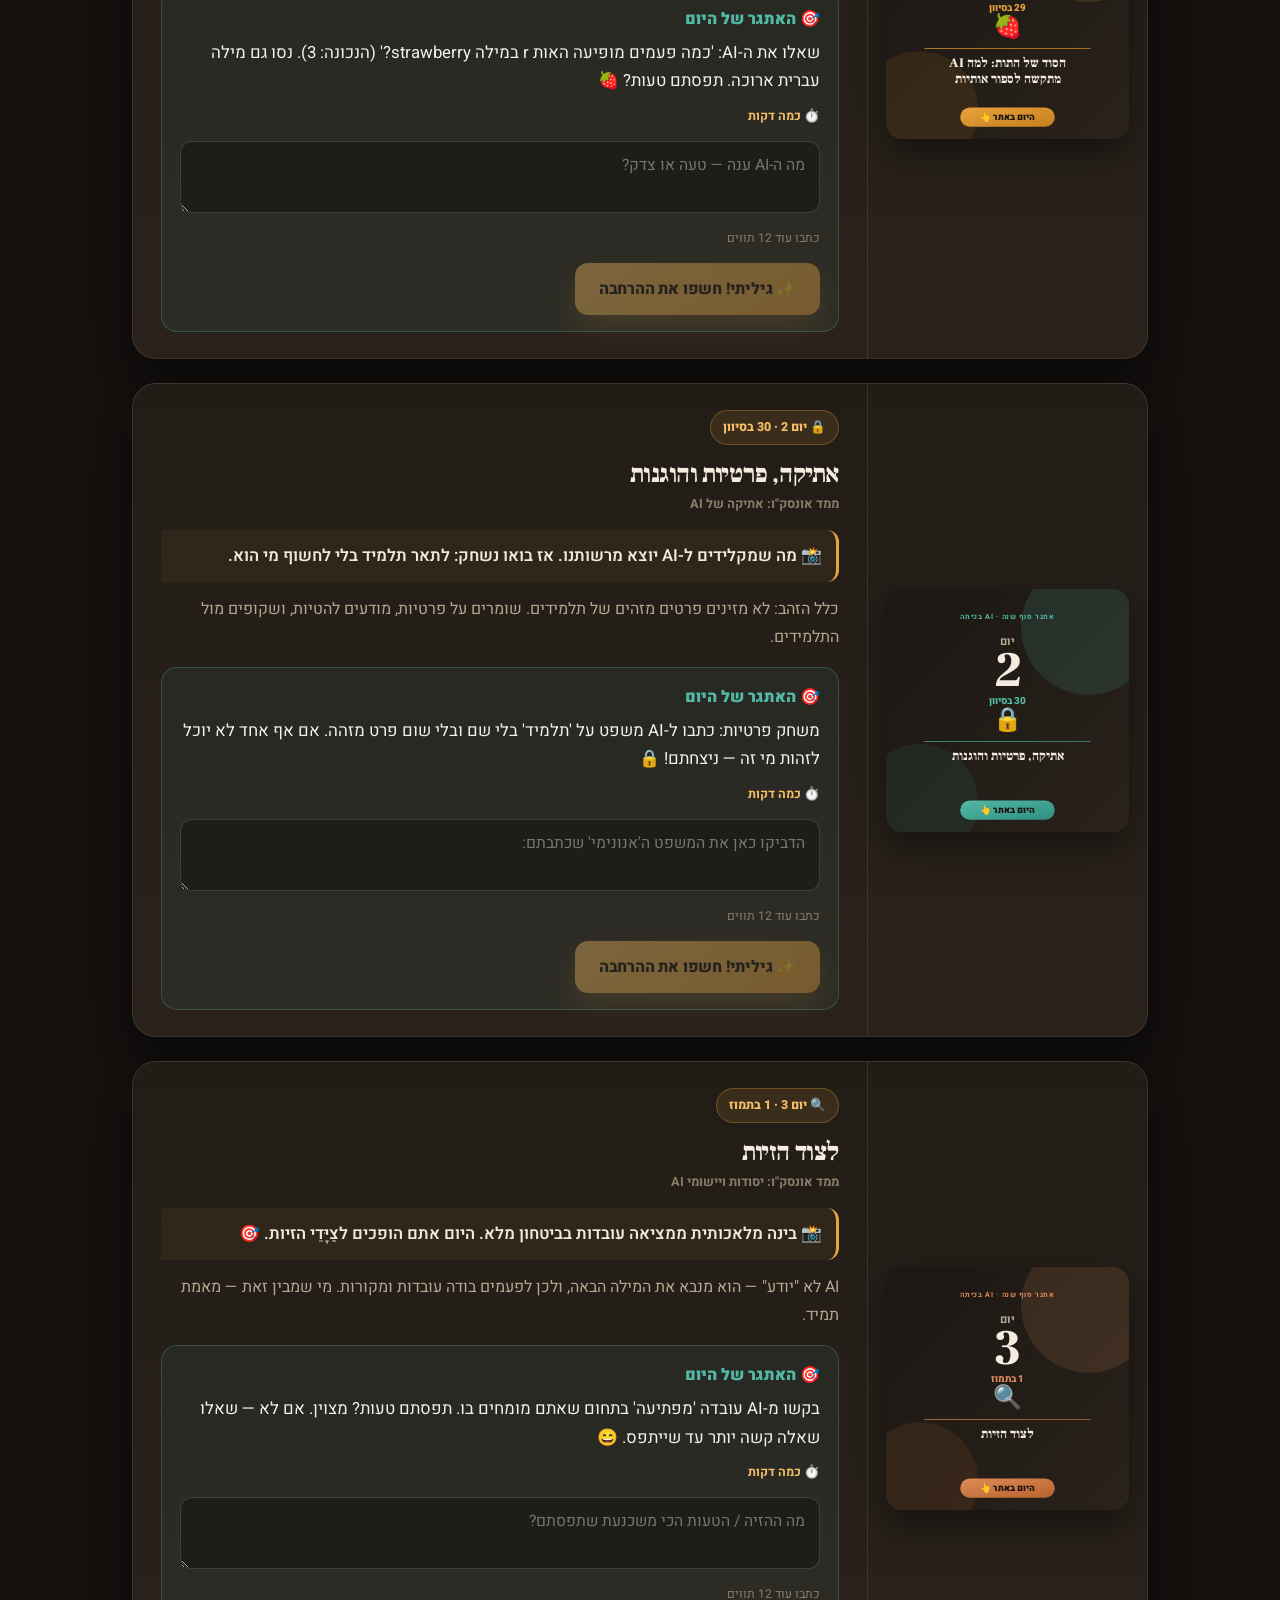
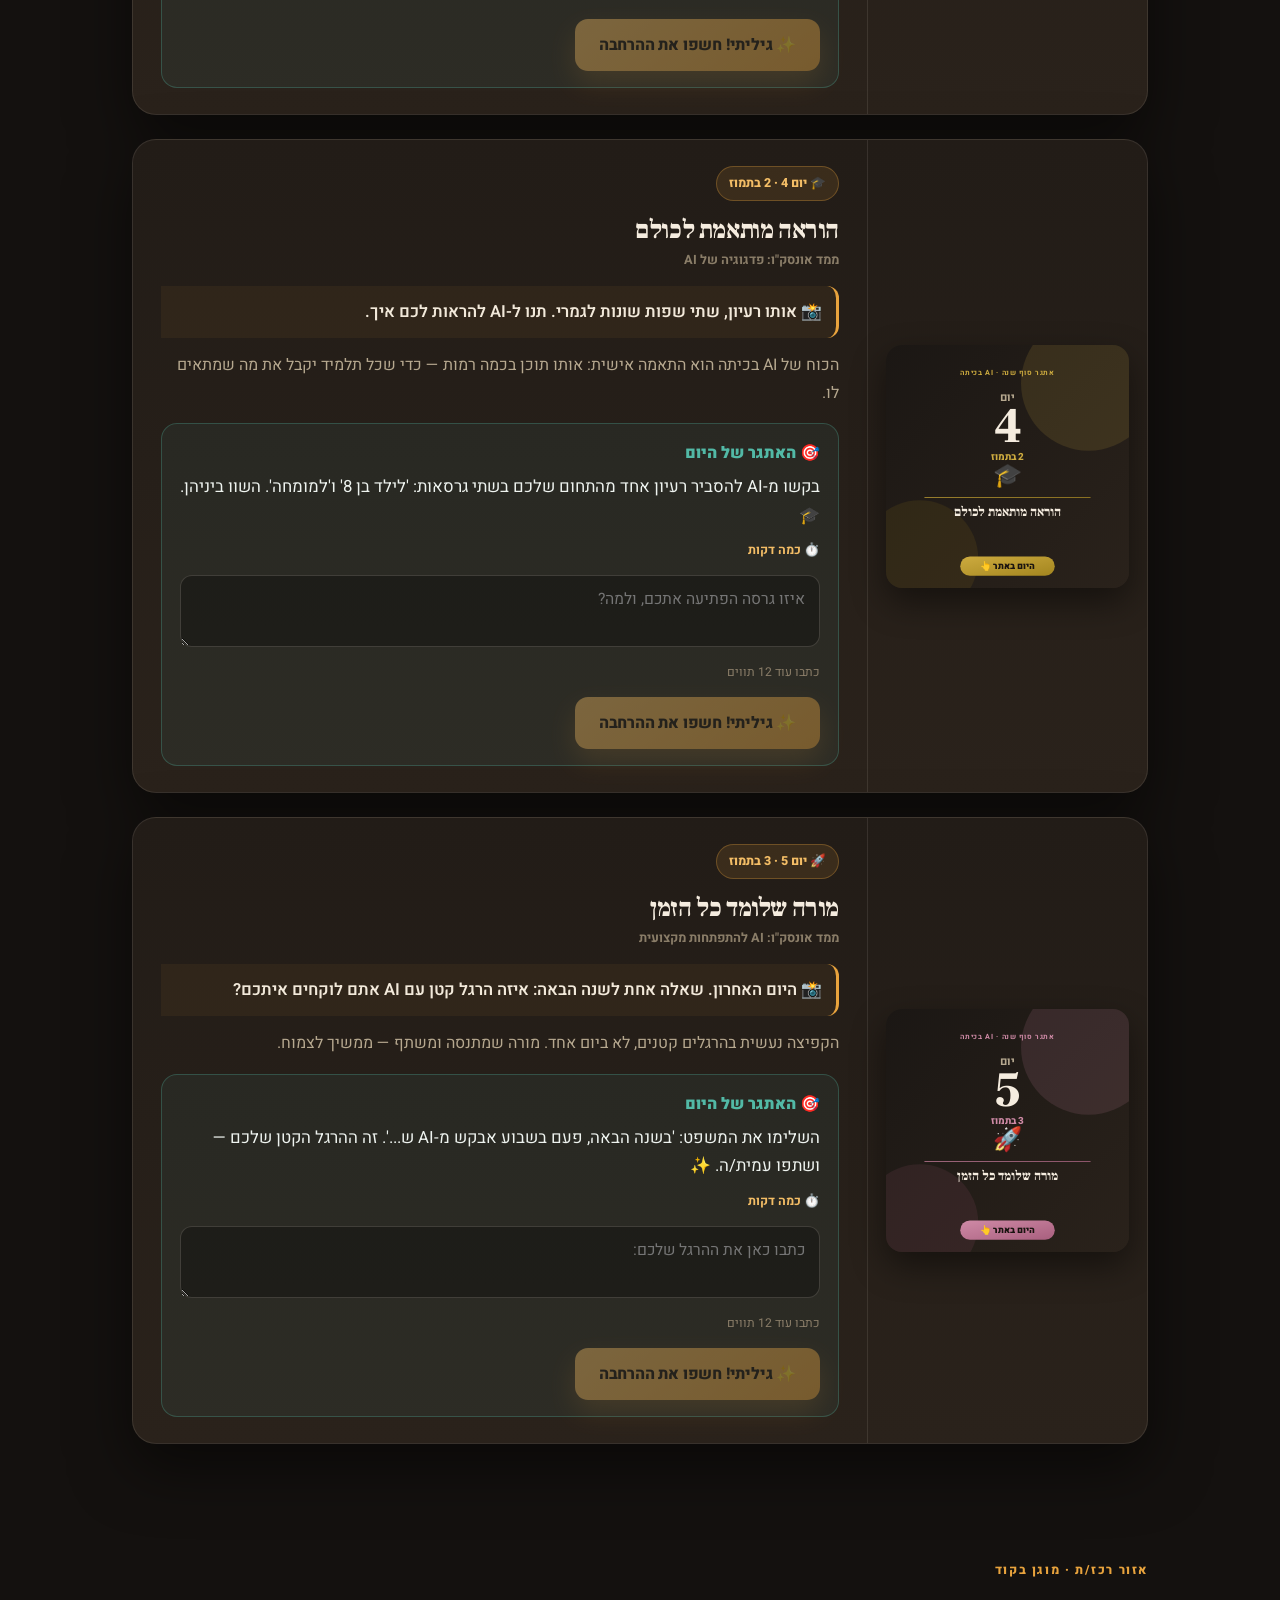
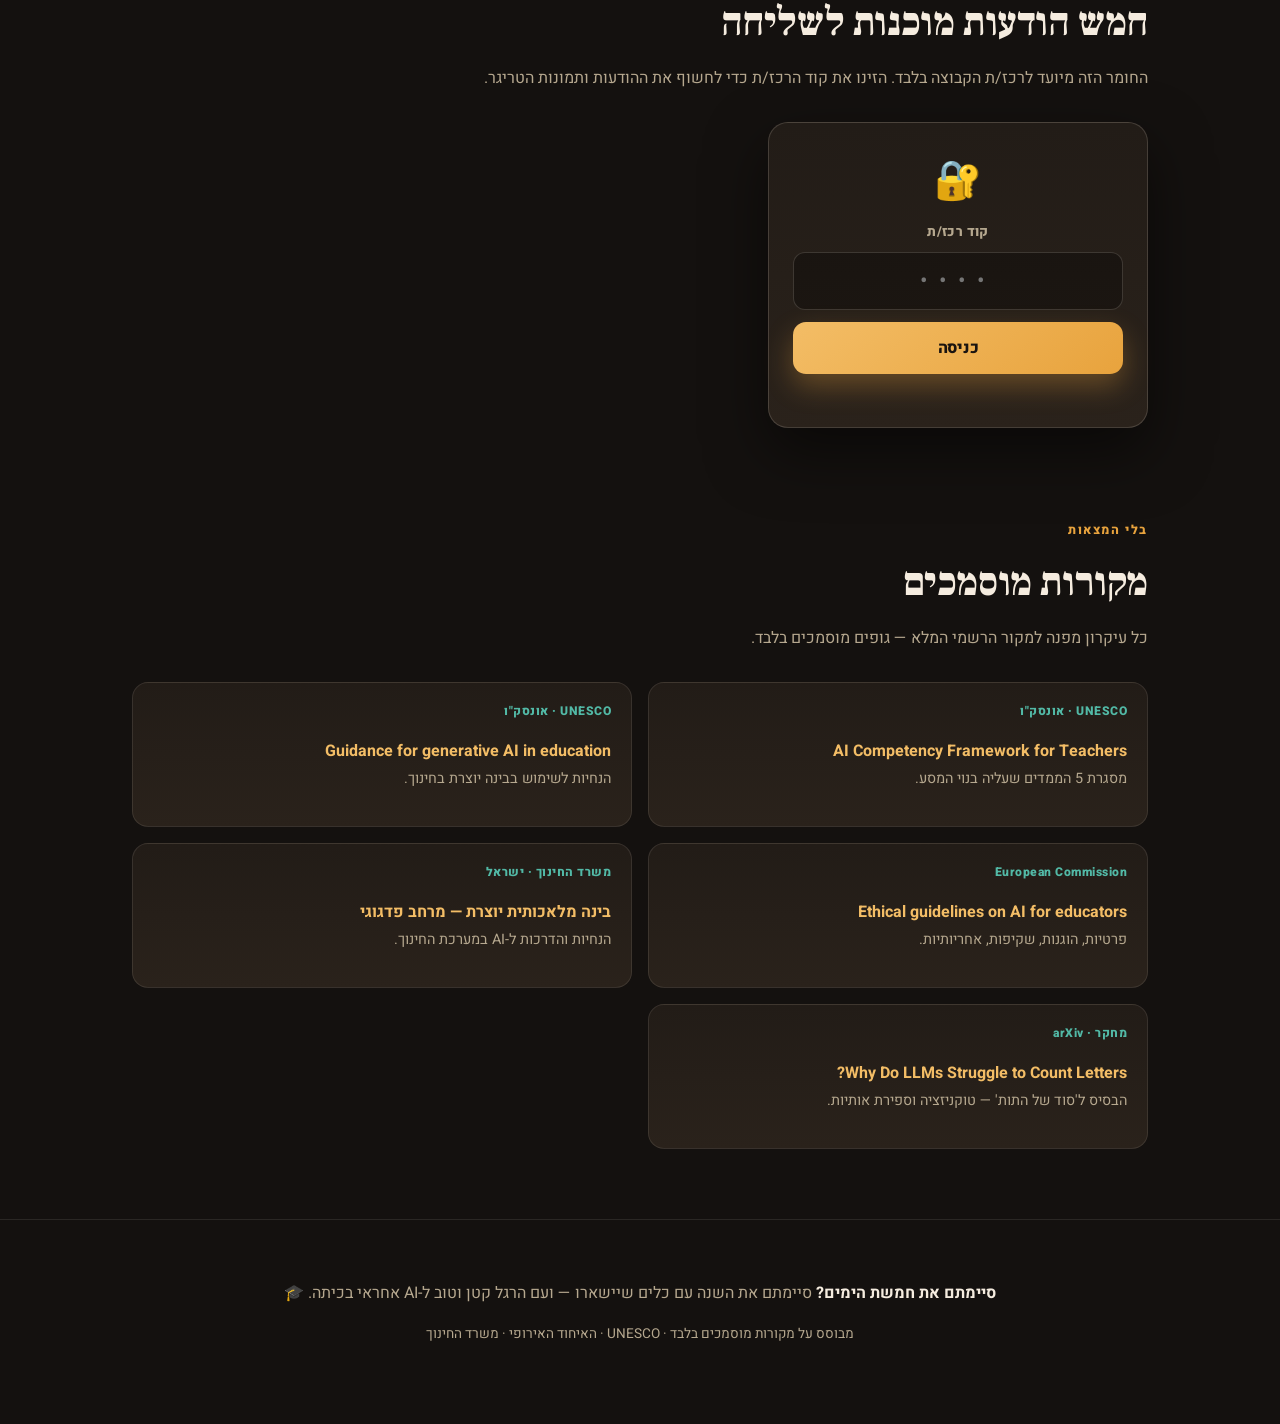
==== commit 899f8d23: "Replace Day 1 with 'interesting knowledge' day: AI tokenization / counting letters" ====
--- a/index.html
+++ b/index.html
@@ -290,6 +290,7 @@
       <div class="srccard"><div class="org">UNESCO · אונסק"ו</div><p><a href="https://www.unesco.org/en/articles/guidance-generative-ai-education-and-research" target="_blank" rel="noopener">Guidance for generative AI in education</a><br/><span style="color:var(--muted);font-size:.9rem">הנחיות לשימוש בבינה יוצרת בחינוך.</span></p></div>
       <div class="srccard"><div class="org">European Commission</div><p><a href="https://education.ec.europa.eu/focus-topics/digital-education/actions/plan/ethical-guidelines-for-educators-on-using-artificial-intelligence" target="_blank" rel="noopener">Ethical guidelines on AI for educators</a><br/><span style="color:var(--muted);font-size:.9rem">פרטיות, הוגנות, שקיפות, אחריותיות.</span></p></div>
       <div class="srccard"><div class="org">משרד החינוך · ישראל</div><p><a href="https://pop.education.gov.il/sherutey-tiksuv-bachinuch/creative-artificial-intelligence/" target="_blank" rel="noopener">בינה מלאכותית יוצרת — מרחב פדגוגי</a><br/><span style="color:var(--muted);font-size:.9rem">הנחיות והדרכות ל-AI במערכת החינוך.</span></p></div>
+      <div class="srccard"><div class="org">מחקר · arXiv</div><p><a href="https://arxiv.org/abs/2412.18626" target="_blank" rel="noopener">Why Do LLMs Struggle to Count Letters?</a><br/><span style="color:var(--muted);font-size:.9rem">הבסיס ל'סוד של התות' — טוקניזציה וספירת אותיות.</span></p></div>
     </div>
   </div>
 </section>
@@ -318,16 +319,16 @@
 
 /* ===== DATA — מעוגן במסגרת אונסק"ו (5 ממדים) ===== */
 const DAYS=[
- {idx:1,icon:"🧭",c1:"#e8a33d",c2:"#c47e1e",
-  title:"המורה במרכז — לא המכונה",
-  dim:"ממד אונסק\"ו: חשיבה ממוקדת-אדם",
-  trigger:"AI יכול לכתוב הרבה. אבל יש משפט אחד שרק את/ה — שמכיר/ה את הכיתה — יכול/ה לכתוב.",
-  principle:"בינה מלאכותית מעצימה את שיקול הדעת שלכם, לא מחליפה אותו. ההחלטה והקשר עם התלמיד נשארים אצלכם.",
-  task:"תנו ל-AI לכתוב הודעה קצרה להורים על השיעור — ואז הוסיפו משפט אחד אישי שרק מי שמכיר את הכיתה שלכם היה כותב. 😏",
-  prompt:"מה המשפט ה'אנושי' שהוספתם?",
-  expandTitle:"למה זה העיקרון הראשון?",
-  expand:["מסגרת אונסק\"ו פותחת בדיוק כאן: AI צריך לשרת את היכולת האנושית ולקדם כבוד, צדק והכלה.","בפועל: ה-AI מציע, המורה מחליט. הוא מנסח טיוטה, אתם מתאימים לכיתה ולתלמיד.","כך הטכנולוגיה לוקחת את העומס, ואתם מתפנים לקשר ולחינוך."],
-  src:{label:"מסגרת אונסק\"ו למורים",url:"https://www.unesco.org/en/articles/ai-competency-framework-teachers"}},
+ {idx:1,icon:"🍓",c1:"#e8a33d",c2:"#c47e1e",
+  title:"הסוד של התות: למה AI מתקשה לספור אותיות",
+  dim:"ידע מעניין: איך AI 'קורא' טקסט (טוקנים)",
+  trigger:"שאלו את ה-AI כמה פעמים האות R מופיעה במילה strawberry. יש סיכוי טוב שהוא יטעה — והסיבה מרתקת.",
+  principle:"AI לא רואה אותיות כמונו — הוא מפרק טקסט ל'טוקנים' (חתיכות של מילים). לכן משימה פשוטה לנו, כמו לספור אותיות, דווקא מבלבלת אותו. להכיר את נקודות העיוורון = להשתמש נכון.",
+  task:"שאלו את ה-AI: 'כמה פעמים מופיעה האות r במילה strawberry?' (הנכונה: 3). נסו גם מילה עברית ארוכה. תפסתם טעות? 🍓",
+  prompt:"מה ה-AI ענה — טעה או צדק?",
+  expandTitle:"למה זה קורה? (טוקנים)",
+  expand:["מודלים של שפה לא מעבדים אותיות בודדות אלא 'טוקנים' — חתיכות של מילים. למשל strawberry עשויה להתפרק ל-straw + berry.","כשהמילה כבר מפורקת לחתיכות, ה-AI כמעט 'לא רואה' את האותיות הבודדות שבתוכן — ולכן ספירה מדויקת נכשלת.","המסקנה המרתקת: AI מבריק במשימות מורכבות (ניסוח, תרגום, רעיונות) ודווקא נכשל ב'טריוויאליות'. מי שמכיר את הגבולות מנצל את הכוח ונזהר בחולשות.","טיפ לכיתה: הדגמה מצוינת לתלמידים ש-AI הוא כלי עם חוזקות וחולשות — לא 'קסם'."],
+  src:{label:"מחקר: למה LLM מתקשה לספור אותיות (arXiv)",url:"https://arxiv.org/abs/2412.18626"}},
 
  {idx:2,icon:"🔒",c1:"#52b9a6",c2:"#2f8f7f",
   title:"אתיקה, פרטיות והוגנות",
@@ -513,7 +514,7 @@
 
 /* ===== COORDINATOR MESSAGES ===== */
 const MSG=[
- `🚀 *מתחילים!* אתגר סוף שנה לצוות — 5 ימים, 5 עקרונות ל-AI בכיתה.\n\n🧭 *יום 1: המורה במרכז, לא המכונה.*\nתנו ל-AI לכתוב הודעה להורים — והוסיפו משפט אחד שרק אתם הייתם כותבים.\n\n📅 יום חדש נפתח באתר בכל בוקר. כמה דקות בלבד 👇`,
+ `🚀 *מתחילים!* אתגר סוף שנה לצוות — 5 ימים של ידע מעניין על AI בכיתה.\n\n🍓 *יום 1: הסוד של התות.*\nשאלו את ה-AI כמה פעמים האות R מופיעה ב-strawberry... יש סיכוי טוב שהוא יטעה! והסיבה מרתקת.\n\n📅 יום חדש נפתח באתר בכל בוקר. כמה דקות בלבד 👇`,
  `🔒 *יום 2: אתיקה ופרטיות.*\nמה קורה למידע על התלמידים כשמקלידים אותו ל-AI?\n\nמשחק היום: לכתוב משפט על 'תלמיד' בלי שאף אחד יזהה מי זה.\n\n👈 האתגר מחכה באתר.`,
  `🔍 *יום 3: צַיָּדֵי הזיות!*\nה-AI ממציא עובדות בביטחון מלא. היום אתם תופסים אותו.\n\nבקשו עובדה מפתיעה בתחום שלכם — וראו אם תתפסו טעות. 😄\n\n👈 האתגר באתר.`,
  `🎓 *יום 4: הוראה מותאמת.*\nאותו רעיון בשתי שפות: 'לילד בן 8' ו'למומחה'.\n\nתנו ל-AI להראות לכם איך עושים הבדלה בדקות.\n\n👈 האתגר באתר.`,
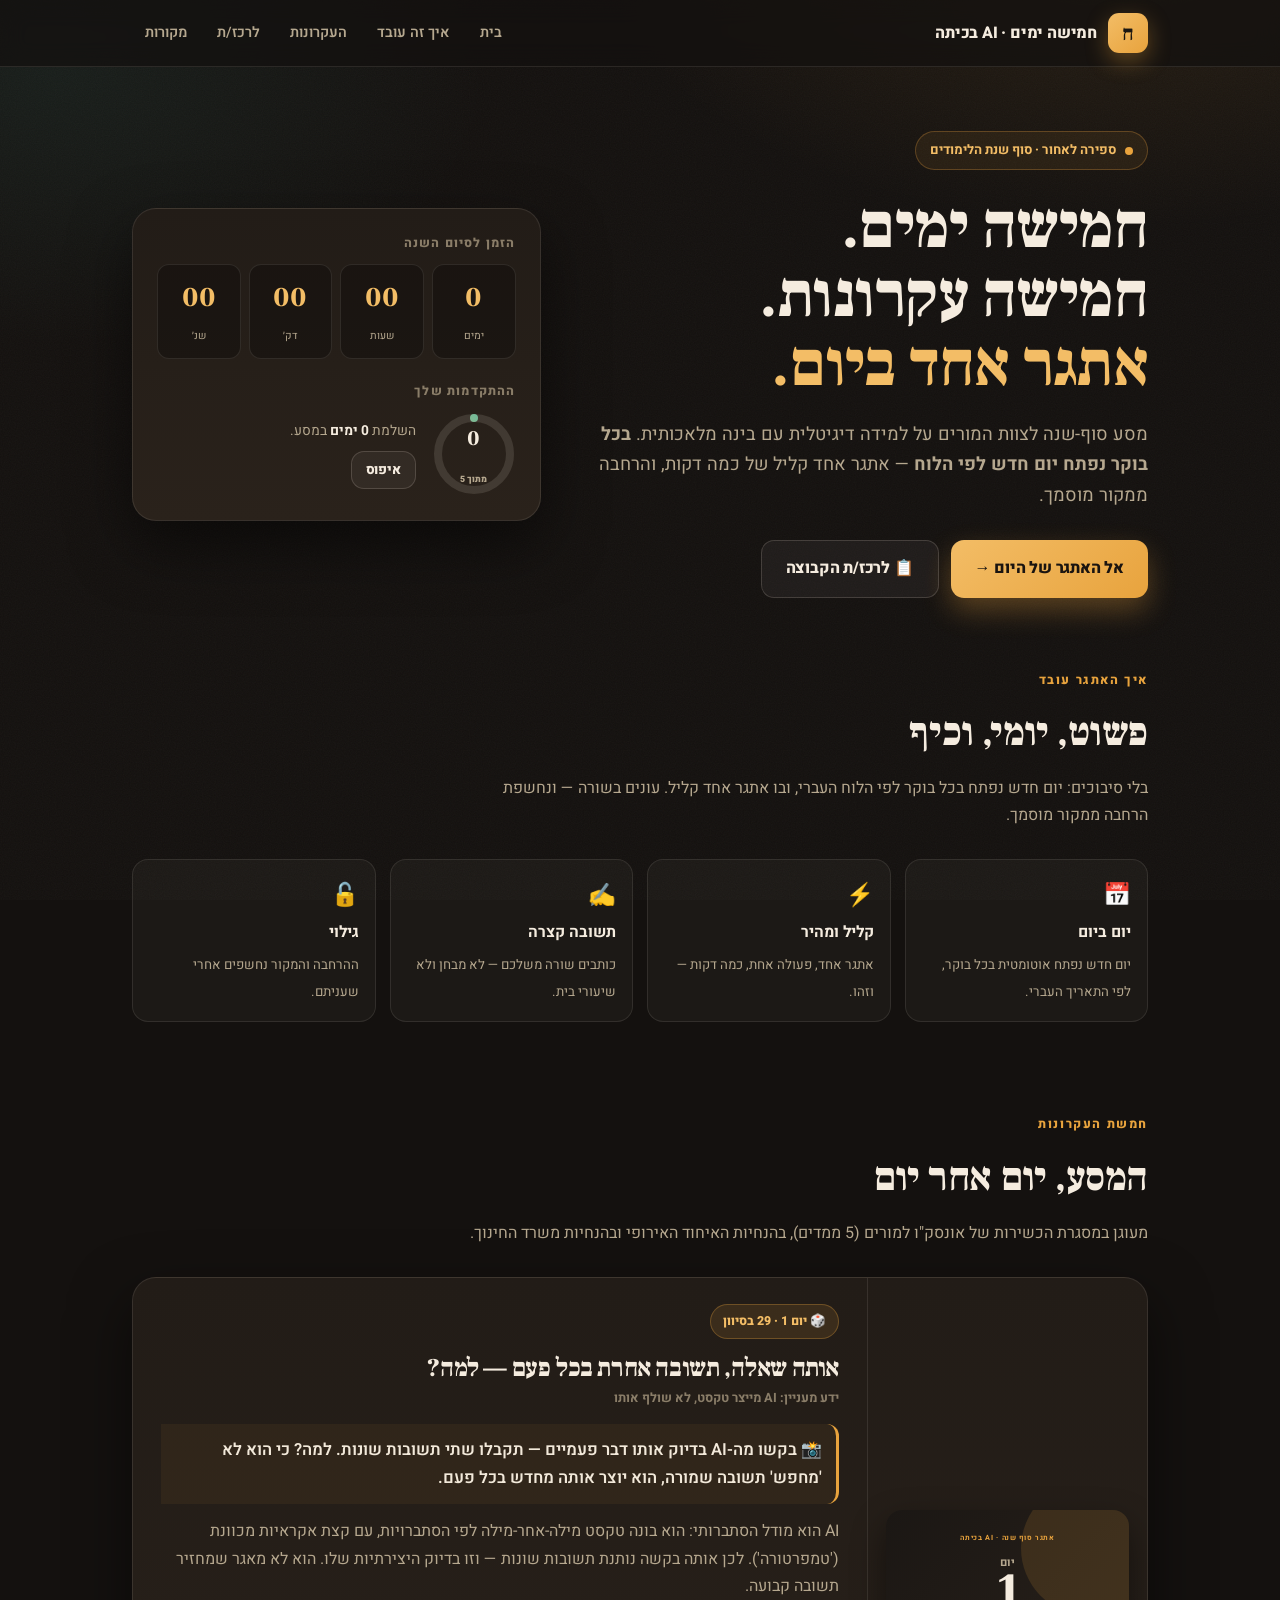
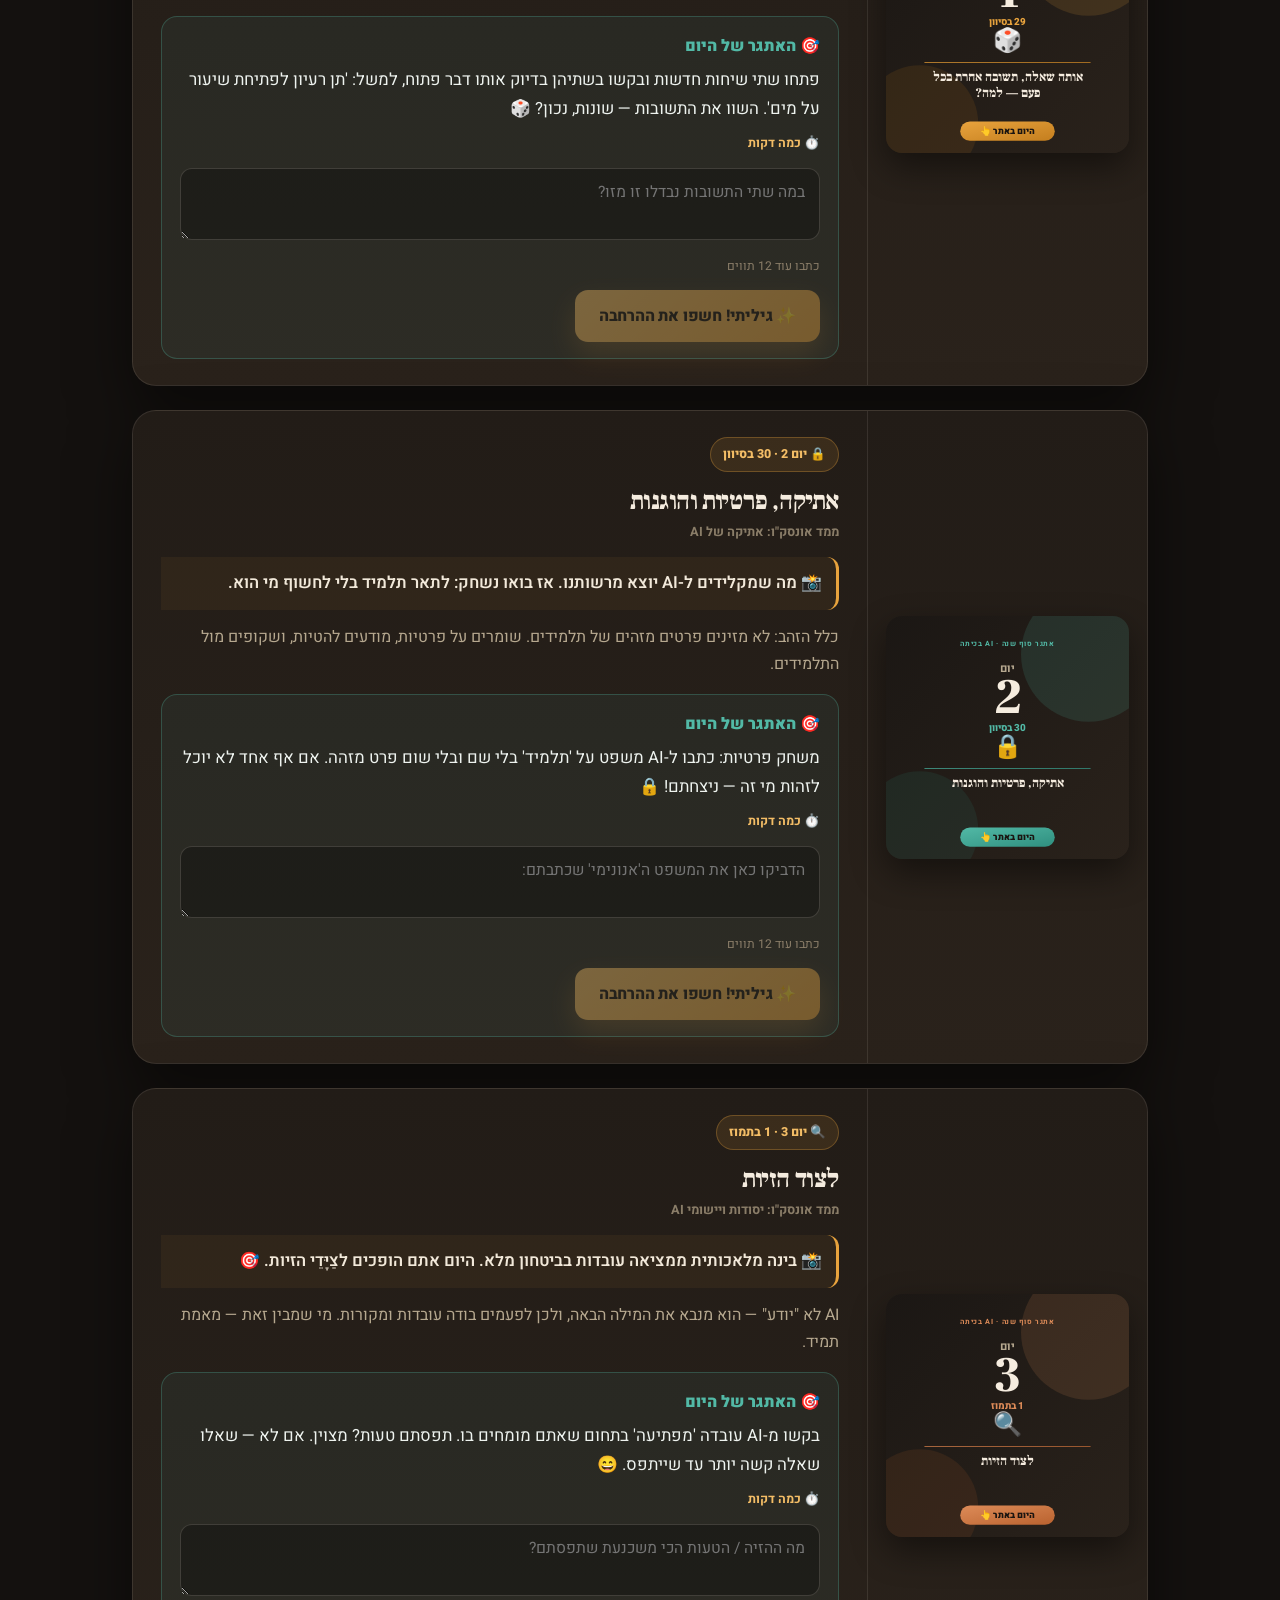
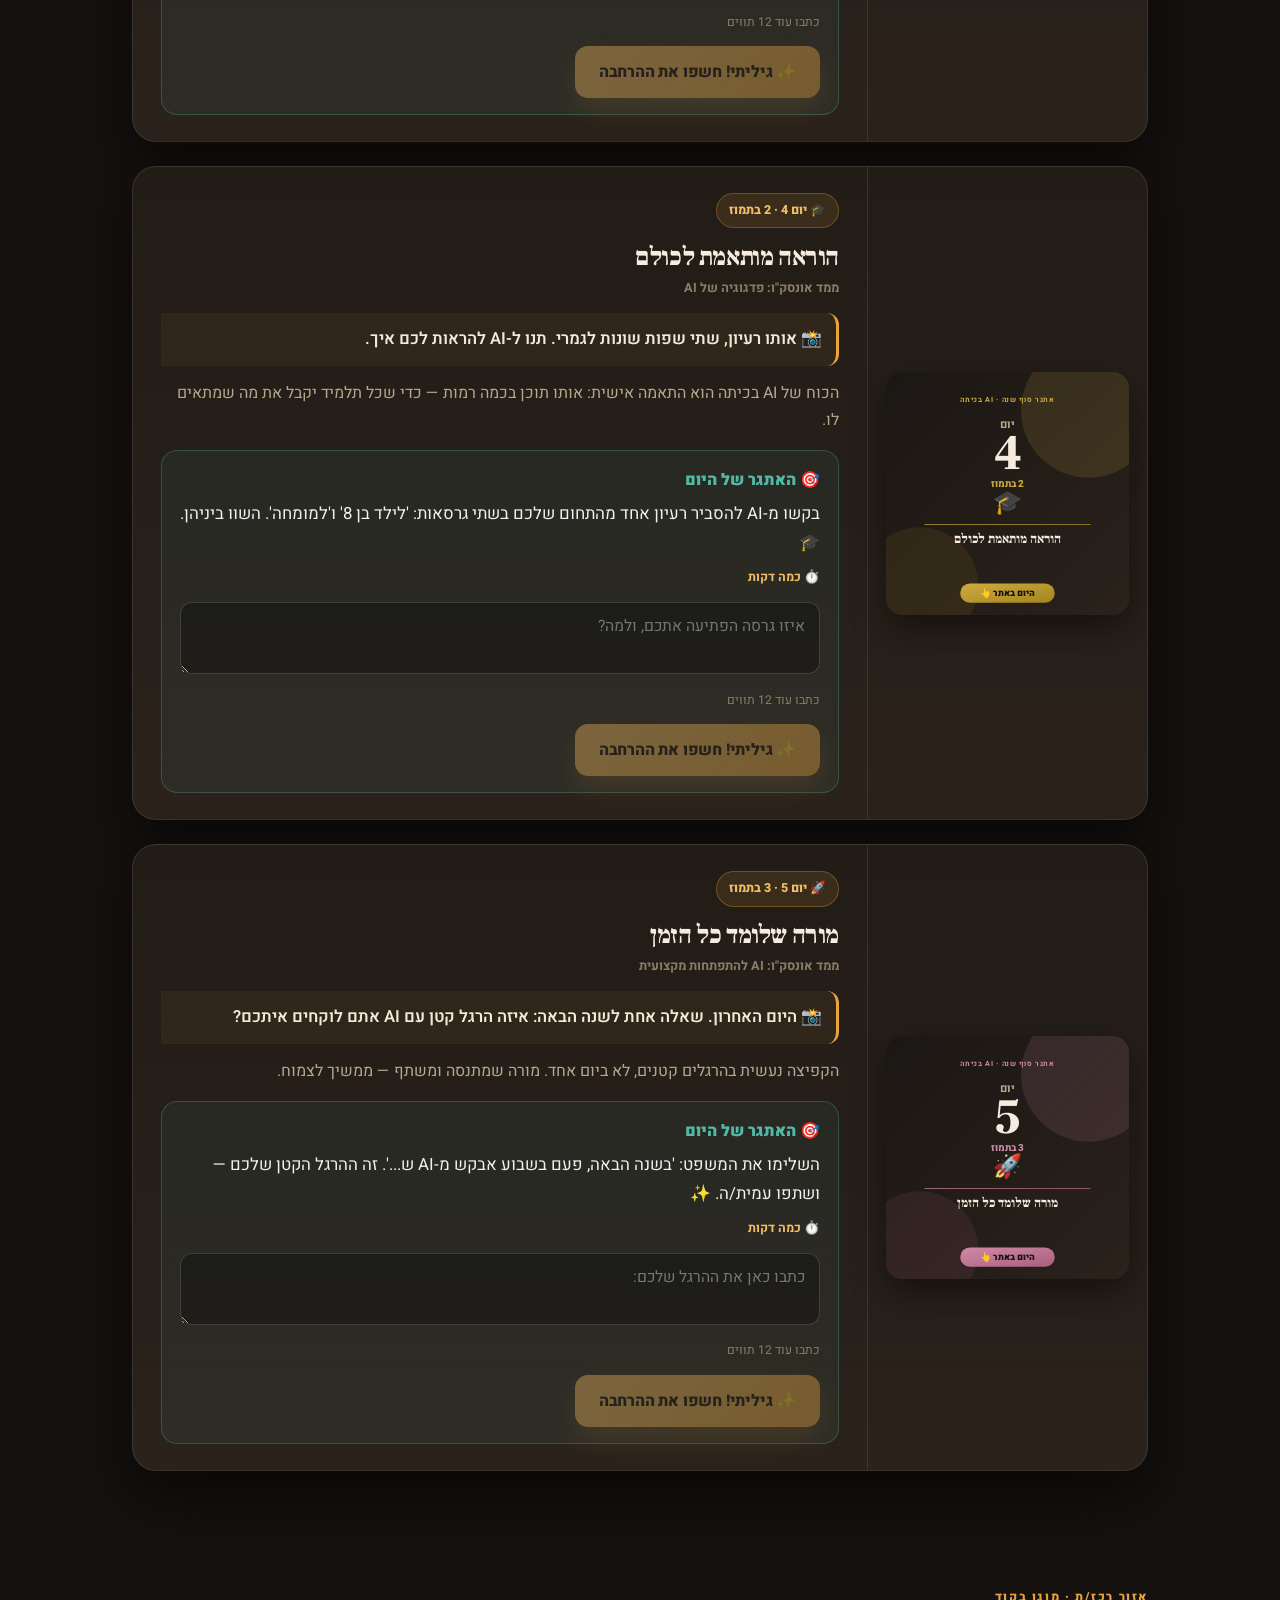
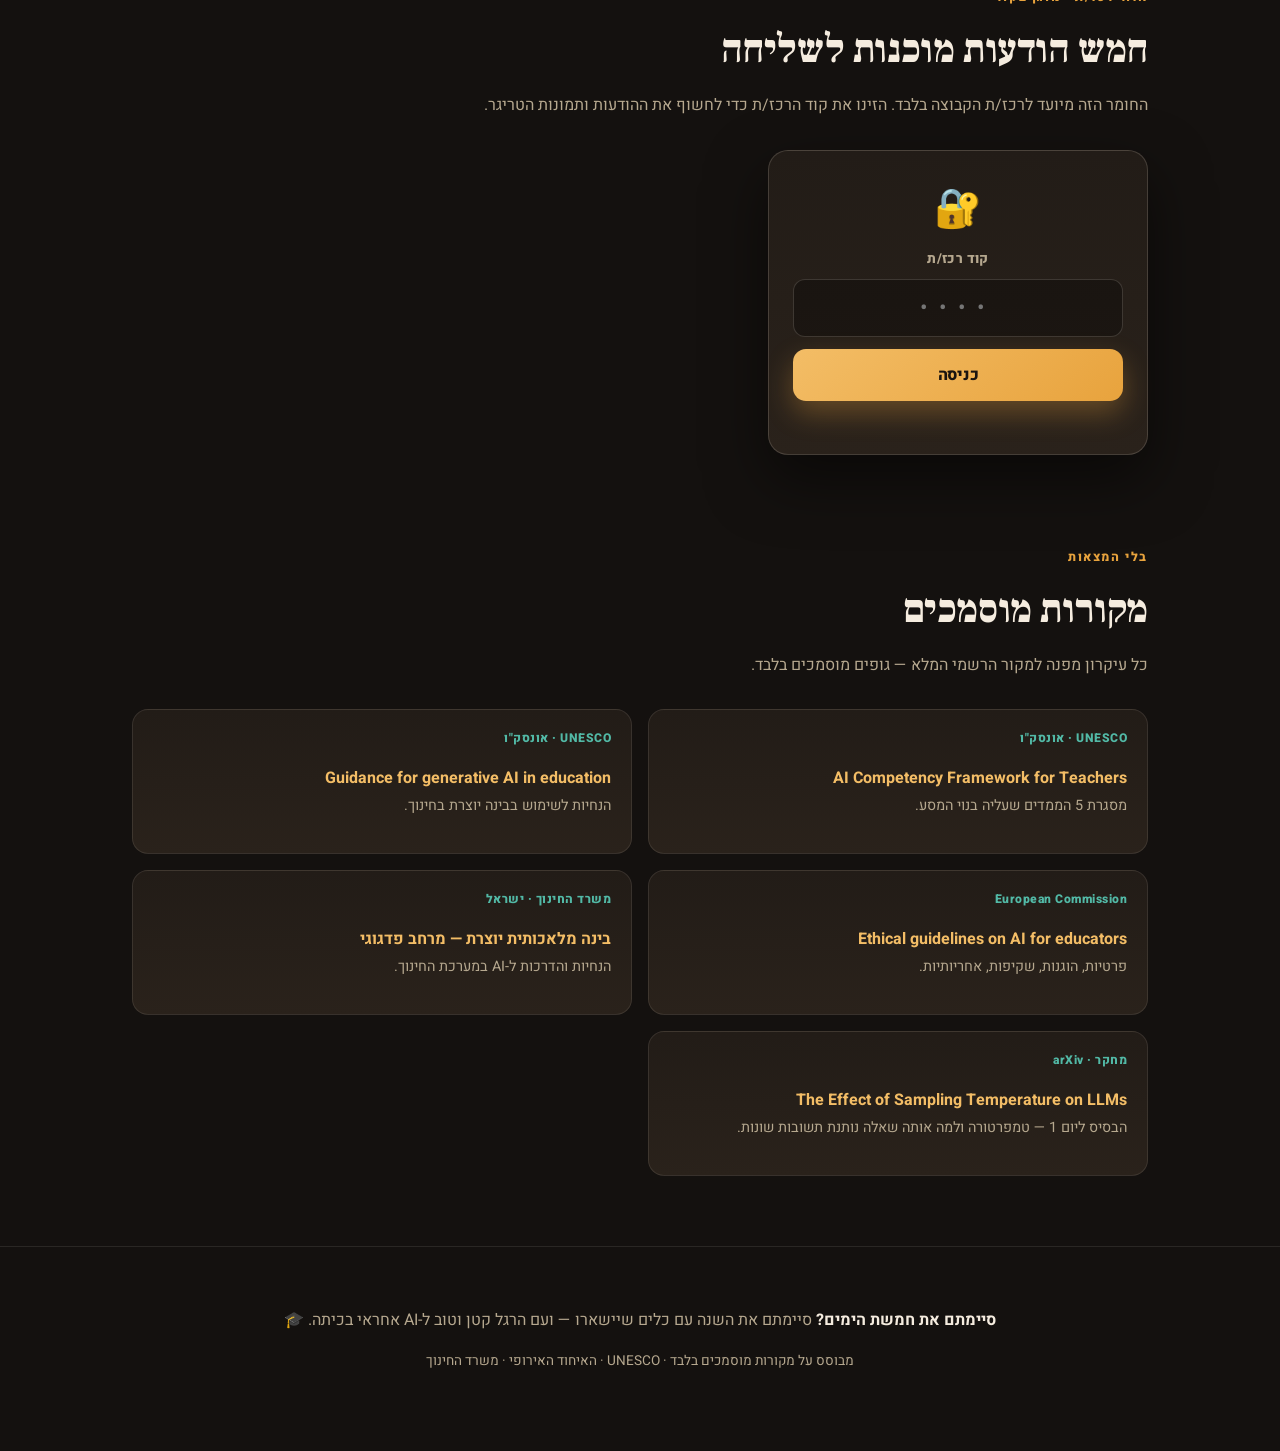
==== commit 76487d31: "Day 1: swap to reliable demo (same prompt, different answers / temperature)" ====
--- a/index.html
+++ b/index.html
@@ -290,7 +290,7 @@
       <div class="srccard"><div class="org">UNESCO · אונסק"ו</div><p><a href="https://www.unesco.org/en/articles/guidance-generative-ai-education-and-research" target="_blank" rel="noopener">Guidance for generative AI in education</a><br/><span style="color:var(--muted);font-size:.9rem">הנחיות לשימוש בבינה יוצרת בחינוך.</span></p></div>
       <div class="srccard"><div class="org">European Commission</div><p><a href="https://education.ec.europa.eu/focus-topics/digital-education/actions/plan/ethical-guidelines-for-educators-on-using-artificial-intelligence" target="_blank" rel="noopener">Ethical guidelines on AI for educators</a><br/><span style="color:var(--muted);font-size:.9rem">פרטיות, הוגנות, שקיפות, אחריותיות.</span></p></div>
       <div class="srccard"><div class="org">משרד החינוך · ישראל</div><p><a href="https://pop.education.gov.il/sherutey-tiksuv-bachinuch/creative-artificial-intelligence/" target="_blank" rel="noopener">בינה מלאכותית יוצרת — מרחב פדגוגי</a><br/><span style="color:var(--muted);font-size:.9rem">הנחיות והדרכות ל-AI במערכת החינוך.</span></p></div>
-      <div class="srccard"><div class="org">מחקר · arXiv</div><p><a href="https://arxiv.org/abs/2412.18626" target="_blank" rel="noopener">Why Do LLMs Struggle to Count Letters?</a><br/><span style="color:var(--muted);font-size:.9rem">הבסיס ל'סוד של התות' — טוקניזציה וספירת אותיות.</span></p></div>
+      <div class="srccard"><div class="org">מחקר · arXiv</div><p><a href="https://arxiv.org/abs/2402.05201" target="_blank" rel="noopener">The Effect of Sampling Temperature on LLMs</a><br/><span style="color:var(--muted);font-size:.9rem">הבסיס ליום 1 — טמפרטורה ולמה אותה שאלה נותנת תשובות שונות.</span></p></div>
     </div>
   </div>
 </section>
@@ -319,16 +319,16 @@
 
 /* ===== DATA — מעוגן במסגרת אונסק"ו (5 ממדים) ===== */
 const DAYS=[
- {idx:1,icon:"🍓",c1:"#e8a33d",c2:"#c47e1e",
-  title:"הסוד של התות: למה AI מתקשה לספור אותיות",
-  dim:"ידע מעניין: איך AI 'קורא' טקסט (טוקנים)",
-  trigger:"שאלו את ה-AI כמה פעמים האות R מופיעה במילה strawberry. יש סיכוי טוב שהוא יטעה — והסיבה מרתקת.",
-  principle:"AI לא רואה אותיות כמונו — הוא מפרק טקסט ל'טוקנים' (חתיכות של מילים). לכן משימה פשוטה לנו, כמו לספור אותיות, דווקא מבלבלת אותו. להכיר את נקודות העיוורון = להשתמש נכון.",
-  task:"שאלו את ה-AI: 'כמה פעמים מופיעה האות r במילה strawberry?' (הנכונה: 3). נסו גם מילה עברית ארוכה. תפסתם טעות? 🍓",
-  prompt:"מה ה-AI ענה — טעה או צדק?",
-  expandTitle:"למה זה קורה? (טוקנים)",
-  expand:["מודלים של שפה לא מעבדים אותיות בודדות אלא 'טוקנים' — חתיכות של מילים. למשל strawberry עשויה להתפרק ל-straw + berry.","כשהמילה כבר מפורקת לחתיכות, ה-AI כמעט 'לא רואה' את האותיות הבודדות שבתוכן — ולכן ספירה מדויקת נכשלת.","המסקנה המרתקת: AI מבריק במשימות מורכבות (ניסוח, תרגום, רעיונות) ודווקא נכשל ב'טריוויאליות'. מי שמכיר את הגבולות מנצל את הכוח ונזהר בחולשות.","טיפ לכיתה: הדגמה מצוינת לתלמידים ש-AI הוא כלי עם חוזקות וחולשות — לא 'קסם'."],
-  src:{label:"מחקר: למה LLM מתקשה לספור אותיות (arXiv)",url:"https://arxiv.org/abs/2412.18626"}},
+ {idx:1,icon:"🎲",c1:"#e8a33d",c2:"#c47e1e",
+  title:"אותה שאלה, תשובה אחרת בכל פעם — למה?",
+  dim:"ידע מעניין: AI מייצר טקסט, לא שולף אותו",
+  trigger:"בקשו מה-AI בדיוק אותו דבר פעמיים — תקבלו שתי תשובות שונות. למה? כי הוא לא 'מחפש' תשובה שמורה, הוא יוצר אותה מחדש בכל פעם.",
+  principle:"AI הוא מודל הסתברותי: הוא בונה טקסט מילה-אחר-מילה לפי הסתברויות, עם קצת אקראיות מכוונת ('טמפרטורה'). לכן אותה בקשה נותנת תשובות שונות — וזו בדיוק היצירתיות שלו. הוא לא מאגר שמחזיר תשובה קבועה.",
+  task:"פתחו שתי שיחות חדשות ובקשו בשתיהן בדיוק אותו דבר פתוח, למשל: 'תן רעיון לפתיחת שיעור על מים'. השוו את התשובות — שונות, נכון? 🎲",
+  prompt:"במה שתי התשובות נבדלו זו מזו?",
+  expandTitle:"למה אותה שאלה לא נותנת אותה תשובה?",
+  expand:["מודל שפה לא שומר תשובות מוכנות. הוא מייצר טקסט מילה אחר מילה, ובכל צעד בוחר את המילה הבאה מתוך התפלגות הסתברויות.","פרמטר בשם 'טמפרטורה' מוסיף אקראיות מכוונת: נמוכה = תשובות צפויות ויציבות, גבוהה = תשובות יצירתיות ומגוונות.","לכן AI מצוין לסיעור מוחות (כל פעם רעיון אחר!), אך פחות אמין כשצריך תשובה אחת מדויקת וקבועה — שם מאמתים מול מקור.","טיפ לכיתה: הראו לתלמידים שאותה הנחיה נותנת תשובות שונות — הוכחה ש-AI הוא שותף יצירתי, לא מנוע חיפוש."],
+  src:{label:"מחקר: השפעת הטמפרטורה על LLM (arXiv)",url:"https://arxiv.org/abs/2402.05201"}},
 
  {idx:2,icon:"🔒",c1:"#52b9a6",c2:"#2f8f7f",
   title:"אתיקה, פרטיות והוגנות",
@@ -514,7 +514,7 @@
 
 /* ===== COORDINATOR MESSAGES ===== */
 const MSG=[
- `🚀 *מתחילים!* אתגר סוף שנה לצוות — 5 ימים של ידע מעניין על AI בכיתה.\n\n🍓 *יום 1: הסוד של התות.*\nשאלו את ה-AI כמה פעמים האות R מופיעה ב-strawberry... יש סיכוי טוב שהוא יטעה! והסיבה מרתקת.\n\n📅 יום חדש נפתח באתר בכל בוקר. כמה דקות בלבד 👇`,
+ `🚀 *מתחילים!* אתגר סוף שנה לצוות — 5 ימים של ידע מעניין על AI בכיתה.\n\n🎲 *יום 1: אותה שאלה, תשובה אחרת בכל פעם.*\nבקשו מה-AI אותו דבר פעמיים — ותקבלו שתי תשובות שונות. למה?? התשובה מפתיעה.\n\n📅 יום חדש נפתח באתר בכל בוקר. כמה דקות בלבד 👇`,
  `🔒 *יום 2: אתיקה ופרטיות.*\nמה קורה למידע על התלמידים כשמקלידים אותו ל-AI?\n\nמשחק היום: לכתוב משפט על 'תלמיד' בלי שאף אחד יזהה מי זה.\n\n👈 האתגר מחכה באתר.`,
  `🔍 *יום 3: צַיָּדֵי הזיות!*\nה-AI ממציא עובדות בביטחון מלא. היום אתם תופסים אותו.\n\nבקשו עובדה מפתיעה בתחום שלכם — וראו אם תתפסו טעות. 😄\n\n👈 האתגר באתר.`,
  `🎓 *יום 4: הוראה מותאמת.*\nאותו רעיון בשתי שפות: 'לילד בן 8' ו'למומחה'.\n\nתנו ל-AI להראות לכם איך עושים הבדלה בדקות.\n\n👈 האתגר באתר.`,
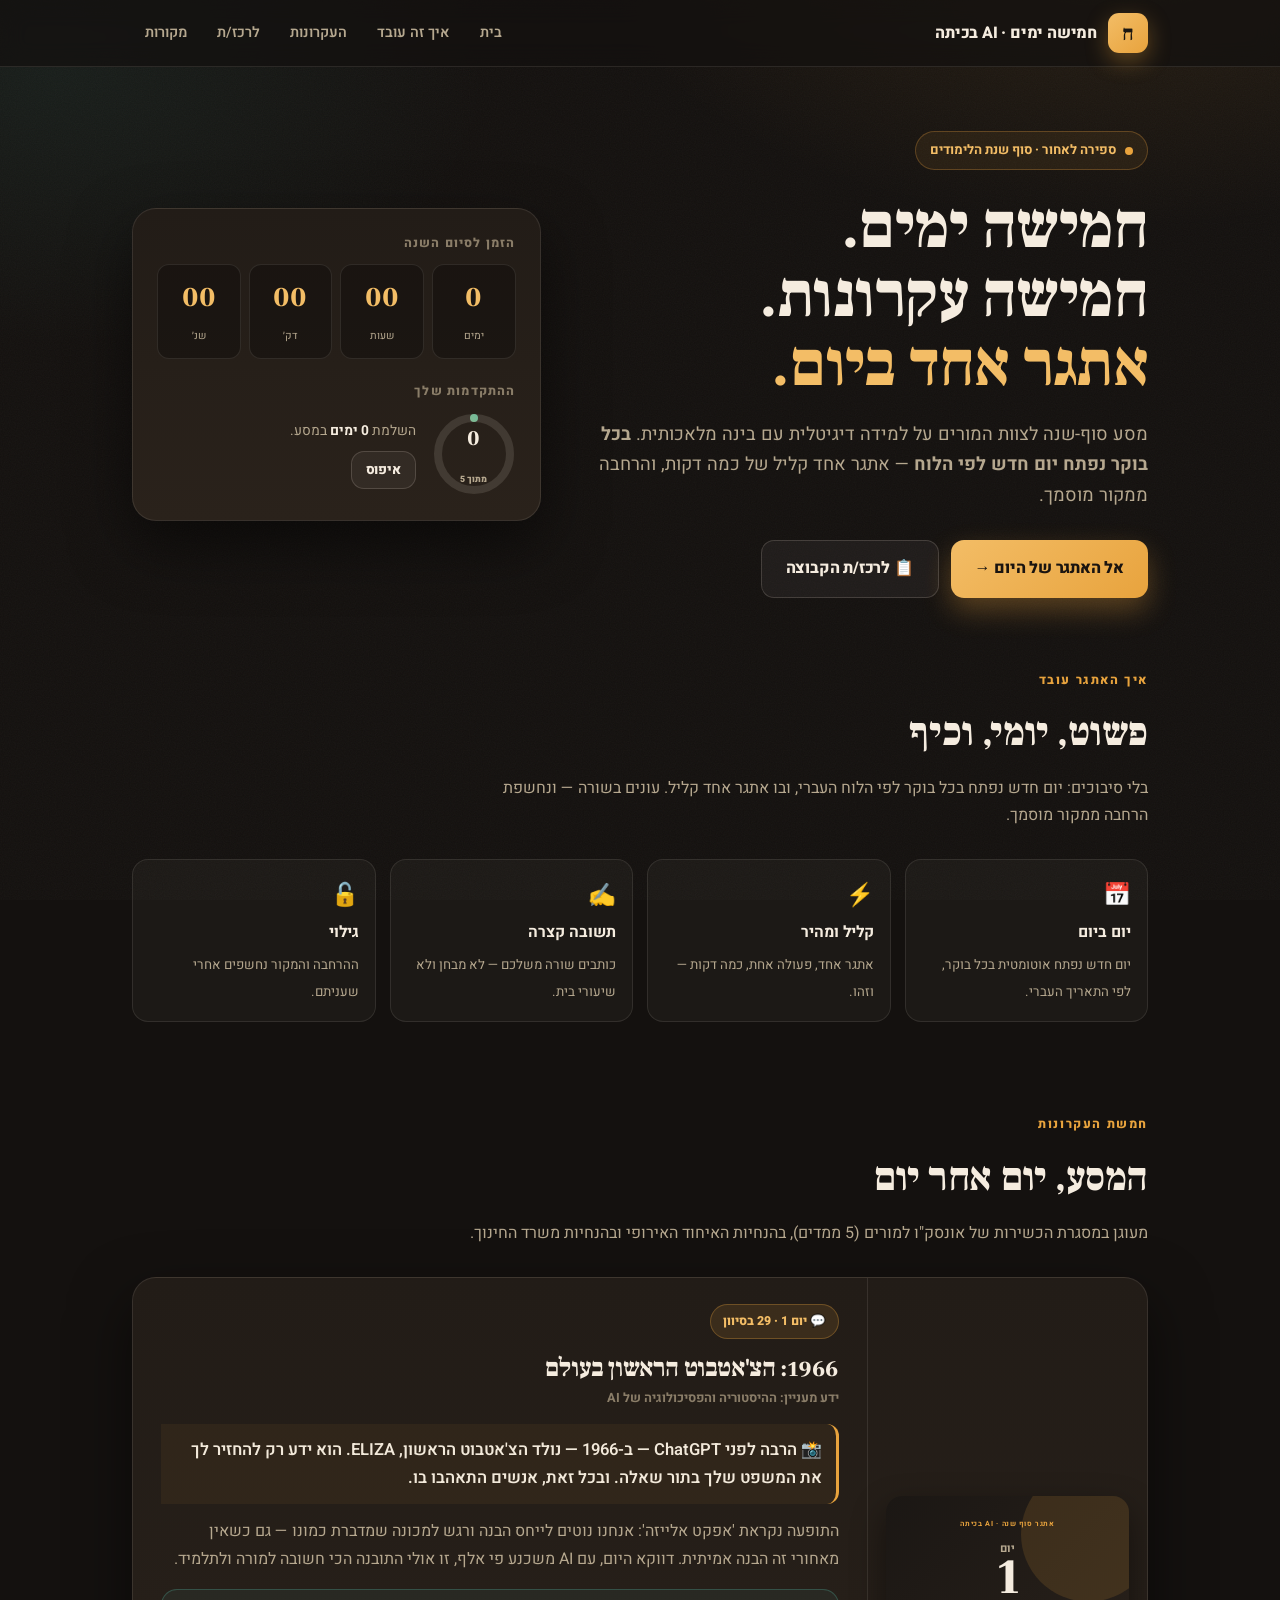
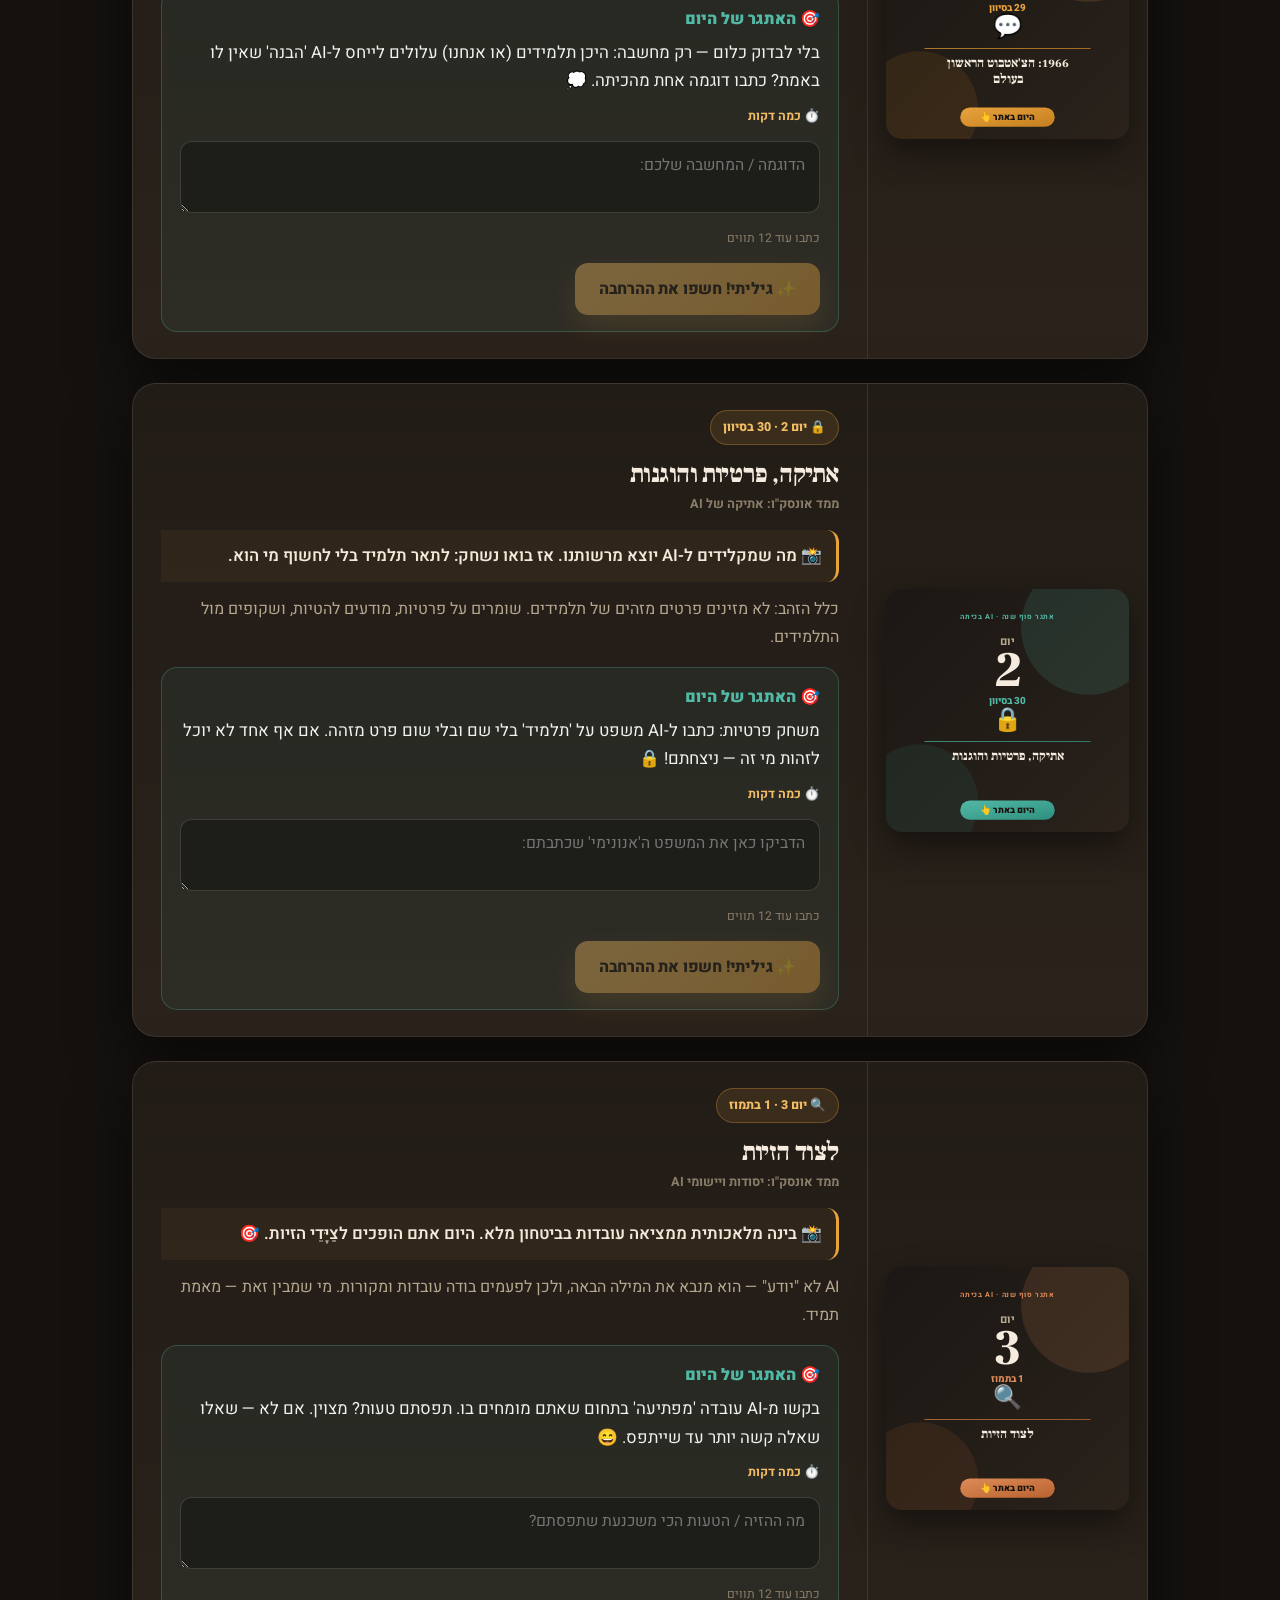
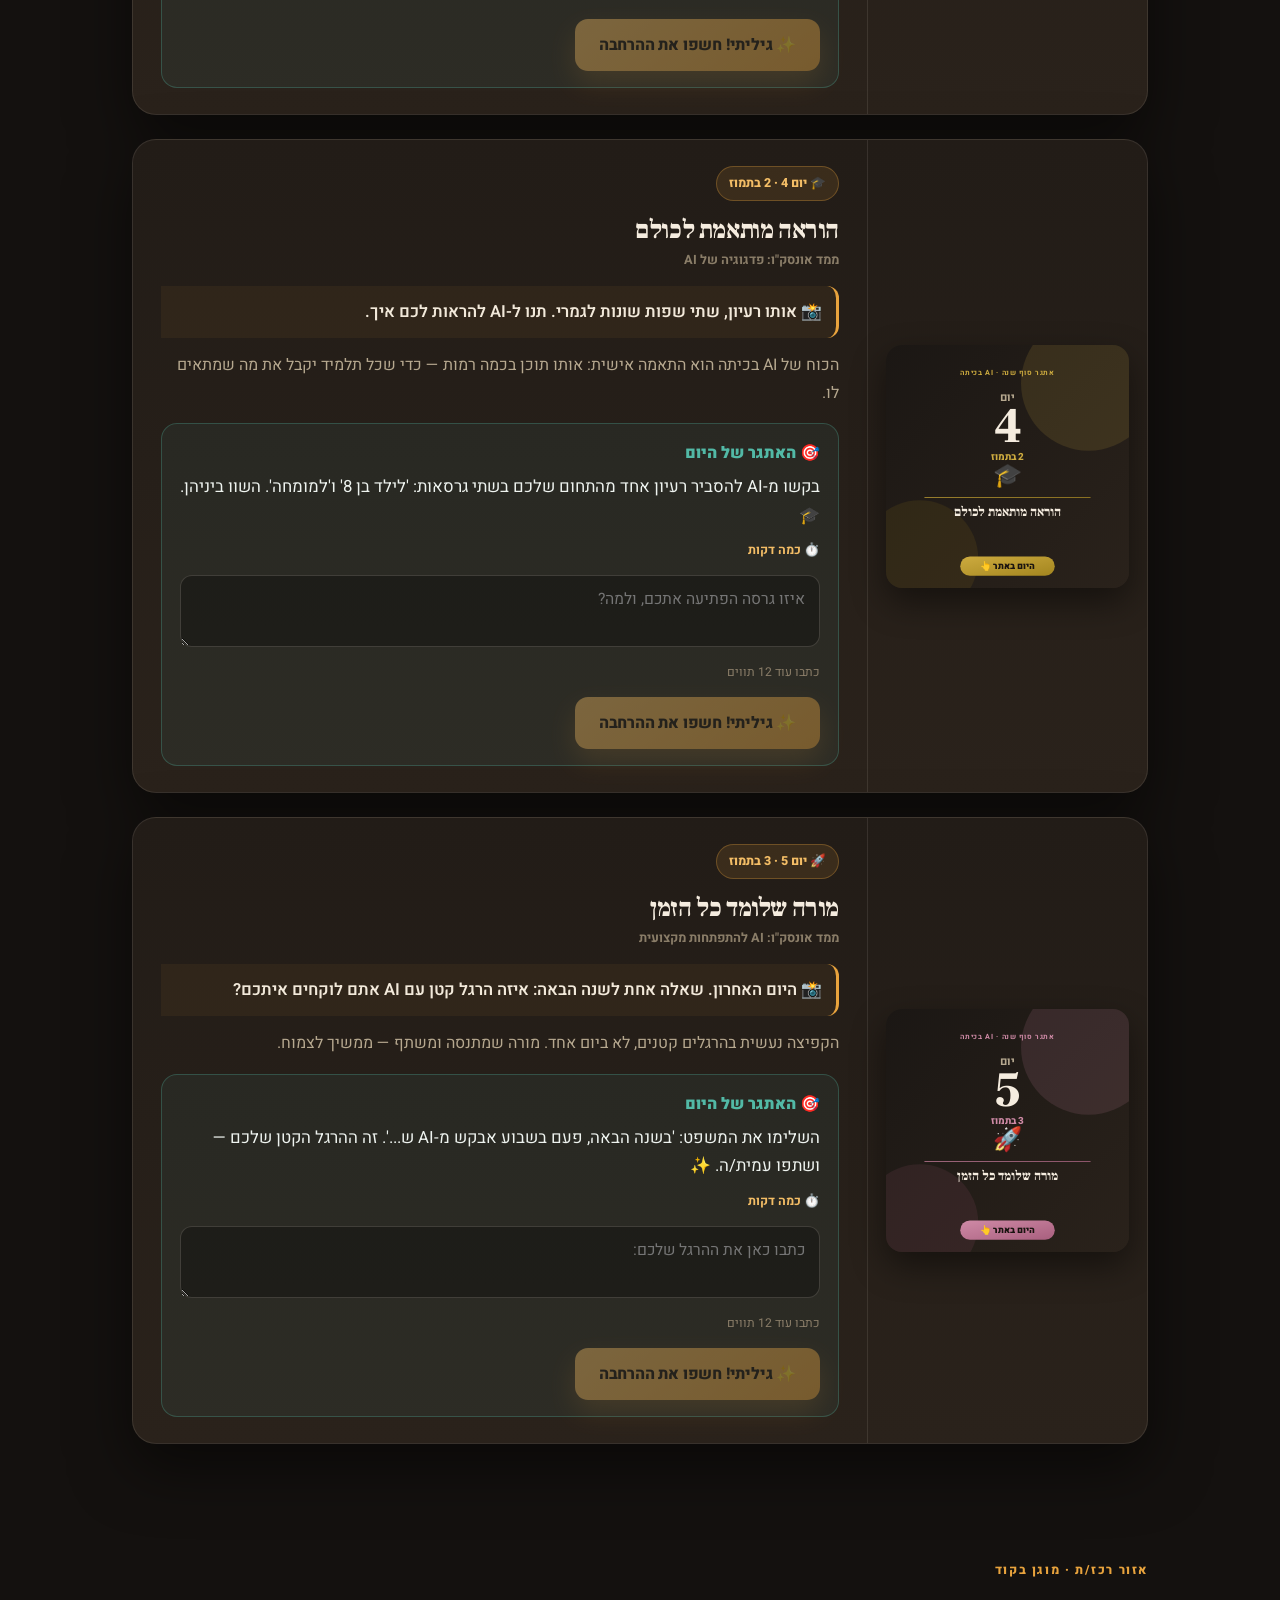
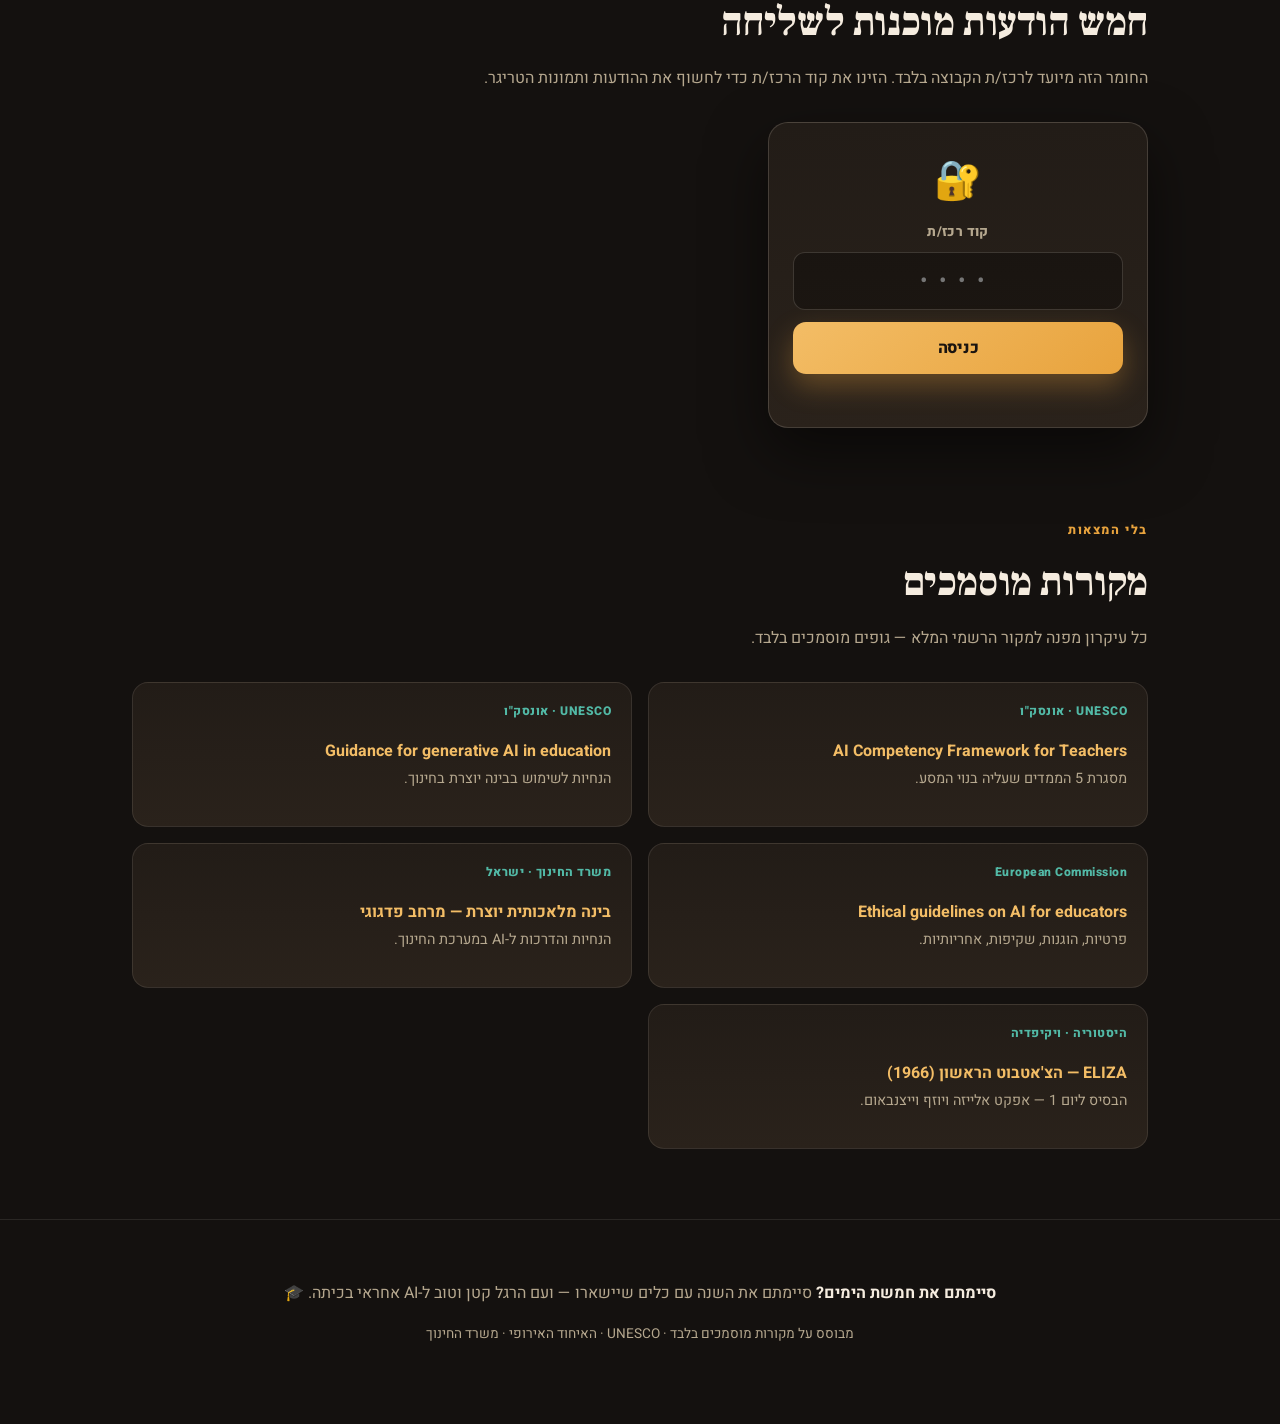
==== commit 8f254197: "Day 1: read-only interesting fact about ELIZA (1966), no AI test" ====
--- a/index.html
+++ b/index.html
@@ -290,7 +290,7 @@
       <div class="srccard"><div class="org">UNESCO · אונסק"ו</div><p><a href="https://www.unesco.org/en/articles/guidance-generative-ai-education-and-research" target="_blank" rel="noopener">Guidance for generative AI in education</a><br/><span style="color:var(--muted);font-size:.9rem">הנחיות לשימוש בבינה יוצרת בחינוך.</span></p></div>
       <div class="srccard"><div class="org">European Commission</div><p><a href="https://education.ec.europa.eu/focus-topics/digital-education/actions/plan/ethical-guidelines-for-educators-on-using-artificial-intelligence" target="_blank" rel="noopener">Ethical guidelines on AI for educators</a><br/><span style="color:var(--muted);font-size:.9rem">פרטיות, הוגנות, שקיפות, אחריותיות.</span></p></div>
       <div class="srccard"><div class="org">משרד החינוך · ישראל</div><p><a href="https://pop.education.gov.il/sherutey-tiksuv-bachinuch/creative-artificial-intelligence/" target="_blank" rel="noopener">בינה מלאכותית יוצרת — מרחב פדגוגי</a><br/><span style="color:var(--muted);font-size:.9rem">הנחיות והדרכות ל-AI במערכת החינוך.</span></p></div>
-      <div class="srccard"><div class="org">מחקר · arXiv</div><p><a href="https://arxiv.org/abs/2402.05201" target="_blank" rel="noopener">The Effect of Sampling Temperature on LLMs</a><br/><span style="color:var(--muted);font-size:.9rem">הבסיס ליום 1 — טמפרטורה ולמה אותה שאלה נותנת תשובות שונות.</span></p></div>
+      <div class="srccard"><div class="org">היסטוריה · ויקיפדיה</div><p><a href="https://en.wikipedia.org/wiki/ELIZA" target="_blank" rel="noopener">ELIZA — הצ'אטבוט הראשון (1966)</a><br/><span style="color:var(--muted);font-size:.9rem">הבסיס ליום 1 — אפקט אלייזה ויוזף וייצנבאום.</span></p></div>
     </div>
   </div>
 </section>
@@ -319,16 +319,16 @@
 
 /* ===== DATA — מעוגן במסגרת אונסק"ו (5 ממדים) ===== */
 const DAYS=[
- {idx:1,icon:"🎲",c1:"#e8a33d",c2:"#c47e1e",
-  title:"אותה שאלה, תשובה אחרת בכל פעם — למה?",
-  dim:"ידע מעניין: AI מייצר טקסט, לא שולף אותו",
-  trigger:"בקשו מה-AI בדיוק אותו דבר פעמיים — תקבלו שתי תשובות שונות. למה? כי הוא לא 'מחפש' תשובה שמורה, הוא יוצר אותה מחדש בכל פעם.",
-  principle:"AI הוא מודל הסתברותי: הוא בונה טקסט מילה-אחר-מילה לפי הסתברויות, עם קצת אקראיות מכוונת ('טמפרטורה'). לכן אותה בקשה נותנת תשובות שונות — וזו בדיוק היצירתיות שלו. הוא לא מאגר שמחזיר תשובה קבועה.",
-  task:"פתחו שתי שיחות חדשות ובקשו בשתיהן בדיוק אותו דבר פתוח, למשל: 'תן רעיון לפתיחת שיעור על מים'. השוו את התשובות — שונות, נכון? 🎲",
-  prompt:"במה שתי התשובות נבדלו זו מזו?",
-  expandTitle:"למה אותה שאלה לא נותנת אותה תשובה?",
-  expand:["מודל שפה לא שומר תשובות מוכנות. הוא מייצר טקסט מילה אחר מילה, ובכל צעד בוחר את המילה הבאה מתוך התפלגות הסתברויות.","פרמטר בשם 'טמפרטורה' מוסיף אקראיות מכוונת: נמוכה = תשובות צפויות ויציבות, גבוהה = תשובות יצירתיות ומגוונות.","לכן AI מצוין לסיעור מוחות (כל פעם רעיון אחר!), אך פחות אמין כשצריך תשובה אחת מדויקת וקבועה — שם מאמתים מול מקור.","טיפ לכיתה: הראו לתלמידים שאותה הנחיה נותנת תשובות שונות — הוכחה ש-AI הוא שותף יצירתי, לא מנוע חיפוש."],
-  src:{label:"מחקר: השפעת הטמפרטורה על LLM (arXiv)",url:"https://arxiv.org/abs/2402.05201"}},
+ {idx:1,icon:"💬",c1:"#e8a33d",c2:"#c47e1e",
+  title:"1966: הצ'אטבוט הראשון בעולם",
+  dim:"ידע מעניין: ההיסטוריה והפסיכולוגיה של AI",
+  trigger:"הרבה לפני ChatGPT — ב-1966 — נולד הצ'אטבוט הראשון, ELIZA. הוא ידע רק להחזיר לך את המשפט שלך בתור שאלה. ובכל זאת, אנשים התאהבו בו.",
+  principle:"התופעה נקראת 'אפקט אלייזה': אנחנו נוטים לייחס הבנה ורגש למכונה שמדברת כמונו — גם כשאין מאחורי זה הבנה אמיתית. דווקא היום, עם AI משכנע פי אלף, זו אולי התובנה הכי חשובה למורה ולתלמיד.",
+  task:"בלי לבדוק כלום — רק מחשבה: היכן תלמידים (או אנחנו) עלולים לייחס ל-AI 'הבנה' שאין לו באמת? כתבו דוגמה אחת מהכיתה. 💭",
+  prompt:"הדוגמה / המחשבה שלכם:",
+  expandTitle:"הסיפור המלא של ELIZA",
+  expand:["ELIZA נוצרה ב-1966 על ידי החוקר יוזף וייצנבאום ב-MIT. היא חיקתה שיחה עם פסיכולוג — וברובה פשוט ניסחה מחדש את דברי המשתמש כשאלה.","למרות הפשטות, אנשים נקשרו אליה רגשית. מסופר שהמזכירה של וייצנבאום ביקשה ממנו לצאת מהחדר כדי לשוחח איתה ביחידות.","וייצנבאום נדהם, והפך לאחד המבקרים הבולטים של AI: הוא הזהיר מפני ייחוס הבנה אנושית למכונה.","השיעור למורה: ה-AI של היום משכנע הרבה יותר מ-ELIZA — ולכן 'אפקט אלייזה' חזק שבעתיים. שווה ללמד את התלמידים (ואת עצמנו) שמאחורי שפה רהוטה לא תמיד עומדת הבנה."],
+  src:{label:"ELIZA — הצ'אטבוט הראשון (ויקיפדיה)",url:"https://en.wikipedia.org/wiki/ELIZA"}},
 
  {idx:2,icon:"🔒",c1:"#52b9a6",c2:"#2f8f7f",
   title:"אתיקה, פרטיות והוגנות",
@@ -514,7 +514,7 @@
 
 /* ===== COORDINATOR MESSAGES ===== */
 const MSG=[
- `🚀 *מתחילים!* אתגר סוף שנה לצוות — 5 ימים של ידע מעניין על AI בכיתה.\n\n🎲 *יום 1: אותה שאלה, תשובה אחרת בכל פעם.*\nבקשו מה-AI אותו דבר פעמיים — ותקבלו שתי תשובות שונות. למה?? התשובה מפתיעה.\n\n📅 יום חדש נפתח באתר בכל בוקר. כמה דקות בלבד 👇`,
+ `🚀 *מתחילים!* אתגר סוף שנה לצוות — 5 ימים של ידע מעניין על AI בכיתה.\n\n💬 *יום 1: הצ'אטבוט הראשון בעולם (1966).*\nהרבה לפני ChatGPT, אנשים כבר התאהבו בצ'אטבוט פרימיטיבי בשם ELIZA. הסיפור — ומה הוא מלמד אותנו היום — באתר.\n\n📅 יום חדש נפתח באתר בכל בוקר. כמה דקות בלבד 👇`,
  `🔒 *יום 2: אתיקה ופרטיות.*\nמה קורה למידע על התלמידים כשמקלידים אותו ל-AI?\n\nמשחק היום: לכתוב משפט על 'תלמיד' בלי שאף אחד יזהה מי זה.\n\n👈 האתגר מחכה באתר.`,
  `🔍 *יום 3: צַיָּדֵי הזיות!*\nה-AI ממציא עובדות בביטחון מלא. היום אתם תופסים אותו.\n\nבקשו עובדה מפתיעה בתחום שלכם — וראו אם תתפסו טעות. 😄\n\n👈 האתגר באתר.`,
  `🎓 *יום 4: הוראה מותאמת.*\nאותו רעיון בשתי שפות: 'לילד בן 8' ו'למומחה'.\n\nתנו ל-AI להראות לכם איך עושים הבדלה בדקות.\n\n👈 האתגר באתר.`,
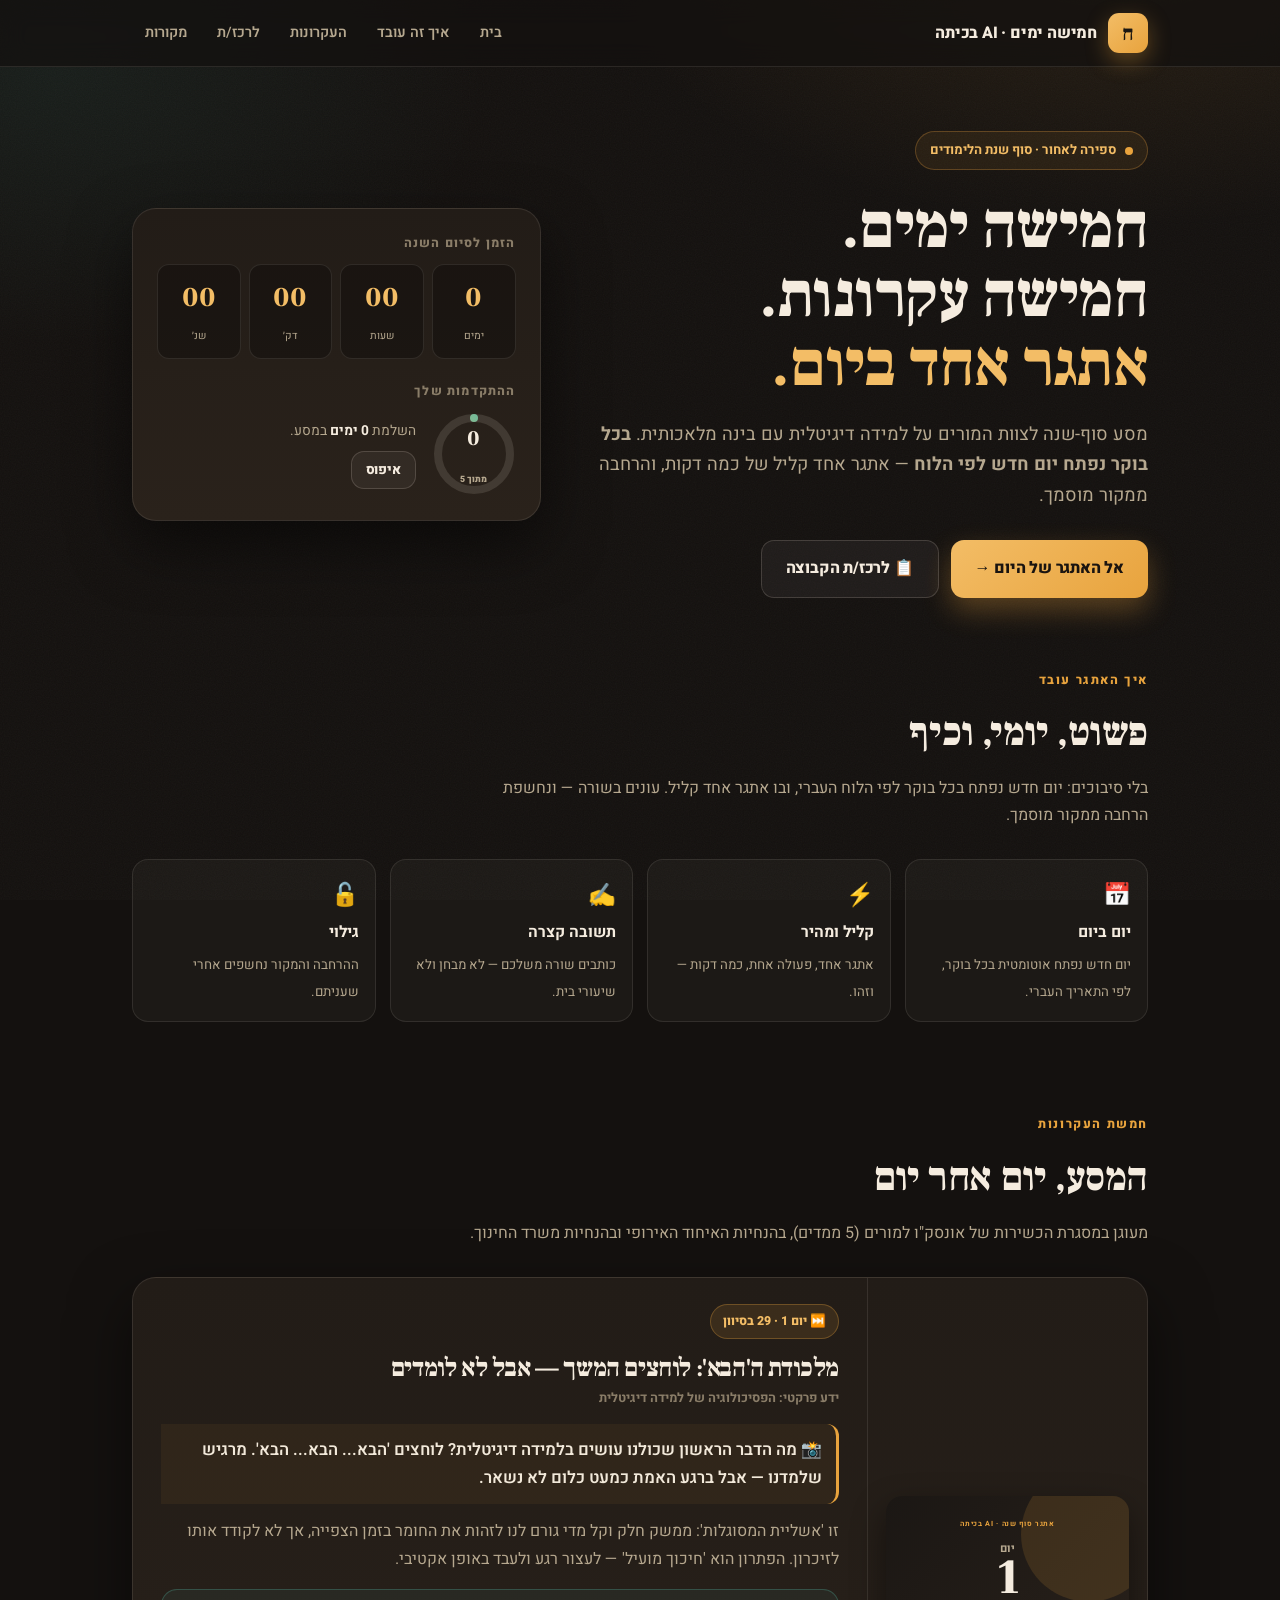
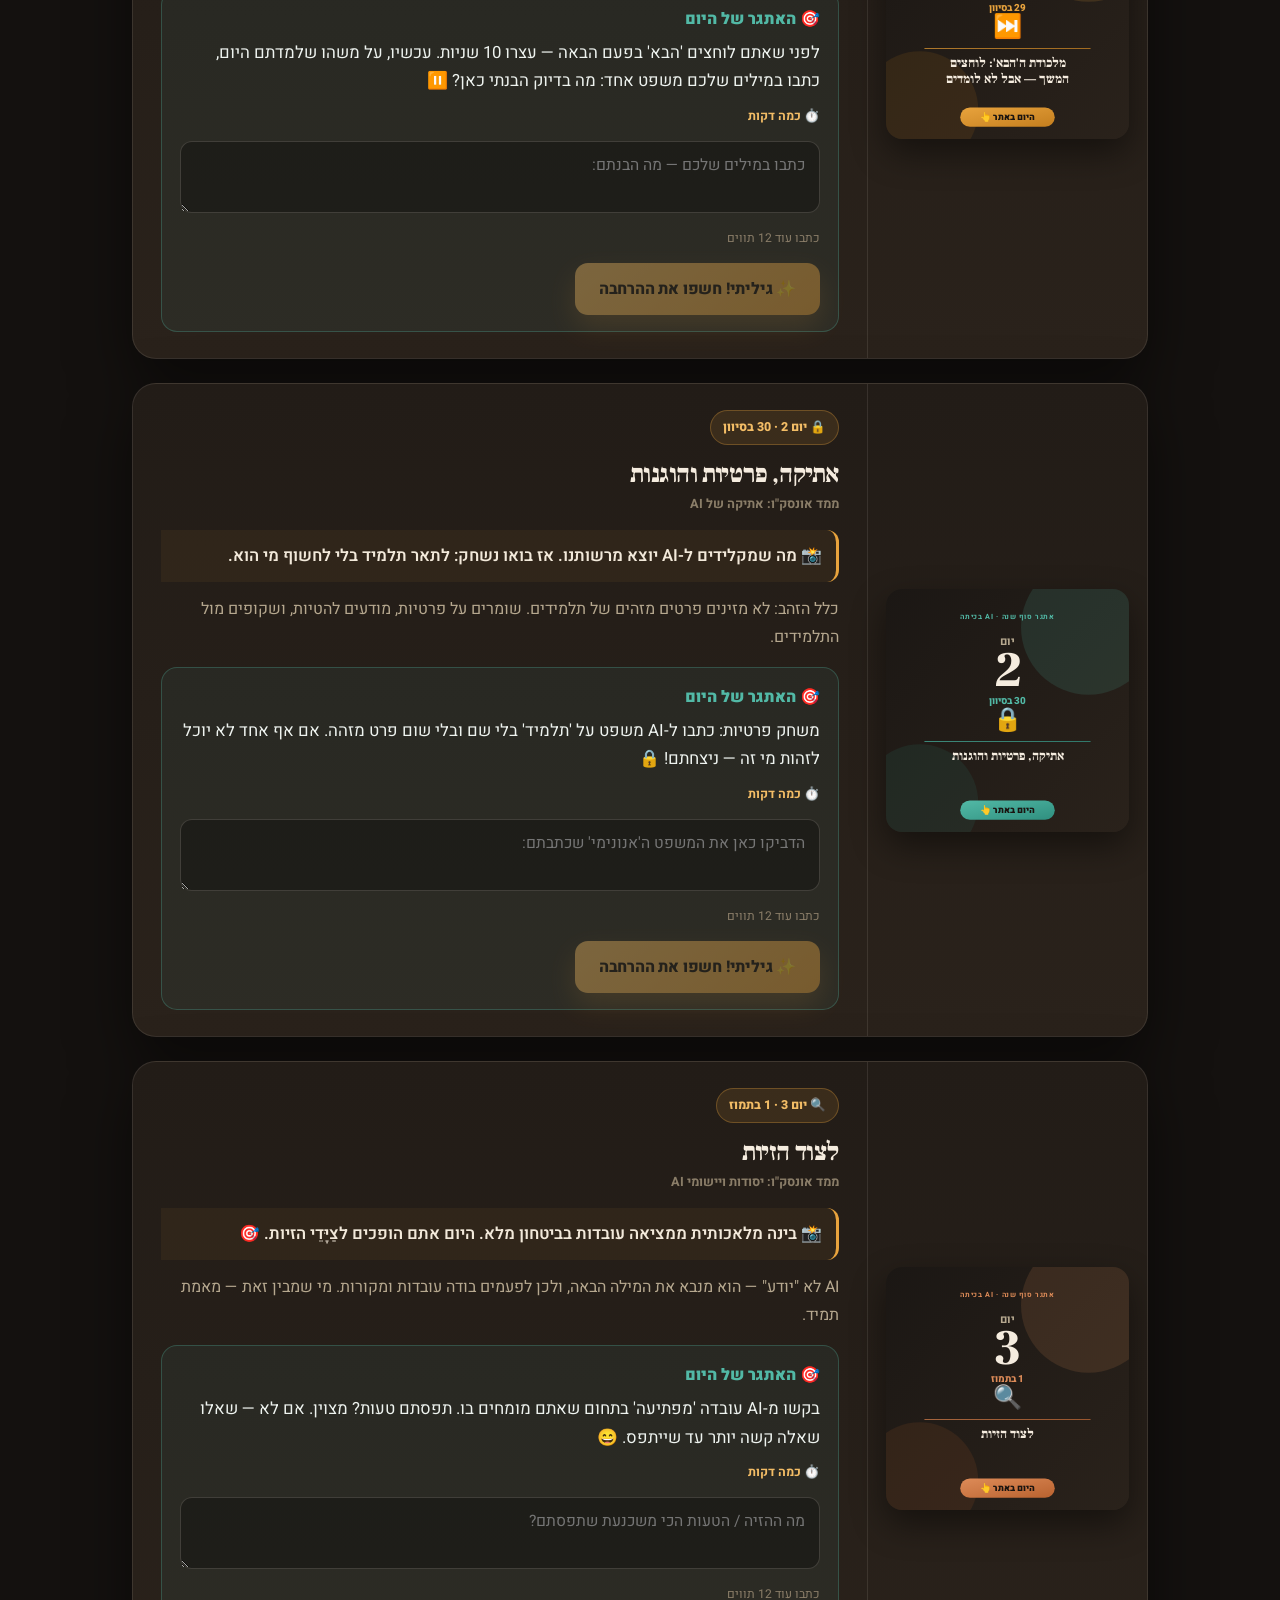
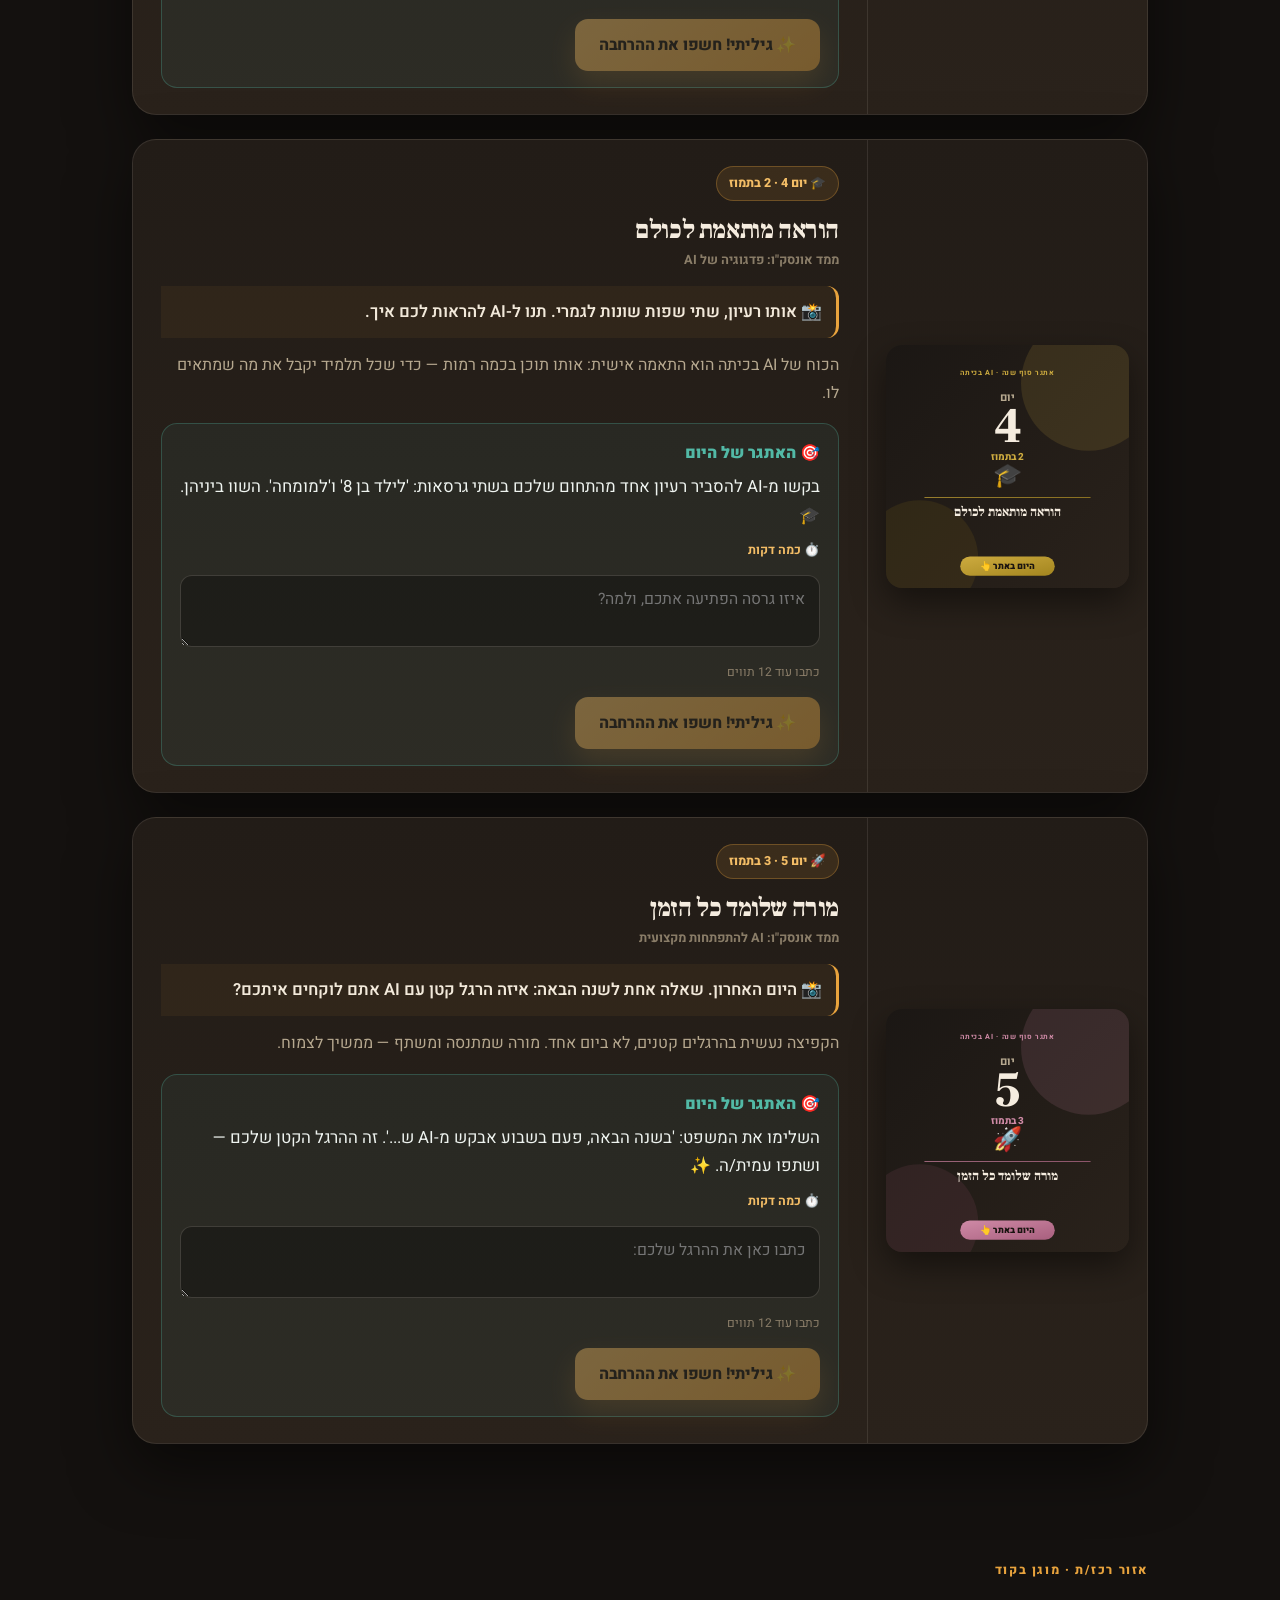
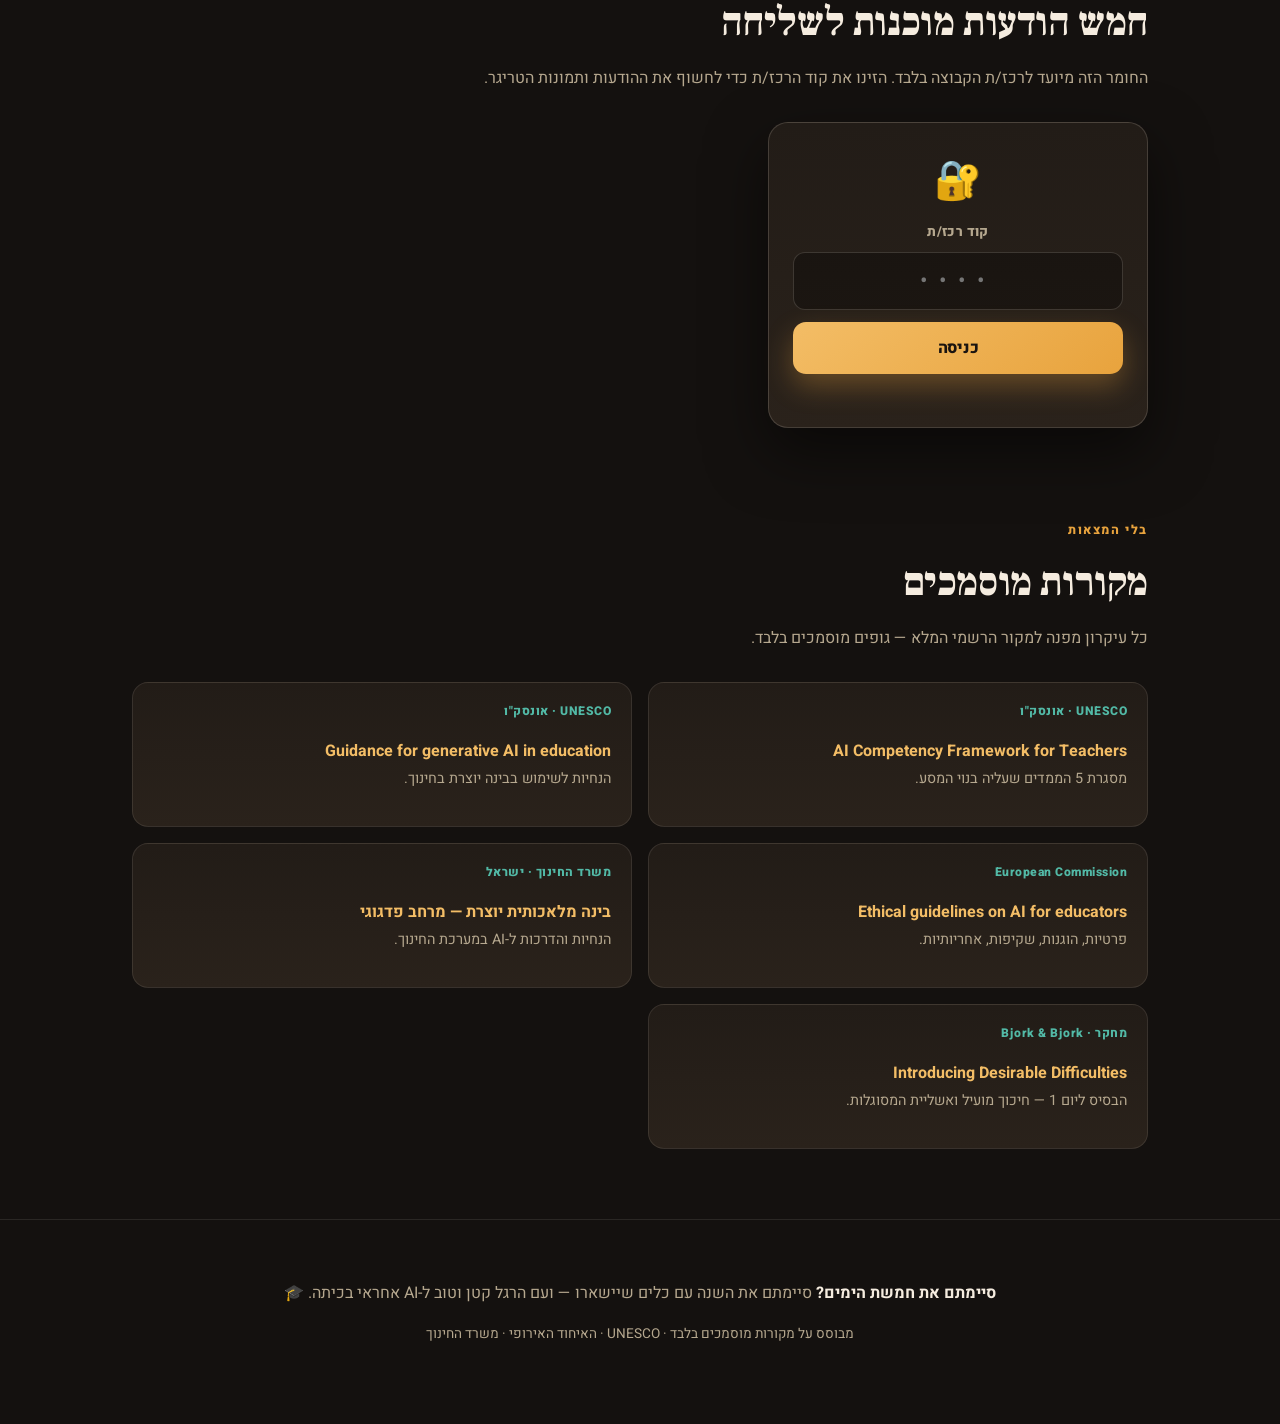
==== commit 71b13780: "Day 1: practical 'Next-trap' (passive next-clicking) and how to overcome it" ====
--- a/index.html
+++ b/index.html
@@ -290,7 +290,7 @@
       <div class="srccard"><div class="org">UNESCO · אונסק"ו</div><p><a href="https://www.unesco.org/en/articles/guidance-generative-ai-education-and-research" target="_blank" rel="noopener">Guidance for generative AI in education</a><br/><span style="color:var(--muted);font-size:.9rem">הנחיות לשימוש בבינה יוצרת בחינוך.</span></p></div>
       <div class="srccard"><div class="org">European Commission</div><p><a href="https://education.ec.europa.eu/focus-topics/digital-education/actions/plan/ethical-guidelines-for-educators-on-using-artificial-intelligence" target="_blank" rel="noopener">Ethical guidelines on AI for educators</a><br/><span style="color:var(--muted);font-size:.9rem">פרטיות, הוגנות, שקיפות, אחריותיות.</span></p></div>
       <div class="srccard"><div class="org">משרד החינוך · ישראל</div><p><a href="https://pop.education.gov.il/sherutey-tiksuv-bachinuch/creative-artificial-intelligence/" target="_blank" rel="noopener">בינה מלאכותית יוצרת — מרחב פדגוגי</a><br/><span style="color:var(--muted);font-size:.9rem">הנחיות והדרכות ל-AI במערכת החינוך.</span></p></div>
-      <div class="srccard"><div class="org">היסטוריה · ויקיפדיה</div><p><a href="https://en.wikipedia.org/wiki/ELIZA" target="_blank" rel="noopener">ELIZA — הצ'אטבוט הראשון (1966)</a><br/><span style="color:var(--muted);font-size:.9rem">הבסיס ליום 1 — אפקט אלייזה ויוזף וייצנבאום.</span></p></div>
+      <div class="srccard"><div class="org">מחקר · Bjork &amp; Bjork</div><p><a href="https://www.unh.edu/teaching-learning-resource-hub/sites/default/files/media/2023-06/itow-introducing-desirable-difficulties-into-practice-and-instruction-bjork-and-bjork.pdf" target="_blank" rel="noopener">Introducing Desirable Difficulties</a><br/><span style="color:var(--muted);font-size:.9rem">הבסיס ליום 1 — חיכוך מועיל ואשליית המסוגלות.</span></p></div>
     </div>
   </div>
 </section>
@@ -319,16 +319,16 @@
 
 /* ===== DATA — מעוגן במסגרת אונסק"ו (5 ממדים) ===== */
 const DAYS=[
- {idx:1,icon:"💬",c1:"#e8a33d",c2:"#c47e1e",
-  title:"1966: הצ'אטבוט הראשון בעולם",
-  dim:"ידע מעניין: ההיסטוריה והפסיכולוגיה של AI",
-  trigger:"הרבה לפני ChatGPT — ב-1966 — נולד הצ'אטבוט הראשון, ELIZA. הוא ידע רק להחזיר לך את המשפט שלך בתור שאלה. ובכל זאת, אנשים התאהבו בו.",
-  principle:"התופעה נקראת 'אפקט אלייזה': אנחנו נוטים לייחס הבנה ורגש למכונה שמדברת כמונו — גם כשאין מאחורי זה הבנה אמיתית. דווקא היום, עם AI משכנע פי אלף, זו אולי התובנה הכי חשובה למורה ולתלמיד.",
-  task:"בלי לבדוק כלום — רק מחשבה: היכן תלמידים (או אנחנו) עלולים לייחס ל-AI 'הבנה' שאין לו באמת? כתבו דוגמה אחת מהכיתה. 💭",
-  prompt:"הדוגמה / המחשבה שלכם:",
-  expandTitle:"הסיפור המלא של ELIZA",
-  expand:["ELIZA נוצרה ב-1966 על ידי החוקר יוזף וייצנבאום ב-MIT. היא חיקתה שיחה עם פסיכולוג — וברובה פשוט ניסחה מחדש את דברי המשתמש כשאלה.","למרות הפשטות, אנשים נקשרו אליה רגשית. מסופר שהמזכירה של וייצנבאום ביקשה ממנו לצאת מהחדר כדי לשוחח איתה ביחידות.","וייצנבאום נדהם, והפך לאחד המבקרים הבולטים של AI: הוא הזהיר מפני ייחוס הבנה אנושית למכונה.","השיעור למורה: ה-AI של היום משכנע הרבה יותר מ-ELIZA — ולכן 'אפקט אלייזה' חזק שבעתיים. שווה ללמד את התלמידים (ואת עצמנו) שמאחורי שפה רהוטה לא תמיד עומדת הבנה."],
-  src:{label:"ELIZA — הצ'אטבוט הראשון (ויקיפדיה)",url:"https://en.wikipedia.org/wiki/ELIZA"}},
+ {idx:1,icon:"⏭️",c1:"#e8a33d",c2:"#c47e1e",
+  title:"מלכודת ה'הבא': לוחצים המשך — אבל לא לומדים",
+  dim:"ידע פרקטי: הפסיכולוגיה של למידה דיגיטלית",
+  trigger:"מה הדבר הראשון שכולנו עושים בלמידה דיגיטלית? לוחצים 'הבא... הבא... הבא'. מרגיש שלמדנו — אבל ברגע האמת כמעט כלום לא נשאר.",
+  principle:"זו 'אשליית המסוגלות': ממשק חלק וקל מדי גורם לנו לזהות את החומר בזמן הצפייה, אך לא לקודד אותו לזיכרון. הפתרון הוא 'חיכוך מועיל' — לעצור רגע ולעבד באופן אקטיבי.",
+  task:"לפני שאתם לוחצים 'הבא' בפעם הבאה — עצרו 10 שניות. עכשיו, על משהו שלמדתם היום, כתבו במילים שלכם משפט אחד: מה בדיוק הבנתי כאן? ⏸️",
+  prompt:"כתבו במילים שלכם — מה הבנתם:",
+  expandTitle:"איך מתגברים על מלכודת ה'הבא'?",
+  expand:["המוח מבלבל בין 'מוכר' ל'ידוע'. כשהכול חלק וקל נוצרת 'אשליית מסוגלות' — אנחנו בטוחים שהבנו, אבל לא נצליח לשלוף את זה מאוחר יותר.","הפתרון: 'חיכוך מועיל' (desirable difficulties) — מכשול קטן ומכוון שמאלץ עיבוד אקטיבי, ומחזק את הקידוד לזיכרון לטווח ארוך.","שלוש טכניקות פרקטיות: (1) לפני 'הבא' — נסחו משפט סיכום במילים שלכם. (2) הסבירו את הרעיון בקול, כאילו אתם מלמדים מישהו. (3) בדקו את עצמכם בלי להציץ.","בעיצוב למידה לתלמידים: שלבו 'נקודות עצירה' — שאלה, משימה קצרה או רפלקציה — במקום מעבר אוטומטי. (האתר הזה עצמו בנוי בדיוק כך 😉)"],
+  src:{label:"Bjork & Bjork — חיכוך מועיל בלמידה",url:"https://www.unh.edu/teaching-learning-resource-hub/sites/default/files/media/2023-06/itow-introducing-desirable-difficulties-into-practice-and-instruction-bjork-and-bjork.pdf"}},
 
  {idx:2,icon:"🔒",c1:"#52b9a6",c2:"#2f8f7f",
   title:"אתיקה, פרטיות והוגנות",
@@ -514,7 +514,7 @@
 
 /* ===== COORDINATOR MESSAGES ===== */
 const MSG=[
- `🚀 *מתחילים!* אתגר סוף שנה לצוות — 5 ימים של ידע מעניין על AI בכיתה.\n\n💬 *יום 1: הצ'אטבוט הראשון בעולם (1966).*\nהרבה לפני ChatGPT, אנשים כבר התאהבו בצ'אטבוט פרימיטיבי בשם ELIZA. הסיפור — ומה הוא מלמד אותנו היום — באתר.\n\n📅 יום חדש נפתח באתר בכל בוקר. כמה דקות בלבד 👇`,
+ `🚀 *מתחילים!* אתגר סוף שנה לצוות — 5 ימים על למידה דיגיטלית חכמה.\n\n⏭️ *יום 1: מלכודת ה'הבא'.*\nמה הדבר הראשון שאנחנו עושים בלמידה דיגיטלית? לוחצים 'הבא, הבא' — ולא לומדים. איך מתגברים על זה? באתר.\n\n📅 יום חדש נפתח באתר בכל בוקר. כמה דקות בלבד 👇`,
  `🔒 *יום 2: אתיקה ופרטיות.*\nמה קורה למידע על התלמידים כשמקלידים אותו ל-AI?\n\nמשחק היום: לכתוב משפט על 'תלמיד' בלי שאף אחד יזהה מי זה.\n\n👈 האתגר מחכה באתר.`,
  `🔍 *יום 3: צַיָּדֵי הזיות!*\nה-AI ממציא עובדות בביטחון מלא. היום אתם תופסים אותו.\n\nבקשו עובדה מפתיעה בתחום שלכם — וראו אם תתפסו טעות. 😄\n\n👈 האתגר באתר.`,
  `🎓 *יום 4: הוראה מותאמת.*\nאותו רעיון בשתי שפות: 'לילד בן 8' ו'למומחה'.\n\nתנו ל-AI להראות לכם איך עושים הבדלה בדקות.\n\n👈 האתגר באתר.`,
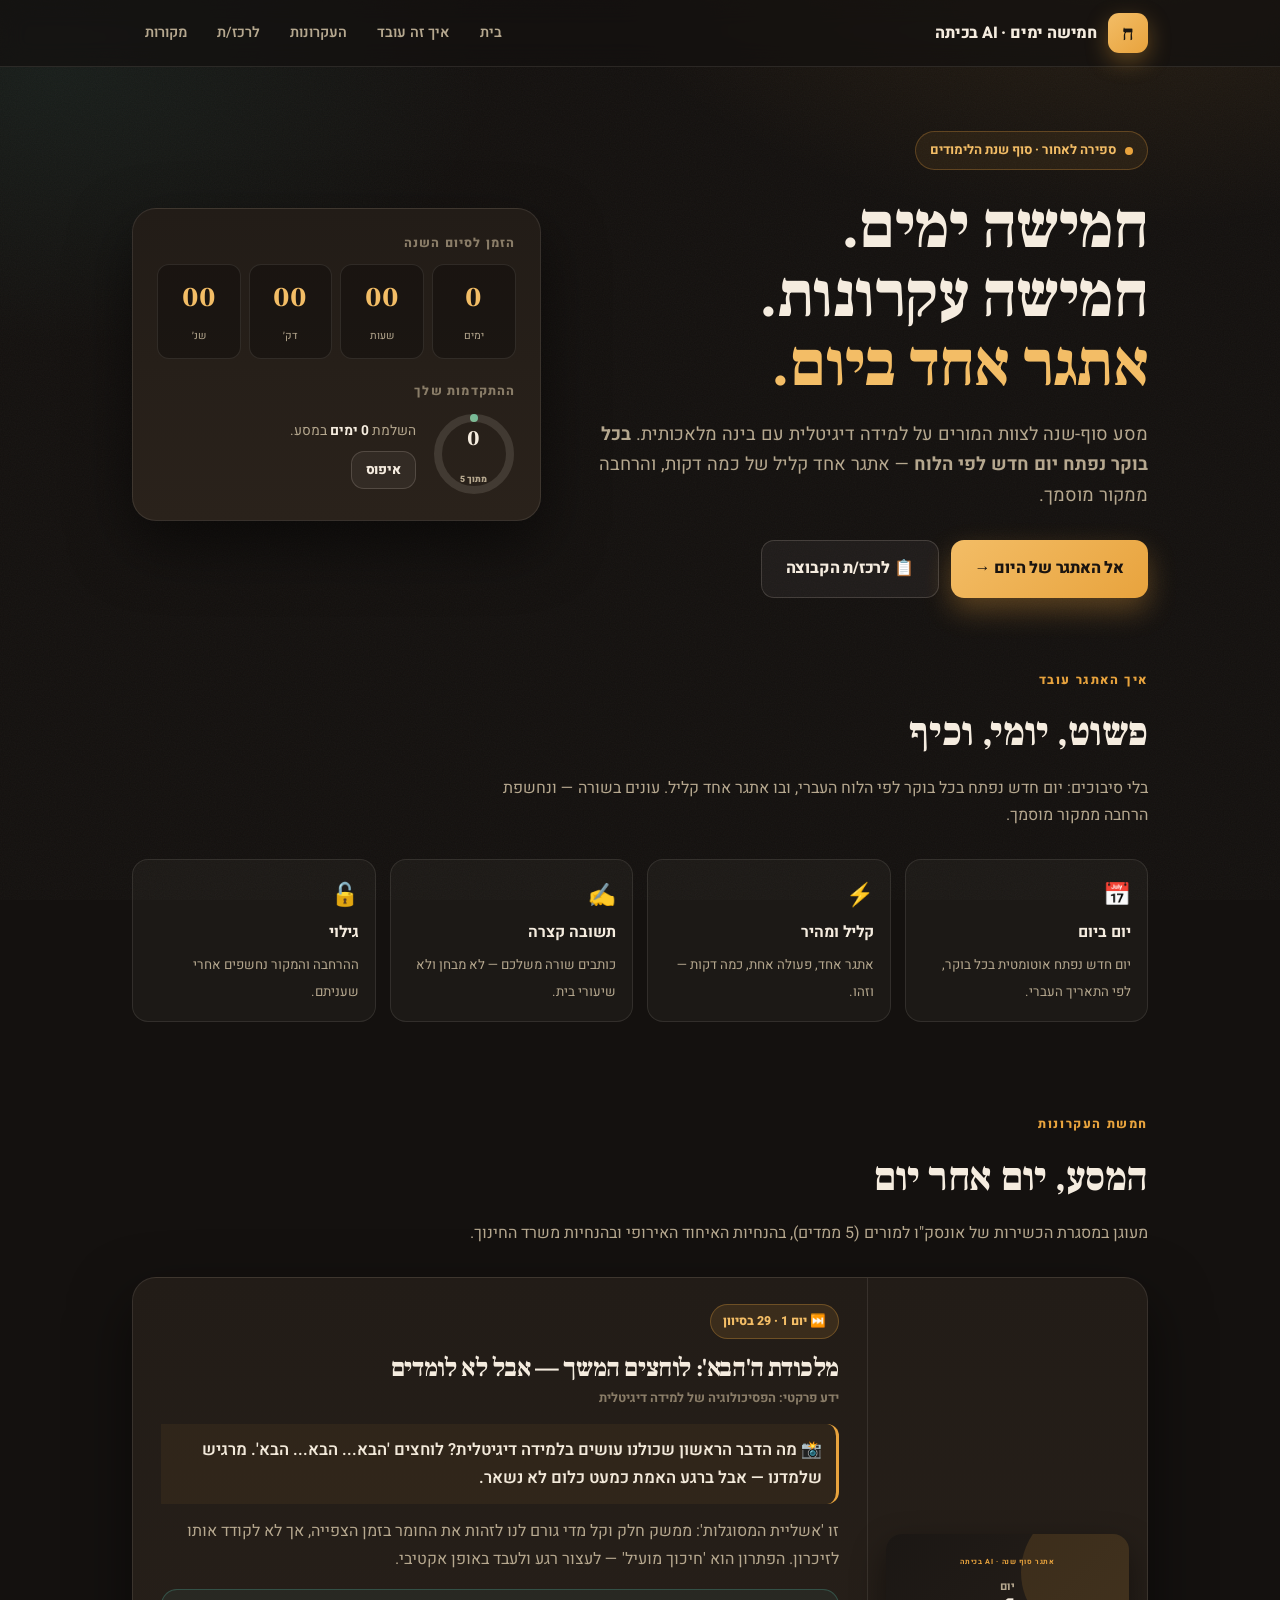
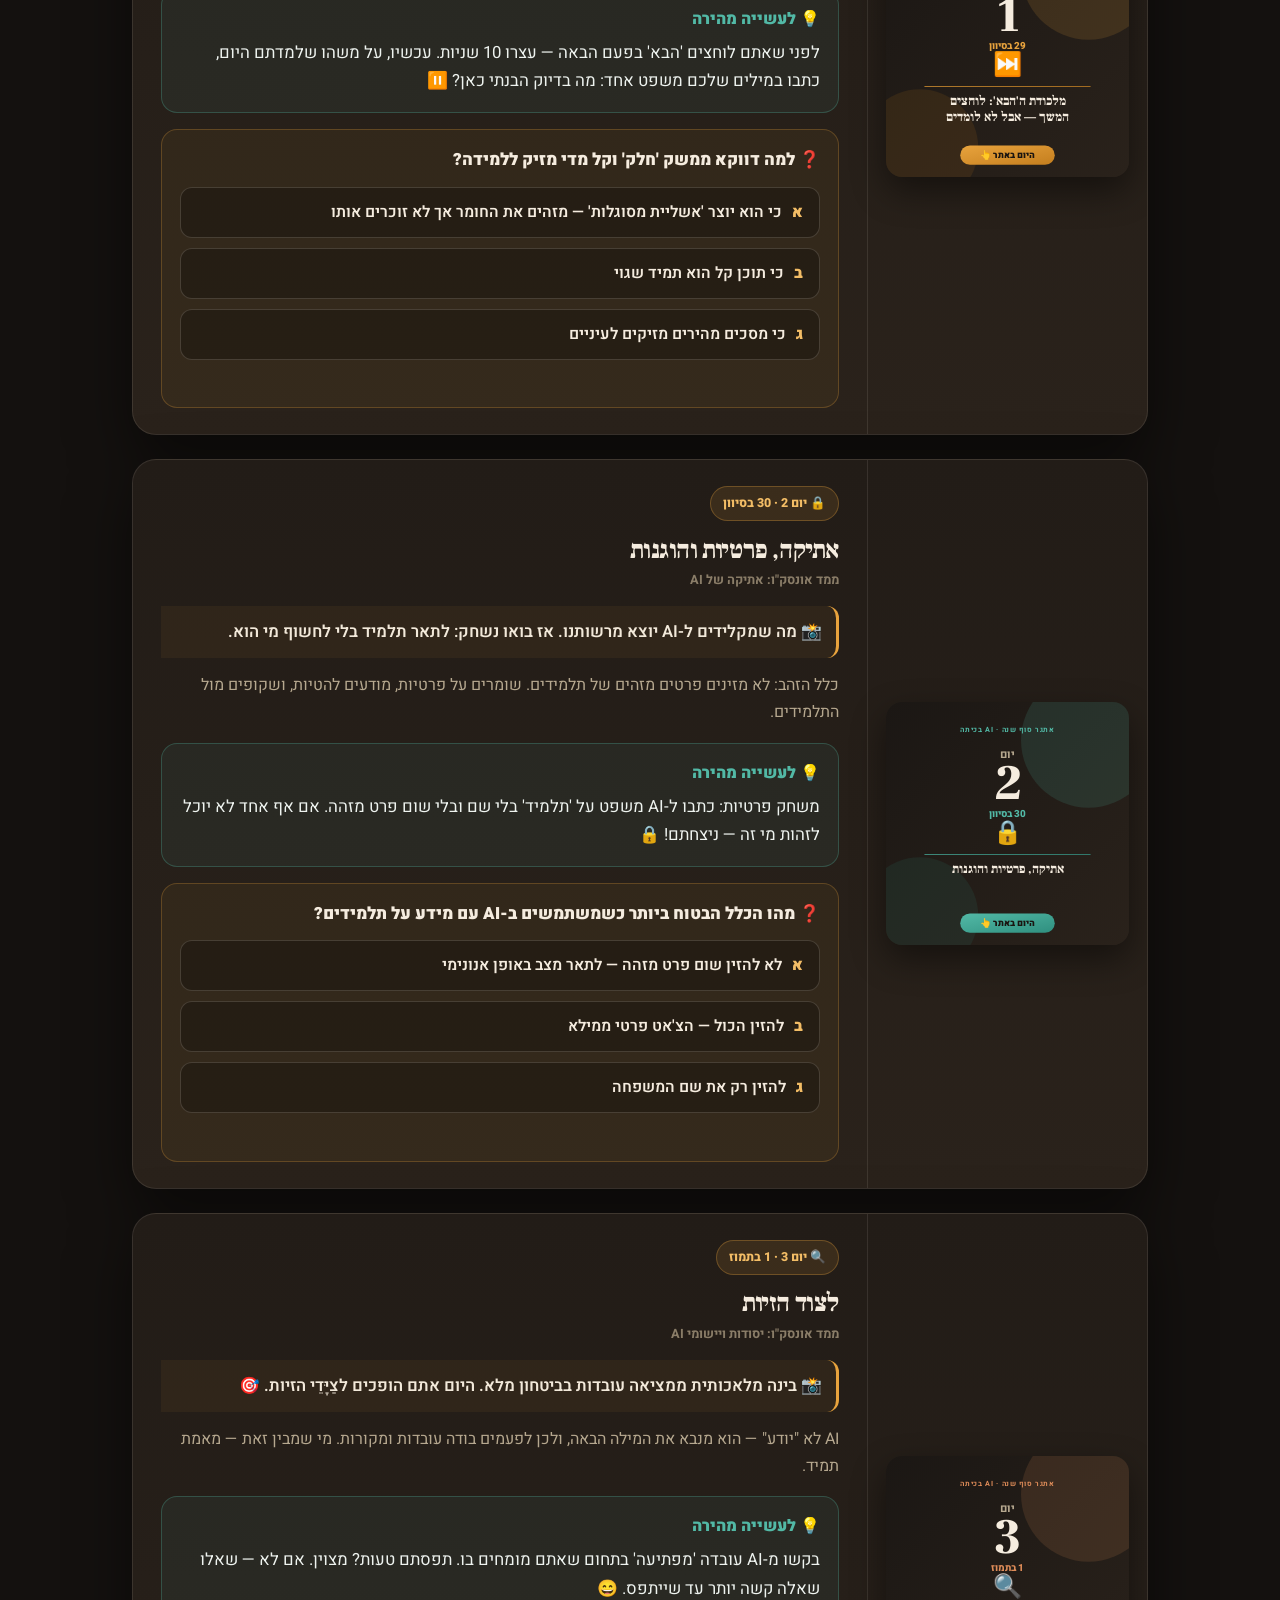
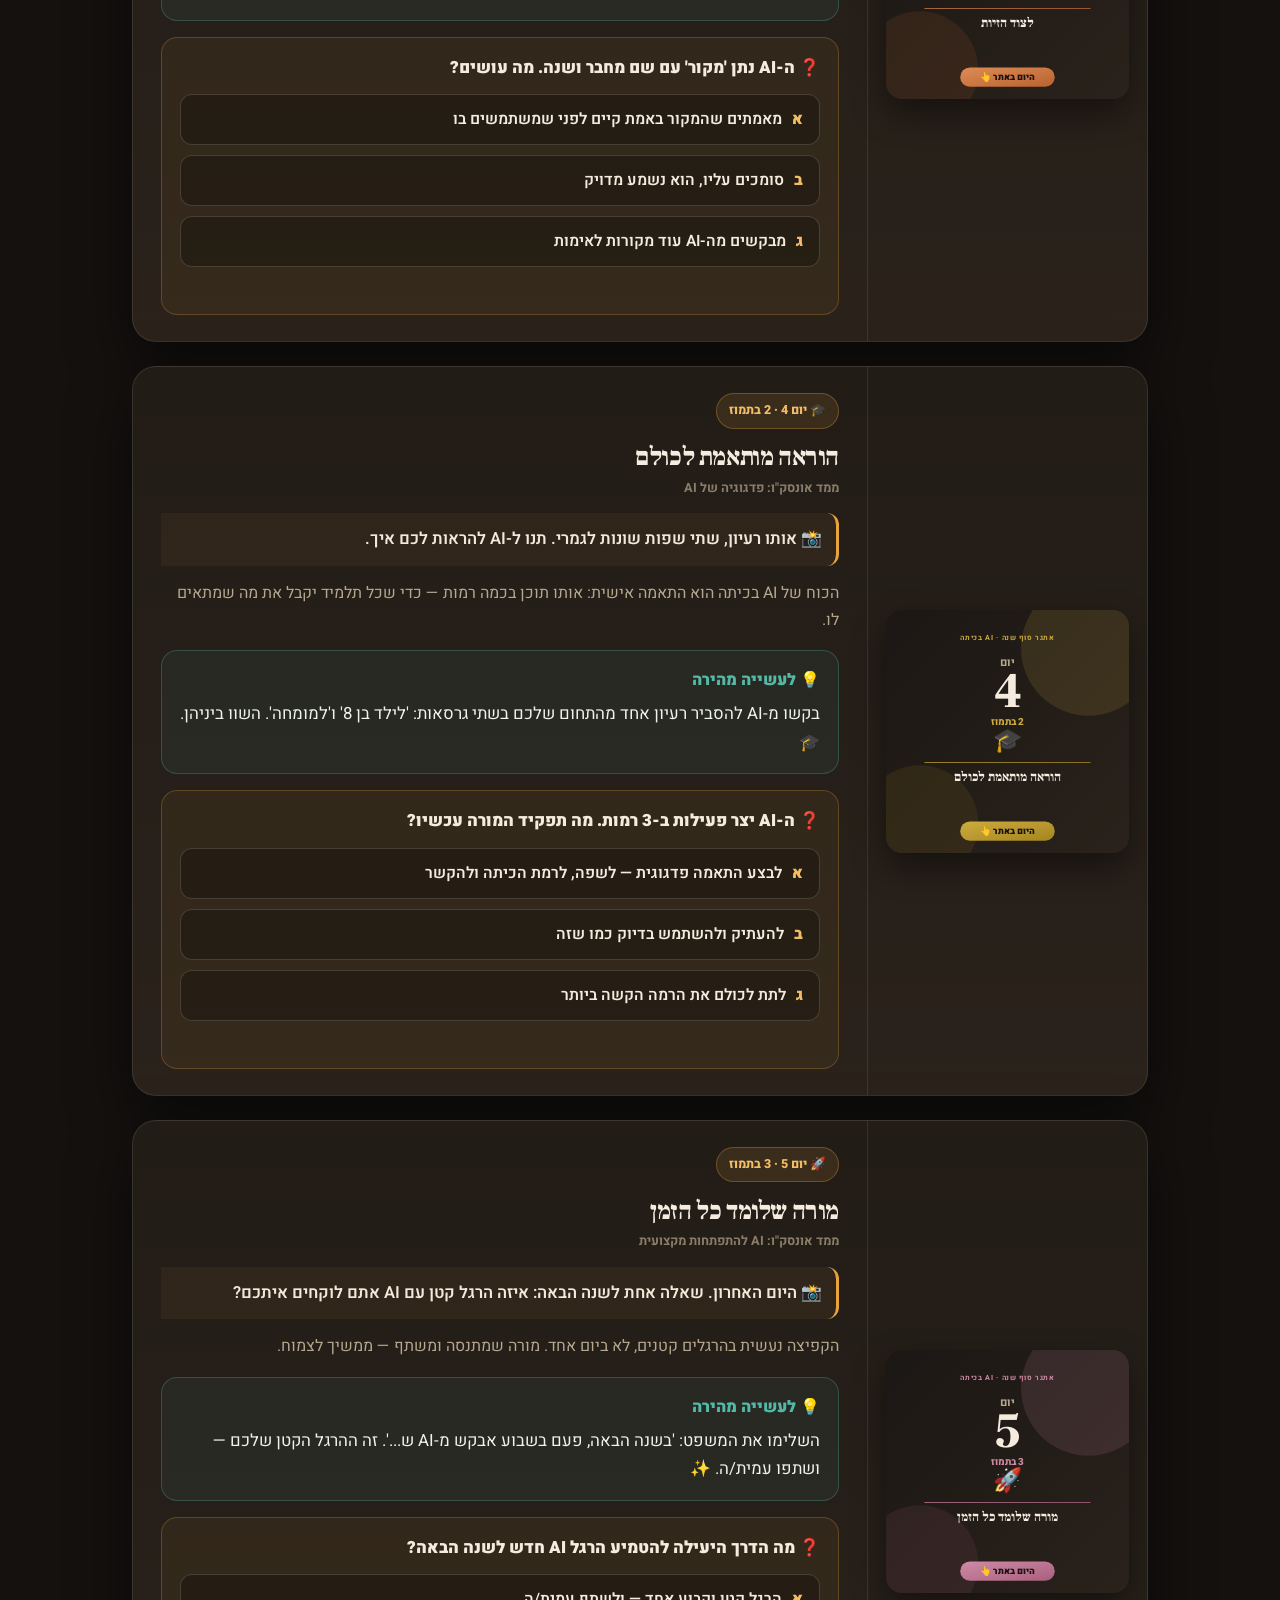
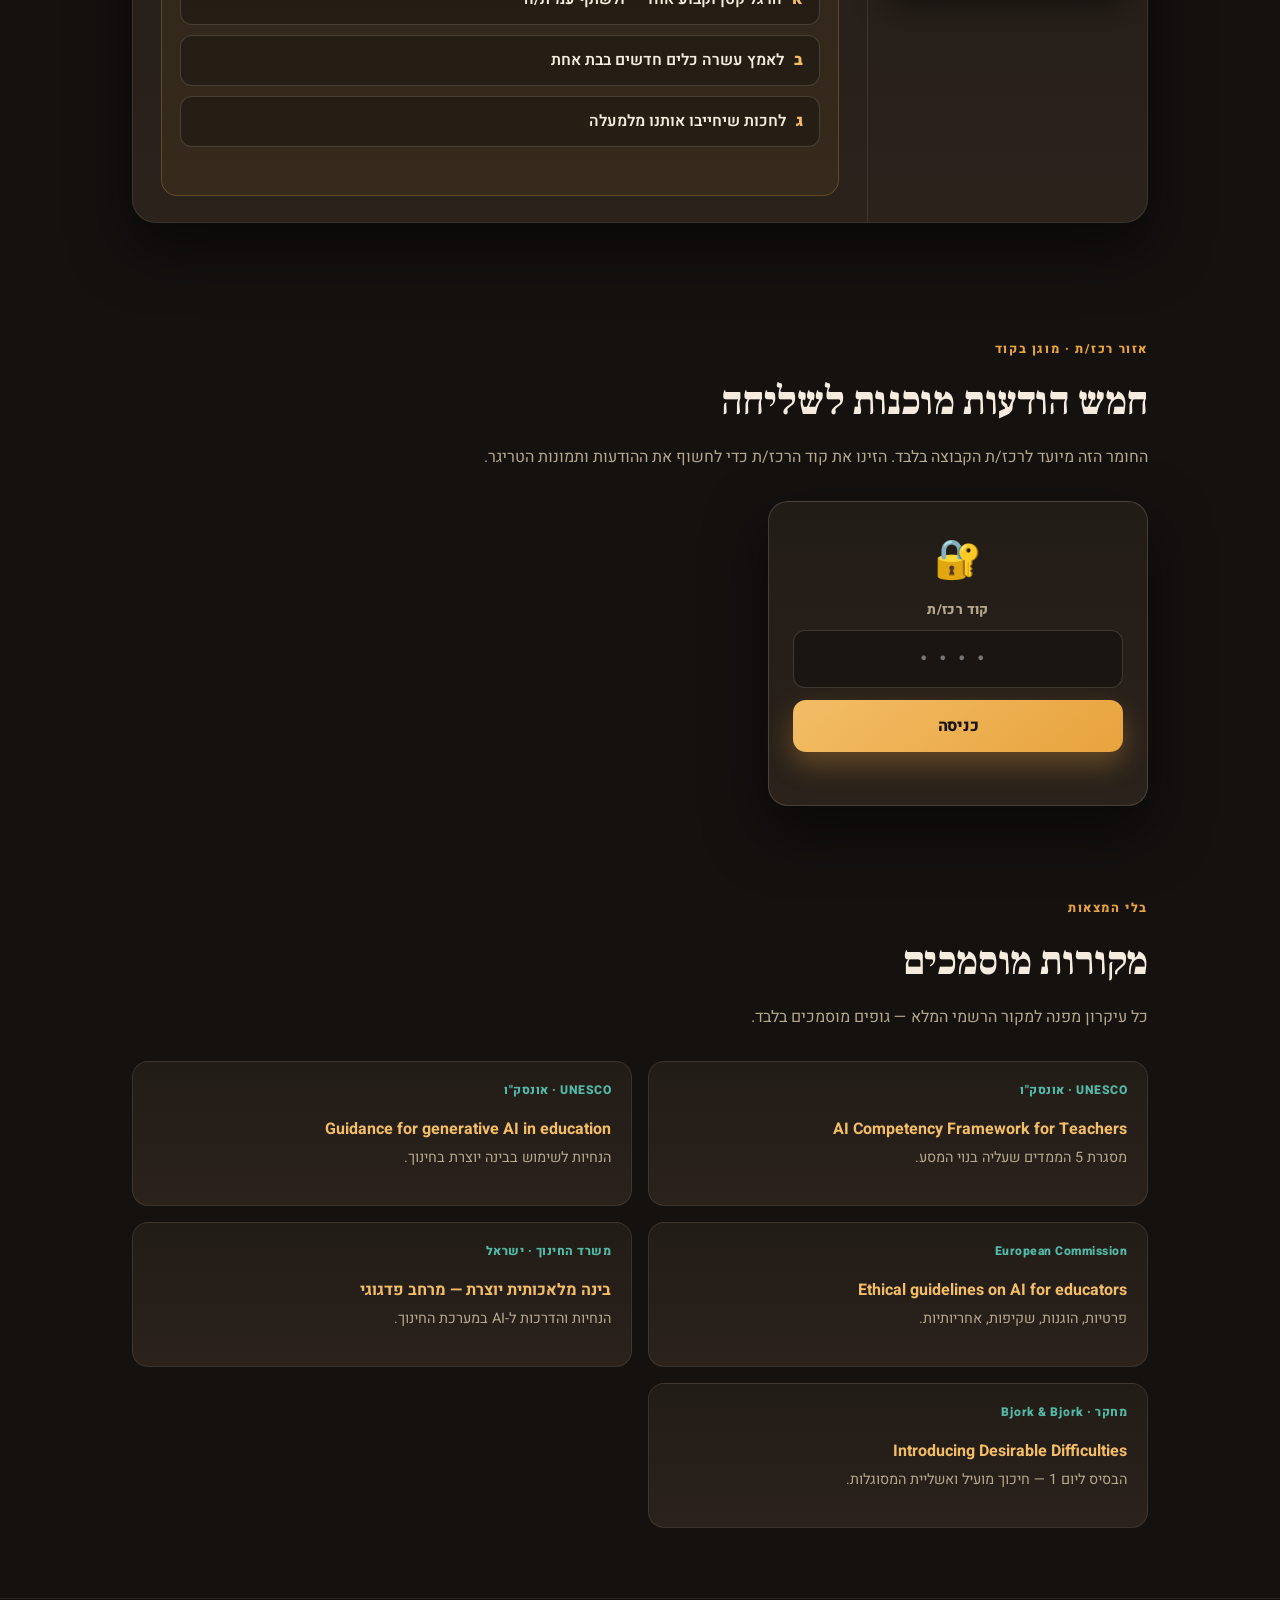
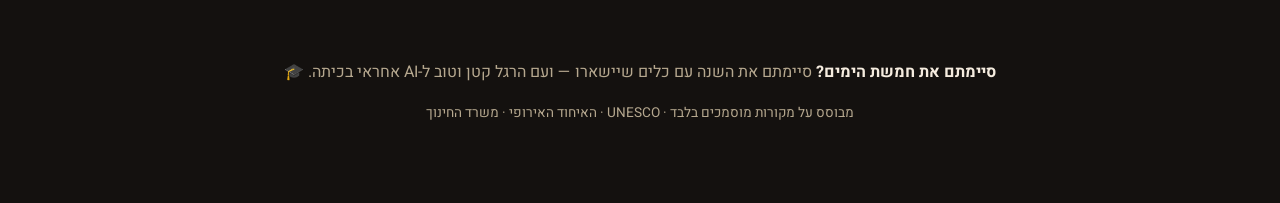
==== commit aaf7912e: "Interactive multiple-choice quiz per day with instant feedback" ====
--- a/index.html
+++ b/index.html
@@ -119,6 +119,20 @@
   .charhint{font-size:.76rem;color:var(--faint);margin-top:6px}
   .charhint.ok{color:var(--ok)}
   .commitrow{margin-top:14px;display:flex;gap:10px;flex-wrap:wrap;align-items:center}
+  .quiz{margin-top:16px;background:rgba(232,163,61,.06);border:1px solid rgba(232,163,61,.26);border-radius:16px;padding:16px 18px}
+  .quiz .qq{font-weight:900;margin-bottom:12px;color:#f5ecdf;font-size:1.05rem}
+  .opts{display:flex;flex-direction:column;gap:10px}
+  .opt{appearance:none;cursor:pointer;text-align:right;font-family:inherit;font-size:.98rem;font-weight:600;color:var(--ink);
+    background:rgba(0,0,0,.26);border:1px solid var(--line2);border-radius:12px;padding:13px 16px;transition:.15s;display:flex;gap:10px;align-items:flex-start}
+  .opt:hover:not(:disabled){border-color:var(--amber);background:rgba(232,163,61,.1);transform:translateX(-2px)}
+  .opt:disabled{cursor:default}
+  .opt.right{border-color:var(--ok);background:rgba(82,185,166,.16);color:#cbf3e8}
+  .opt.wrong{border-color:var(--rose);background:rgba(207,138,166,.14)}
+  .opt::before{content:attr(data-letter);font-weight:900;color:var(--amber2);flex:none}
+  .opt.right::before{color:var(--ok)}
+  .qfb{margin-top:13px;font-weight:700;font-size:.95rem;min-height:1.2em;line-height:1.5}
+  .qfb.ok{color:var(--ok)}
+  .qfb.no{color:var(--rose)}
 
   .reveal{display:none;margin-top:16px}
   .day.done .reveal{display:block}
@@ -328,6 +342,10 @@
   prompt:"כתבו במילים שלכם — מה הבנתם:",
   expandTitle:"איך מתגברים על מלכודת ה'הבא'?",
   expand:["המוח מבלבל בין 'מוכר' ל'ידוע'. כשהכול חלק וקל נוצרת 'אשליית מסוגלות' — אנחנו בטוחים שהבנו, אבל לא נצליח לשלוף את זה מאוחר יותר.","הפתרון: 'חיכוך מועיל' (desirable difficulties) — מכשול קטן ומכוון שמאלץ עיבוד אקטיבי, ומחזק את הקידוד לזיכרון לטווח ארוך.","שלוש טכניקות פרקטיות: (1) לפני 'הבא' — נסחו משפט סיכום במילים שלכם. (2) הסבירו את הרעיון בקול, כאילו אתם מלמדים מישהו. (3) בדקו את עצמכם בלי להציץ.","בעיצוב למידה לתלמידים: שלבו 'נקודות עצירה' — שאלה, משימה קצרה או רפלקציה — במקום מעבר אוטומטי. (האתר הזה עצמו בנוי בדיוק כך 😉)"],
+  quiz:{q:"למה דווקא ממשק 'חלק' וקל מדי מזיק ללמידה?",opts:[
+    {t:"כי הוא יוצר 'אשליית מסוגלות' — מזהים את החומר אך לא זוכרים אותו",ok:true,fb:"בדיוק! המוח מבלבל בין 'מוכר' ל'ידוע'. חיכוך קטן ומכוון מאלץ עיבוד ומחזק זיכרון."},
+    {t:"כי תוכן קל הוא תמיד שגוי",ok:false,fb:"לא — קושי אינו ערובה לדיוק. הבעיה היא היעדר עיבוד אקטיבי."},
+    {t:"כי מסכים מהירים מזיקים לעיניים",ok:false,fb:"לא קשור — הבעיה כאן קוגניטיבית, לא פיזית."}]},
   src:{label:"Bjork & Bjork — חיכוך מועיל בלמידה",url:"https://www.unh.edu/teaching-learning-resource-hub/sites/default/files/media/2023-06/itow-introducing-desirable-difficulties-into-practice-and-instruction-bjork-and-bjork.pdf"}},
 
  {idx:2,icon:"🔒",c1:"#52b9a6",c2:"#2f8f7f",
@@ -339,6 +357,10 @@
   prompt:"הדביקו כאן את המשפט ה'אנונימי' שכתבתם:",
   expandTitle:"למה זה קריטי?",
   expand:["ההנחיות האתיות של האיחוד האירופי נשענות על: סוכנות אנושית, שקיפות, הוגנות, פרטיות ואחריותיות.","רוב כלי ה-AI הציבוריים אינם מאושרים לעיבוד מידע אישי של קטינים — לכן מתארים מצב אנונימי.","ומודלים יכולים לשכפל הטיות — תפקידנו לבחון את הפלט בעין ביקורתית."],
+  quiz:{q:"מהו הכלל הבטוח ביותר כשמשתמשים ב-AI עם מידע על תלמידים?",opts:[
+    {t:"לא להזין שום פרט מזהה — לתאר מצב באופן אנונימי",ok:true,fb:"נכון! אנונימיזציה שומרת על פרטיות התלמיד, והתשובה לרוב טובה בדיוק כמו קודם."},
+    {t:"להזין הכול — הצ'אט פרטי ממילא",ok:false,fb:"מסוכן: מה שמוזן יוצא מרשותנו, ורוב הכלים אינם מאושרים למידע על קטינים."},
+    {t:"להזין רק את שם המשפחה",ok:false,fb:"עדיין פרט מזהה. הימנעו מכל פרט שמאפשר זיהוי."}]},
   src:{label:"הנחיות אתיות · האיחוד האירופי",url:"https://education.ec.europa.eu/focus-topics/digital-education/actions/plan/ethical-guidelines-for-educators-on-using-artificial-intelligence"}},
 
  {idx:3,icon:"🔍",c1:"#dd8b58",c2:"#b9622f",
@@ -350,6 +372,10 @@
   prompt:"מה ההזיה / הטעות הכי משכנעת שתפסתם?",
   expandTitle:"מהי \"הזיה\" ולמה היא קורית?",
   expand:["הנחיות אונסק\"ו לבינה יוצרת מדגישות: הכלים מייצרים תוכן סטטיסטית-סביר, לא מאומת — ולכן עלול להיות שגוי או בדוי.","המצאת מקורות (ציטוטים שלא קיימים) מסוכנת בחינוך כי היא נראית אמינה.","המסקנה: ה-AI נקודת פתיחה מצוינת ונקודת סיום גרועה. תמיד מצליבים מול מקור מוסמך."],
+  quiz:{q:"ה-AI נתן 'מקור' עם שם מחבר ושנה. מה עושים?",opts:[
+    {t:"מאמתים שהמקור באמת קיים לפני שמשתמשים בו",ok:true,fb:"מצוין! AI מנבא טקסט סביר, לא אמת מאומתת — תמיד מצליבים מול מקור חיצוני."},
+    {t:"סומכים עליו, הוא נשמע מדויק",ok:false,fb:"דווקא הביטחון מטעה: AI בודה מקורות שנראים אמינים לגמרי."},
+    {t:"מבקשים מה-AI עוד מקורות לאימות",ok:false,fb:"מקור נוסף מאותו AI אינו אימות. מצליבים מול מקור חיצוני מוסמך."}]},
   src:{label:"הנחיות אונסק\"ו לבינה יוצרת",url:"https://www.unesco.org/en/articles/guidance-generative-ai-education-and-research"}},
 
  {idx:4,icon:"🎓",c1:"#cdab3f",c2:"#a3851f",
@@ -361,6 +387,10 @@
   prompt:"איזו גרסה הפתיעה אתכם, ולמה?",
   expandTitle:"שילוב פדגוגי נכון",
   expand:["ממד הפדגוגיה עוסק בשילוב AI לאורך כל ההוראה — מתכנון ועד הערכה.","הבדלה (Differentiation) היא שימוש בעל ערך גבוה: AI מקצר דרמטית את הזמן ליצירת חומרים בכמה רמות.","ה-AI מייצר טיוטה, המורה מבצע התאמה פדגוגית — זה הסוד. כך מקדמים הכלה ושוויון הזדמנויות."],
+  quiz:{q:"ה-AI יצר פעילות ב-3 רמות. מה תפקיד המורה עכשיו?",opts:[
+    {t:"לבצע התאמה פדגוגית — לשפה, לרמת הכיתה ולהקשר",ok:true,fb:"בדיוק! ה-AI נותן טיוטה, וההתאמה לכיתה הספציפית היא הערך המוסף שלכם."},
+    {t:"להעתיק ולהשתמש בדיוק כמו שזה",ok:false,fb:"חבל — בלי התאמה לכיתה מאבדים את עיקר הערך הפדגוגי."},
+    {t:"לתת לכולם את הרמה הקשה ביותר",ok:false,fb:"זה ההפך מהבדלה — המטרה היא להתאים לכל תלמיד."}]},
   src:{label:"מסגרת אונסק\"ו · ממד הפדגוגיה",url:"https://www.unesco.org/en/articles/ai-competency-framework-teachers"}},
 
  {idx:5,icon:"🚀",c1:"#cf8aa6",c2:"#a85f7e",
@@ -372,6 +402,10 @@
   prompt:"כתבו כאן את ההרגל שלכם:",
   expandTitle:"ללמוד עם AI, לא רק עליו",
   expand:["הממד החמישי עוסק בשימוש ב-AI לצמיחה המקצועית של המורה עצמו.","התפתחות מקצועית היא רצף: לרכוש, להעמיק, ליצור — מתחילים קטן.","שיתוף עם עמיתים מכפיל את האפקט. משרד החינוך מציע קורסים והדרכות — נקודת המשך מצוינת."],
+  quiz:{q:"מה הדרך היעילה להטמיע הרגל AI חדש לשנה הבאה?",opts:[
+    {t:"הרגל קטן וקבוע אחד — ולשתף עמית/ה",ok:true,fb:"נכון! התמדה קטנה ועקבית, עם שיתוף עמיתים, מנצחת כל 'מהפכה' חד-פעמית."},
+    {t:"לאמץ עשרה כלים חדשים בבת אחת",ok:false,fb:"עומס גדול מדי נוטה להישכח. מתחילים קטן ובונים בהדרגה."},
+    {t:"לחכות שיחייבו אותנו מלמעלה",ok:false,fb:"הצמיחה המקצועית מתחילה ביוזמה אישית קטנה."}]},
   src:{label:"בינה מלאכותית · משרד החינוך",url:"https://pop.education.gov.il/sherutey-tiksuv-bachinuch/creative-artificial-intelligence/"}}
 ];
 const MINCHARS=12;
@@ -449,15 +483,16 @@
       <p class="principle">${d.principle}</p>
 
       <div class="task">
-        <div class="ttl">🎯 האתגר של היום</div>
+        <div class="ttl">💡 לעשייה מהירה</div>
         <p>${d.task}</p>
-        <div class="timepill">⏱️ כמה דקות</div>
-        <textarea data-refl="${d.idx}" ${done?'readonly':''} placeholder="${esc(d.prompt)}">${esc(refl)}</textarea>
-        <div class="charhint ${refl.length>=MINCHARS?'ok':''}" data-hint="${d.idx}">${refl.length>=MINCHARS?'✓ אפשר לגלות':('כתבו עוד '+Math.max(0,MINCHARS-refl.length)+' תווים')}</div>
-        <div class="commitrow">
-          ${done?`<span style="color:var(--ok);font-weight:800">✓ הושלם 🎉</span>`
-                :`<button class="btn primary" data-commit="${d.idx}" disabled>✨ גיליתי! חשפו את ההרחבה</button>`}
+      </div>
+
+      <div class="quiz" data-quiz="${d.idx}">
+        <div class="qq">❓ ${d.quiz.q}</div>
+        <div class="opts">
+          ${d.quiz.opts.map((o,oi)=>`<button class="opt${done&&o.ok?' right':''}" data-oi="${oi}" data-ok="${o.ok?1:0}" data-letter="${'אבגד'[oi]}" ${done?'disabled':''}>${o.t}</button>`).join('')}
         </div>
+        <div class="qfb ${done?'ok':''}" data-fb="${d.idx}">${done?('✓ '+d.quiz.opts.find(x=>x.ok).fb):''}</div>
       </div>
 
       <div class="reveal">
@@ -469,24 +504,28 @@
  });
  wireDays();updateProgress();
 }
-function canCommit(idx){return (state['refl_'+idx]||'').trim().length>=MINCHARS;}
-function refreshCommit(idx){const b=daysEl.querySelector(`[data-commit="${idx}"]`);if(b)b.disabled=!canCommit(idx);}
 function wireDays(){
- daysEl.querySelectorAll('textarea[data-refl]').forEach(t=>{
-  t.addEventListener('input',()=>{
-   const idx=t.getAttribute('data-refl');state['refl_'+idx]=t.value;save();
-   const h=daysEl.querySelector(`[data-hint="${idx}"]`);
-   if(h){const ok=t.value.trim().length>=MINCHARS;h.classList.toggle('ok',ok);h.textContent=ok?'✓ אפשר לגלות':('כתבו עוד '+Math.max(0,MINCHARS-t.value.trim().length)+' תווים');}
-   refreshCommit(idx);
+ daysEl.querySelectorAll('.quiz').forEach(q=>{
+  const idx=q.getAttribute('data-quiz');
+  q.querySelectorAll('.opt').forEach(b=>{
+   b.addEventListener('click',()=>{
+    if(isDone(idx))return;
+    const ok=b.getAttribute('data-ok')==='1';
+    const oi=+b.getAttribute('data-oi');
+    const opt=DAYS.find(d=>d.idx==idx).quiz.opts[oi];
+    const fb=q.querySelector('.qfb');
+    q.querySelectorAll('.opt').forEach(x=>x.classList.remove('wrong'));
+    if(ok){
+     b.classList.add('right');fb.className='qfb ok';fb.textContent='✓ '+opt.fb;
+     q.querySelectorAll('.opt').forEach(x=>x.disabled=true);
+     state['done_'+idx]=true;save();
+     document.getElementById('day'+idx).classList.add('done');
+     burst();toast('תשובה נכונה! 🎉');updateProgress();
+    }else{
+     b.classList.add('wrong');fb.className='qfb no';fb.textContent='✗ '+opt.fb+' נסו שוב 🙂';
+    }
+   });
   });
- });
- daysEl.querySelectorAll('[data-commit]').forEach(b=>{
-  b.addEventListener('click',()=>{
-   const idx=b.getAttribute('data-commit');if(!canCommit(idx))return;
-   state['done_'+idx]=true;save();burst();toast('אתגר הושלם! 🎉');renderDays();
-   setTimeout(()=>{const t=document.getElementById('day'+idx);t&&t.scrollIntoView({behavior:'smooth',block:'center'});},120);
-  });
-  refreshCommit(b.getAttribute('data-commit'));
  });
 }
 
